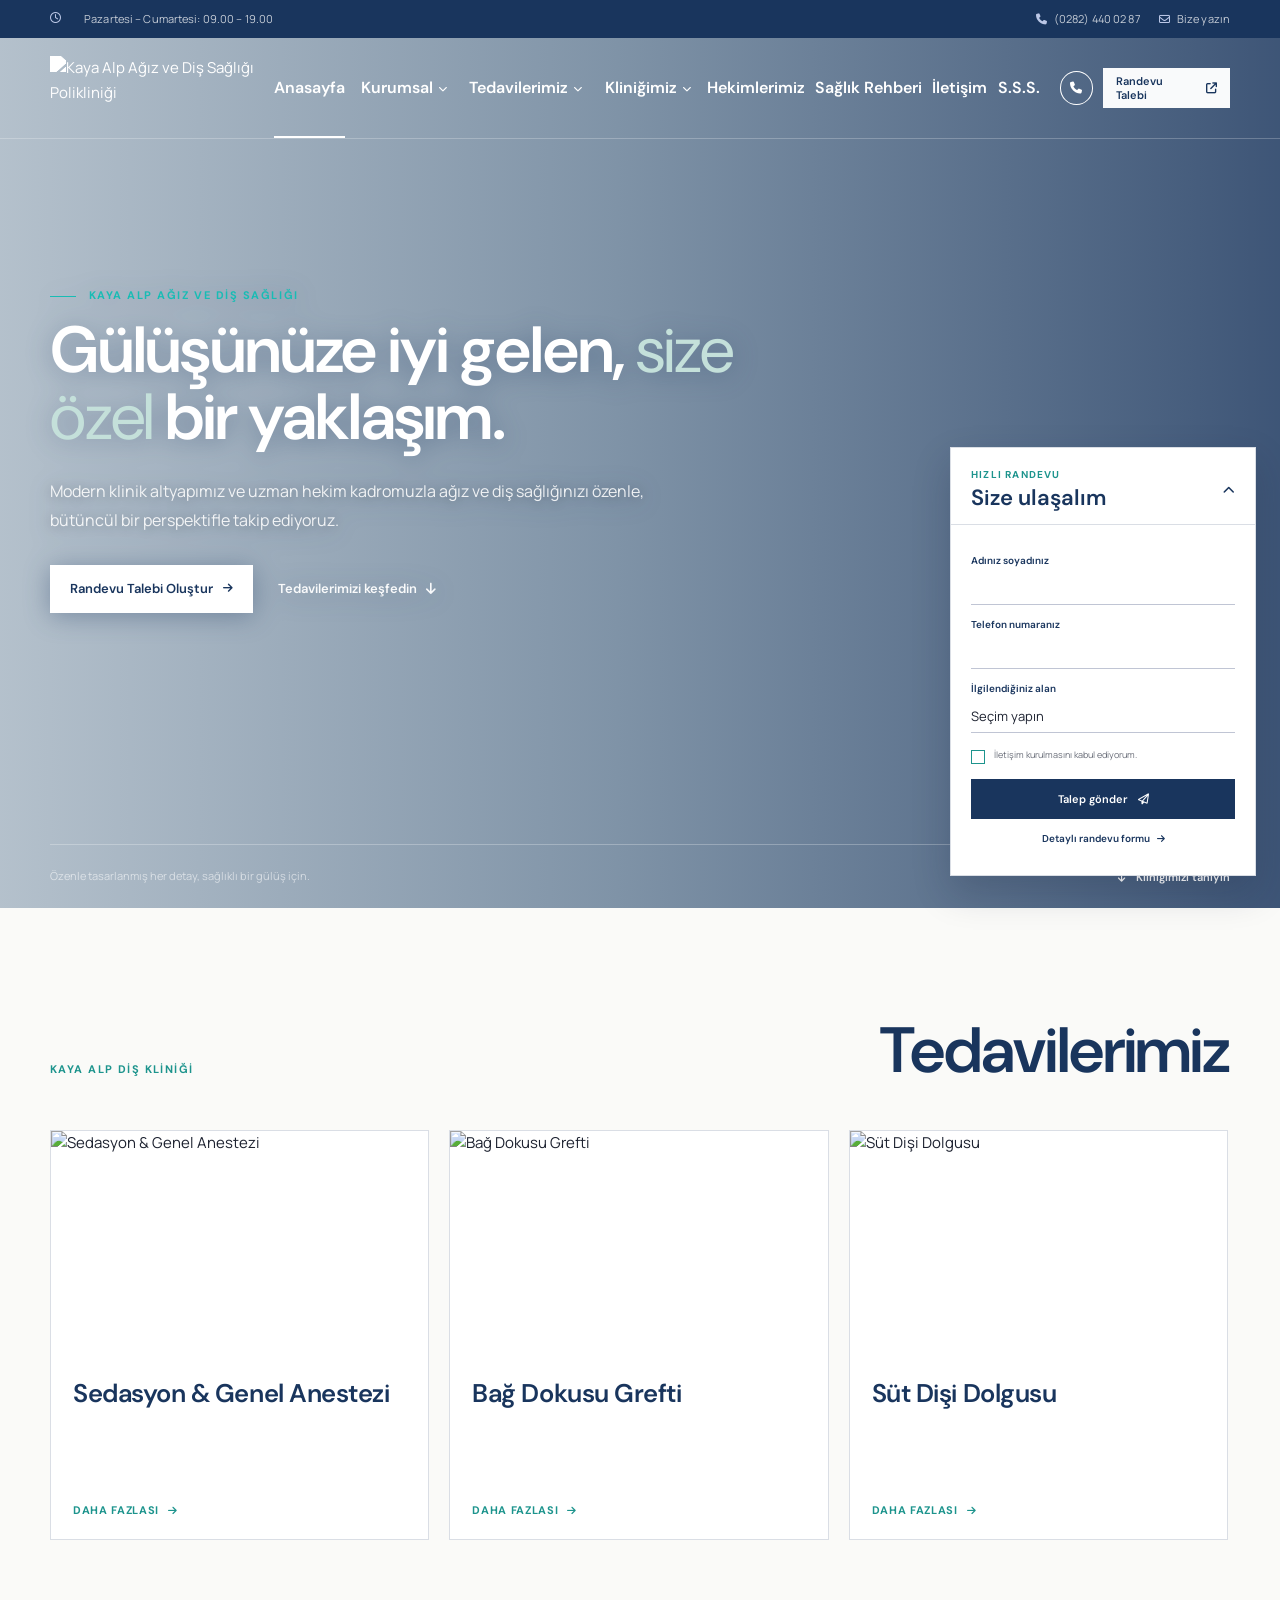
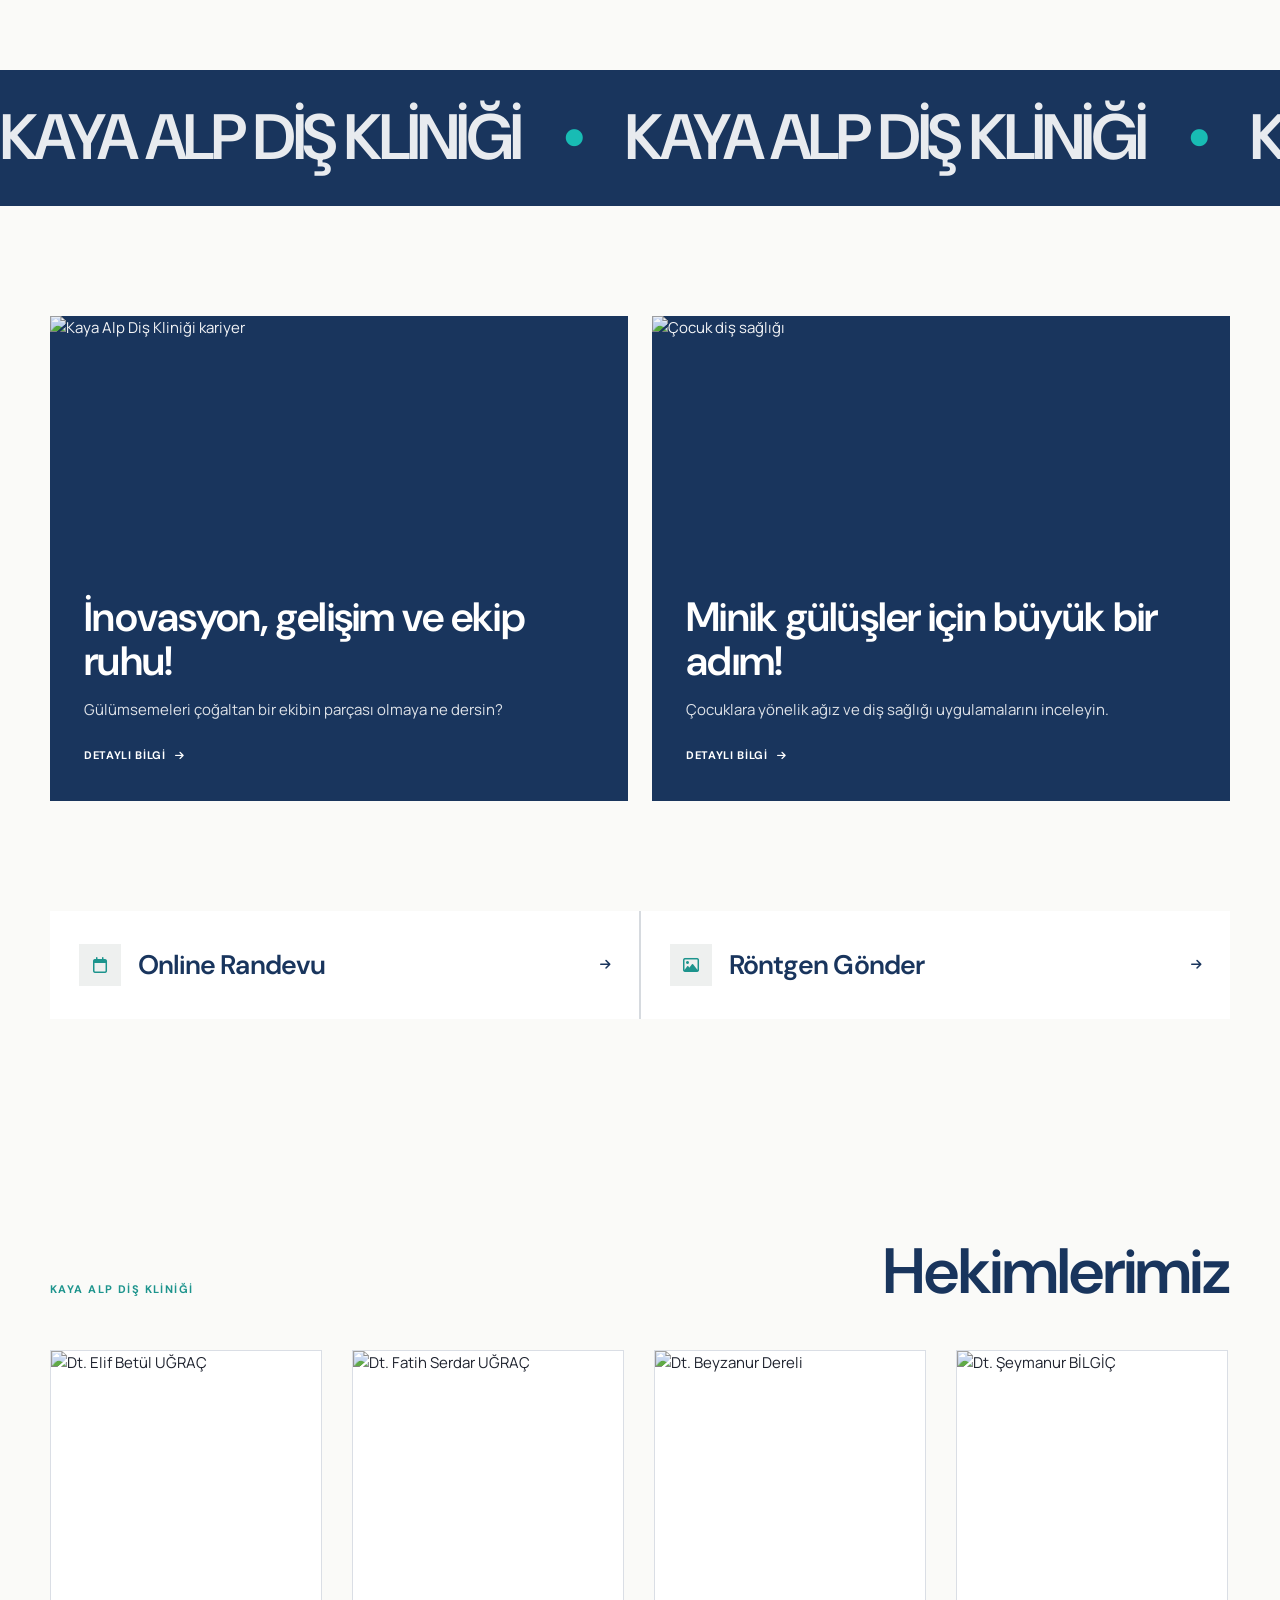
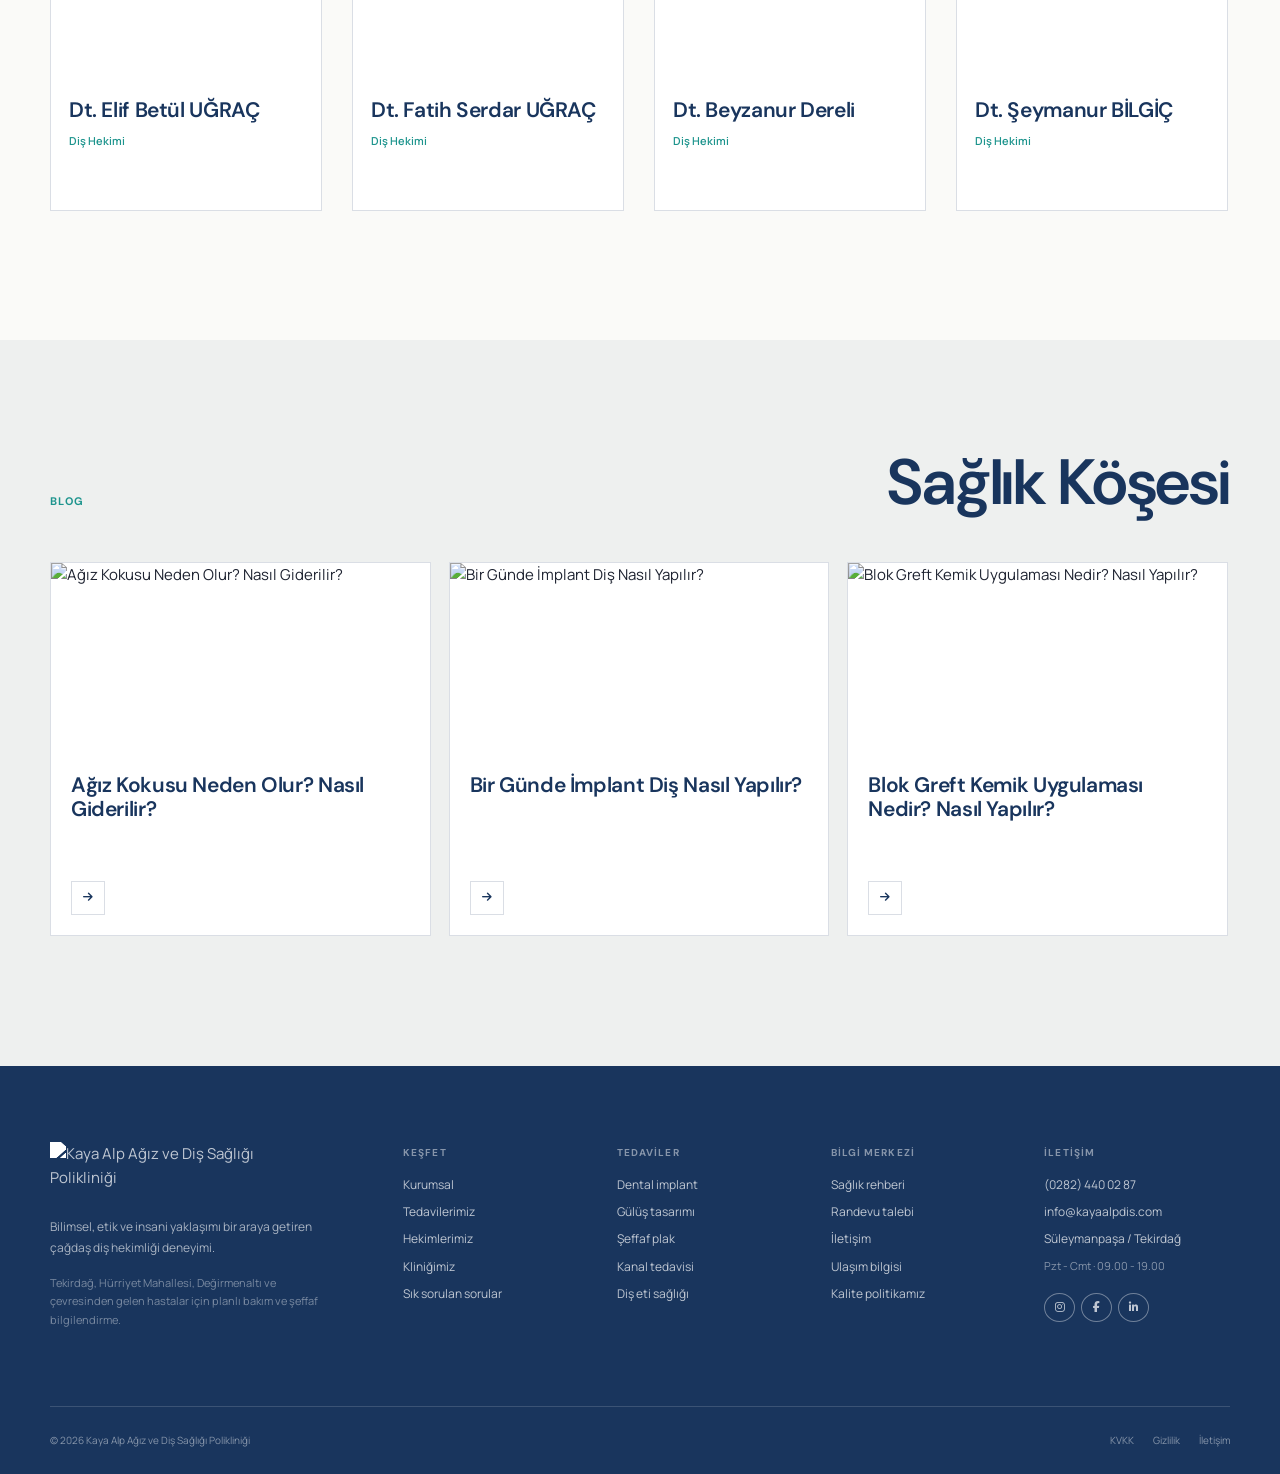
==== index.html @ 7836139f "Refresh treatment hero imagery and presentation" ====
<!doctype html>
<html lang="tr">
<head>
    <meta charset="utf-8">
    <meta name="viewport" content="width=device-width, initial-scale=1">
    <meta name="description" content="Özel Kaya Alp Ağız ve Diş Sağlığı Polikliniği — çağdaş teknoloji, etik yaklaşım ve kişiye özel diş hekimliği.">
    <meta name="theme-color" content="#2e3f71">
    <title>Kaya Alp Ağız ve Diş Sağlığı Polikliniği</title>
    <link rel="icon" href="https://media.nevasiteyonetimi.com/kayaalpdis/logo.png" type="image/png">
    <link rel="preconnect" href="https://fonts.googleapis.com">
    <link rel="preconnect" href="https://fonts.gstatic.com" crossorigin>
    <link href="https://fonts.googleapis.com/css2?family=DM+Sans:opsz,wght@9..40,400;9..40,500;9..40,600;9..40,700&family=Manrope:wght@400;500;600;700&display=swap" rel="stylesheet">
    <link rel="stylesheet" href="https://cdnjs.cloudflare.com/ajax/libs/font-awesome/6.5.2/css/all.min.css" referrerpolicy="no-referrer">
    <link rel="stylesheet" href="ssstylee.css?v=20260824-source-home-v14">
    <link rel="stylesheet" href="ssstylee.css?v=20260824-source-home-v14">
</head>
<body class="home-preview source-home">
    <a class="skip-link" href="#content">Ana içeriğe geç</a>

    <div class="utility-bar">
        <div class="shell utility-inner">
            <p><i class="fa-regular fa-clock"></i> Pazartesi – Cumartesi: 09.00 – 19.00</p>
            <div>
                <a href="tel:+902824400287"><i class="fa-solid fa-phone"></i> (0282) 440 02 87</a>
                <a href="#contact"><i class="fa-regular fa-envelope"></i> Bize yazın</a>
            </div>
        </div>
    </div>

    <header class="site-header" id="siteHeader">
        <div class="shell header-inner">
            <a class="brand" href="#home" aria-label="Kaya Alp Ana Sayfa">
                <img src="https://media.nevasiteyonetimi.com/kayaalpdis/logo.png" alt="Özel Kaya Alp Ağız ve Diş Sağlığı Polikliniği">
            </a>

            <nav class="desktop-nav" aria-label="Ana navigasyon">
                    <a class="active" href="index.html">Anasayfa</a>
                <div class="nav-dropdown">
                    <button type="button" aria-expanded="false">Kurumsal <i class="fa-solid fa-chevron-down"></i></button>
                    <div class="dropdown-panel">
                        <a href="kurumsal.html">Hakkımızda <span>↗</span></a>
                        <a href="kurumsal.html#kalite">Kalite yaklaşımımız <span>↗</span></a>
                        <a href="hekimlerimiz.html">Hekimlerimiz <span>↗</span></a>
                    </div>
                </div>
                <div class="nav-dropdown">
                    <button type="button" aria-expanded="false">Tedavilerimiz <i class="fa-solid fa-chevron-down"></i></button>
                    <div class="dropdown-panel dropdown-panel--wide">
                        <a href="tedavilerimiz.html#implant">İmplant tedavileri <span>↗</span></a>
                        <a href="tedavilerimiz.html#estetik">Estetik diş hekimliği <span>↗</span></a>
                        <a href="tedavilerimiz.html#restoratif">Restoratif diş hekimliği <span>↗</span></a>
                        <a href="tedavilerimiz.html#ortodonti">Ortodonti <span>↗</span></a>
                        <a href="tedavilerimiz.html#pedodonti">Pedodonti <span>↗</span></a>
                    </div>
                </div>
                <a href="hekimlerimiz.html">Hekimlerimiz</a>
                <a href="saglik-rehberi.html">Sağlık Rehberi</a>
                <a href="iletisim.html">İletişim</a>
            </nav>

            <div class="header-actions">
                <a class="header-phone" href="tel:+902824400287" aria-label="Bizi arayın"><i class="fa-solid fa-phone"></i></a>
                <a class="button button--header" href="randevu-talebi.html">Randevu Talebi <i class="fa-solid fa-arrow-up-right-from-square"></i></a>
                <button class="menu-button" id="menuButton" aria-label="Menüyü aç" aria-controls="mobileMenu" aria-expanded="false"><span></span><span></span></button>
            </div>
        </div>
    </header>

    <div class="mobile-menu" id="mobileMenu" aria-hidden="true">
        <div class="mobile-menu__top">
            <img src="https://media.nevasiteyonetimi.com/kayaalpdis/logo.png" alt="Kaya Alp">
            <button type="button" id="menuClose" aria-label="Menüyü kapat"><i class="fa-solid fa-xmark"></i></button>
        </div>
        <nav aria-label="Mobil navigasyon">
            <a href="index.html">Anasayfa</a>
            <a href="kurumsal.html">Kurumsal</a>
            <a href="tedavilerimiz.html">Tedavilerimiz</a>
            <a href="hekimlerimiz.html">Hekimlerimiz</a>
            <a href="saglik-rehberi.html">Sağlık Rehberi</a>
            <a href="iletisim.html">İletişim</a>
        </nav>
        <div class="mobile-menu__bottom"><a href="tel:+902824400287">(0282) 440 02 87</a><a class="button" href="randevu-talebi.html">Randevu Talebi</a></div>
    </div>

    <main id="content">
        <section class="hero" id="home">
            <div class="hero-grid" aria-hidden="true"></div>
            <div class="shell hero-inner">
                <div class="hero-copy" data-reveal>
                    <p class="eyebrow eyebrow--light"><span></span> KAYA ALP AĞIZ VE DİŞ SAĞLIĞI</p>
                    <h1>Gülüşünüze iyi gelen, <span class="accent">size özel</span> bir yaklaşım.</h1>
                    <p class="hero-lead">Modern klinik altyapımız ve uzman hekim kadromuzla ağız ve diş sağlığınızı özenle, bütüncül bir perspektifle takip ediyoruz.</p>
                    <div class="hero-buttons">
                        <a class="button button--white" href="#appointment">Randevu Talebi Oluştur <i class="fa-solid fa-arrow-right"></i></a>
                        <a class="text-action" href="#treatments">Tedavilerimizi keşfedin <i class="fa-solid fa-arrow-down"></i></a>
                    </div>
                </div>
                <div class="hero-art" aria-label="Kaya Alp klinik deneyimi" data-reveal>
                    <div class="hero-art__ring"></div>
                    <div class="hero-art__card hero-art__card--top"><i class="fa-solid fa-shield-heart"></i><span>Güvenli klinik<br>deneyimi</span></div>
                    <img class="hero-tooth" src="assets/images/hero-molar.png" alt="Sağlıklı diş görselleştirmesi">
                    <div class="hero-art__card hero-art__card--bottom"><strong>10+</strong><span>yıllık güven<br>ve deneyim</span></div>
                </div>
            </div>
            <div class="hero-footer shell"><span>Özenle tasarlanmış her detay, sağlıklı bir gülüş için.</span><a href="#about"><i class="fa-solid fa-arrow-down"></i> Kliniğimizi tanıyın</a></div>
        </section>

        <section class="trust-strip" aria-label="Klinik özellikleri">
            <div class="shell trust-grid">
                <p><i class="fa-solid fa-sparkles"></i><span><b>Dijital teknoloji</b> Hassas tanı, şeffaf planlama</span></p>
                <p><i class="fa-solid fa-user-doctor"></i><span><b>Uzman kadro</b> Multidisipliner yaklaşım</span></p>
                <p><i class="fa-solid fa-heart-pulse"></i><span><b>Hasta odaklılık</b> Konforlu tedavi deneyimi</span></p>
            </div>
        </section>

        <section class="section intro-section" id="about">
            <div class="shell split-intro">
                <div data-reveal><p class="eyebrow">KURUMSAL YAKLAŞIM</p><h2>Bilimsel doğrulukla, insani bir bağ kuruyoruz.</h2></div>
                <div class="intro-body" data-reveal><p>Her ziyaretin kendine özgü olduğunu biliyoruz. Kaya Alp’te planlama; ihtiyaçlarınızı dinleyerek, klinik verileri dikkatle değerlendirerek ve tüm süreci anlaşılır kılarak başlar.</p><a class="underlined-link" href="#why-us">Kaya Alp farkını keşfedin <i class="fa-solid fa-arrow-right"></i></a></div>
            </div>
        </section>

        <section class="section treatments" id="treatments">
            <div class="shell">
                <div class="section-heading"><div><p class="eyebrow">TEDAVİ ALANLARIMIZ</p><h2>İyi hissettiren<br><span class="accent">diş hekimliği.</span></h2></div><p>Güncel tedavi yöntemlerini, sizi merkeze alan bir iletişimle bir araya getiriyoruz.</p></div>
                <div class="treatment-grid" aria-label="Tedavi alanları">
                    <details class="treatment-row" data-reveal>
                        <summary><span class="treatment-row__number">01</span><i class="treatment-row__icon fa-solid fa-tooth" aria-hidden="true"></i><h3>İmplant Tedavileri</h3><span class="treatment-row__toggle" aria-hidden="true"><i class="fa-solid fa-plus"></i></span></summary>
                        <div class="treatment-row__panel"><div class="treatment-row__content"><p>Eksik dişlerin fonksiyon ve estetiğini uzun ömürlü çözümlerle yeniden kazandırıyoruz.</p><a href="tedavi.html?tedavi=dental-implant">Tedavi bilgileri <i class="fa-solid fa-arrow-up-right-from-square"></i></a></div></div>
                    </details>
                    <details class="treatment-row" data-reveal>
                        <summary><span class="treatment-row__number">02</span><i class="treatment-row__icon fa-regular fa-face-smile" aria-hidden="true"></i><h3>Estetik Gülüş Tasarımı</h3><span class="treatment-row__toggle" aria-hidden="true"><i class="fa-solid fa-plus"></i></span></summary>
                        <div class="treatment-row__panel"><div class="treatment-row__content"><p>Yüzünüze, karakterinize ve beklentilerinize uyumlu doğal gülüşler planlıyoruz.</p><a href="tedavi.html?tedavi=gulus-tasarimi">Tedavi bilgileri <i class="fa-solid fa-arrow-up-right-from-square"></i></a></div></div>
                    </details>
                    <details class="treatment-row" data-reveal>
                        <summary><span class="treatment-row__number">03</span><i class="treatment-row__icon fa-solid fa-align-center" aria-hidden="true"></i><h3>Ortodonti</h3><span class="treatment-row__toggle" aria-hidden="true"><i class="fa-solid fa-plus"></i></span></summary>
                        <div class="treatment-row__panel"><div class="treatment-row__content"><p>Şeffaf plak ve modern ortodontik yaklaşımlarla dengeli diş dizilimi hedefliyoruz.</p><a href="tedavi.html?tedavi=seffaf-plak">Tedavi bilgileri <i class="fa-solid fa-arrow-up-right-from-square"></i></a></div></div>
                    </details>
                    <details class="treatment-row" data-reveal>
                        <summary><span class="treatment-row__number">04</span><i class="treatment-row__icon fa-solid fa-microscope" aria-hidden="true"></i><h3>Endodonti</h3><span class="treatment-row__toggle" aria-hidden="true"><i class="fa-solid fa-plus"></i></span></summary>
                        <div class="treatment-row__panel"><div class="treatment-row__content"><p>Dişinizi korumaya odaklanan, büyütme destekli hassas kanal tedavileri sunuyoruz.</p><a href="tedavi.html?tedavi=kanal-tedavisi">Tedavi bilgileri <i class="fa-solid fa-arrow-up-right-from-square"></i></a></div></div>
                    </details>
                </div>
                <p class="treatment-note" data-reveal>“Sağlıklı bir gülüş, iyi bir yaşamın en doğal parçasıdır.” <span>Kaya Alp klinik felsefesi</span></p>
            </div>
        </section>

        <section class="section why-us" id="why-us">
            <div class="shell why-layout">
                <div class="why-visual" data-reveal><img class="why-visual__image" src="https://images.unsplash.com/photo-1606811971618-4486d14f3f99?auto=format&amp;fit=crop&amp;w=1400&amp;q=85" alt="Modern diş kliniğinde uygulama alanı" loading="lazy"><div class="why-visual__line"></div><div class="why-visual__circle"><span>ÖZEN</span><span>GÜVEN</span><span>BİLİM</span><span>KONFOR</span></div><p>Her aşamada<br><b>şeffaf iletişim.</b></p></div>
                <div class="why-content" data-reveal><p class="eyebrow">NEDEN KAYA ALP?</p><h2>Size anlatan, sizi dinleyen ve yanınızda kalan bir ekip.</h2><div class="feature-list"><article><span>01</span><div><h3>Kişiye özel planlama</h3><p>Tedavi kararlarını ihtiyaçlarınıza, klinik durumunuza ve beklentilerinize göre birlikte oluştururuz.</p></div></article><article><span>02</span><div><h3>Güncel klinik altyapı</h3><p>Dijital ölçüden tanı teknolojilerine kadar süreçleri daha öngörülebilir hale getiririz.</p></div></article><article><span>03</span><div><h3>Sakin ve özenli deneyim</h3><p>Her adımı anlaşılır biçimde paylaşır; kendinizi güvende hissetmenizi önemseriz.</p></div></article></div></div>
            </div>
        </section>

        <section class="section doctors" id="doctors">
            <div class="shell"><div class="section-heading section-heading--compact"><div><p class="eyebrow">HEKİMLERİMİZ</p><h2>Uzmanlık, güven ve<br><span class="accent">ortak bir vizyon.</span></h2></div><a class="button button--outline" href="hekimlerimiz.html">Ekibimizle tanışın <i class="fa-solid fa-arrow-right"></i></a></div>
                <div class="doctor-grid"><article class="doctor-card" data-reveal><div class="doctor-photo doctor-photo--one"><img src="https://images.unsplash.com/photo-1594824476967-48c8b964273f?auto=format&amp;fit=crop&amp;w=900&amp;q=85" alt="Temsili kadın diş hekimi portresi" loading="lazy"></div><div><p>ESTETİK DİŞ HEKİMLİĞİ</p><h3>Dr. Ecem Kaya</h3><a href="doktor.html?hekim=ecem-kaya">Profil <i class="fa-solid fa-arrow-up-right-from-square"></i></a></div></article><article class="doctor-card" data-reveal><div class="doctor-photo doctor-photo--two"><img src="https://images.unsplash.com/photo-1612349317150-e413f6a5b16d?auto=format&amp;fit=crop&amp;w=900&amp;q=85" alt="Temsili erkek diş hekimi portresi" loading="lazy"></div><div><p>İMPLANTOLOJİ &amp; CERRAHİ</p><h3>Dr. Mert Alp</h3><a href="doktor.html?hekim=mert-alp">Profil <i class="fa-solid fa-arrow-up-right-from-square"></i></a></div></article><article class="doctor-card" data-reveal><div class="doctor-photo doctor-photo--three"><img src="https://images.pexels.com/photos/5214958/pexels-photo-5214958.jpeg?auto=compress&amp;cs=tinysrgb&amp;w=900" alt="Temsili kadın diş hekimi portresi" loading="lazy"></div><div><p>ORTODONTİ &amp; PEDODONTİ</p><h3>Dr. Selin Arda</h3><a href="doktor.html?hekim=selin-arda">Profil <i class="fa-solid fa-arrow-up-right-from-square"></i></a></div></article></div>
            </div>
        </section>

        <section class="section journal" id="journal">
            <div class="shell"><div class="section-heading section-heading--compact"><div><p class="eyebrow">SAĞLIK REHBERİ</p><h2>Gülüşünüze dair<br><span class="accent">bilmeniz gerekenler.</span></h2></div><a class="underlined-link" href="saglik-rehberi.html">Tüm yazıları görüntüle <i class="fa-solid fa-arrow-right"></i></a></div><div class="journal-grid"><article data-reveal><p>01 / AĞIZ SAĞLIĞI</p><h3>Rutin diş hekimi kontrolleri neden önemlidir?</h3><a href="saglik-rehberi.html" aria-label="Yazıyı oku"><i class="fa-solid fa-arrow-right"></i></a></article><article data-reveal><p>02 / ESTETİK</p><h3>Doğal bir gülüş tasarımı nasıl planlanır?</h3><a href="saglik-rehberi.html" aria-label="Yazıyı oku"><i class="fa-solid fa-arrow-right"></i></a></article><article data-reveal><p>03 / TEDAVİLER</p><h3>Dijital ölçü ile tedavi deneyimi nasıl değişir?</h3><a href="saglik-rehberi.html" aria-label="Yazıyı oku"><i class="fa-solid fa-arrow-right"></i></a></article></div></div>
        </section>

        <section class="appointment" id="appointment">
            <div class="shell appointment-layout">
                <div class="appointment-copy" data-reveal><p class="eyebrow eyebrow--light">RANDEVU TALEBİ</p><h2>Size en uygun zaman için <span class="accent">bize yazın.</span></h2><p>Formu tamamladığınızda e-posta uygulamanız açılır ve randevu talebiniz doğrudan kliniğimize iletilir. Ekibimiz en kısa sürede sizinle iletişime geçer.</p><div class="appointment-contact"><a href="tel:+902824400287"><i class="fa-solid fa-phone"></i> (0282) 440 02 87</a><span><i class="fa-regular fa-clock"></i> Pazartesi – Cumartesi / 09.00 – 19.00</span></div></div>
                <form class="appointment-form" id="appointmentForm" action="mailto:randevu@kayaalpdis.com" method="post" enctype="text/plain" data-mail-recipient="randevu@kayaalpdis.com" data-reveal>
                    <div class="form-heading"><span>01</span><p>Randevu talebiniz</p></div>
                    <div class="form-grid"><label>Adınız soyadınız<input name="ad_soyad" autocomplete="name" required></label><label>Telefon numaranız<input name="telefon" type="tel" autocomplete="tel" required></label><label>E-posta adresiniz<input name="email" type="email" autocomplete="email" required></label><label>İlgilendiğiniz alan<select name="tedavi" required><option value="" selected disabled>Seçim yapın</option><option>İmplant tedavileri</option><option>Estetik gülüş tasarımı</option><option>Ortodonti</option><option>Genel muayene</option><option>Diğer</option></select></label><label class="form-full">Notunuz<textarea name="mesaj" rows="3" placeholder="Sizin için uygun gün ve saat aralığını yazabilirsiniz."></textarea></label></div>
                    <label class="consent"><input type="checkbox" name="kvkk" value="KVKK aydınlatma metnini okudum ve iletişim kurulmasını kabul ediyorum." required><span></span> Kişisel verilerimin randevu talebimin değerlendirilmesi amacıyla işlenmesini kabul ediyorum.</label>
                    <button class="button button--white" type="submit">E-posta ile talep gönder <i class="fa-regular fa-paper-plane"></i></button><p class="form-feedback" role="status"></p>
                </form>
            </div>
        </section>

        <section class="section contact" id="contact"><div class="shell contact-grid"><div><p class="eyebrow">İLETİŞİM</p><h2>Sizi kliniğimizde<br><span class="accent">ağırlamaktan mutluluk duyarız.</span></h2></div><div class="contact-card"><i class="fa-solid fa-location-dot"></i><h3>Kaya Alp Polikliniği</h3><p>Süleymanpaşa, Tekirdağ</p><a href="iletisim.html">İletişim bilgileri <i class="fa-solid fa-arrow-up-right-from-square"></i></a></div><div class="contact-card"><i class="fa-solid fa-phone"></i><h3>Randevu ve bilgi</h3><a href="tel:+902824400287">(0282) 440 02 87</a><a href="randevu-talebi.html">Randevu talebi oluştur <i class="fa-solid fa-arrow-right"></i></a></div></div></section>
        <div class="source-home-content" aria-label="Kaya Alp Diş Kliniği ana sayfa içerikleri">
            <section class="source-treatment-showcase" id="treatments">
                <div class="shell">
                    <div class="source-section-heading"><p>KAYA ALP DİŞ KLİNİĞİ</p><h2>Tedavilerimiz</h2></div>
                    <div class="source-treatment-grid" data-auto-carousel tabindex="0" aria-label="Tedavilerimiz kartları">
                        <article><img src="https://www.trakyadent.com.tr/wp-content/uploads/2025/09/sedasyon-ic-sayfa-890x664.jpg" alt="Sedasyon &amp; Genel Anestezi" loading="lazy"><div><h3>Sedasyon &amp; Genel Anestezi</h3><a href="tedavilerimiz.html">Daha Fazlası <i class="fa-solid fa-arrow-right"></i></a></div></article>
                        <article><img src="https://www.trakyadent.com.tr/wp-content/uploads/2026/07/bag-doku-grefti-890x664.jpg" alt="Bağ Dokusu Grefti" loading="lazy"><div><h3>Bağ Dokusu Grefti</h3><a href="tedavilerimiz.html">Daha Fazlası <i class="fa-solid fa-arrow-right"></i></a></div></article>
                        <article><img src="https://www.trakyadent.com.tr/wp-content/uploads/2026/07/sut-disi-dolgusu-890x664.jpg" alt="Süt Dişi Dolgusu" loading="lazy"><div><h3>Süt Dişi Dolgusu</h3><a href="tedavilerimiz.html">Daha Fazlası <i class="fa-solid fa-arrow-right"></i></a></div></article>
                        <article><img src="https://www.trakyadent.com.tr/wp-content/uploads/2026/07/cocuk-dis-hekimliginde-sedasyon-890x664.jpg" alt="Çocuk Diş Hekimliğinde Sedasyon" loading="lazy"><div><h3>Çocuk Diş Hekimliğinde Sedasyon</h3><a href="tedavilerimiz.html">Daha Fazlası <i class="fa-solid fa-arrow-right"></i></a></div></article>
                        <article><img src="https://www.trakyadent.com.tr/wp-content/uploads/2026/07/dijital-olcu-890x664.jpg" alt="Dijital Ölçü" loading="lazy"><div><h3>Dijital Ölçü</h3><a href="tedavilerimiz.html">Daha Fazlası <i class="fa-solid fa-arrow-right"></i></a></div></article>
                        <article><img src="https://www.trakyadent.com.tr/wp-content/uploads/2026/07/intrakuronal-beyazlatma-890x664.jpg" alt="İntrakronal Beyazlatma" loading="lazy"><div><h3>İntrakronal Beyazlatma</h3><a href="tedavilerimiz.html">Daha Fazlası <i class="fa-solid fa-arrow-right"></i></a></div></article>
                    </div>
                </div>
            </section>

            <section class="source-brand-marquee" aria-label="Kaya Alp Diş Kliniği"><div><span>KAYA ALP DİŞ KLİNİĞİ</span><span>KAYA ALP DİŞ KLİNİĞİ</span><span>KAYA ALP DİŞ KLİNİĞİ</span></div></section>

            <section class="source-spotlight-section" aria-label="Kariyer ve çocuk diş sağlığı">
                <div class="shell source-spotlight-grid">
                    <article class="source-spotlight-card">
                        <img src="https://media.nevasiteyonetimi.com/kayaalpdis/kariyer.png" alt="Kaya Alp Diş Kliniği kariyer">
                        <div><h2>İnovasyon, gelişim ve ekip ruhu!</h2><p>Gülümsemeleri çoğaltan bir ekibin parçası olmaya ne dersin?</p><a href="kurumsal-bilgi.html?konu=kariyer">Detaylı Bilgi <i class="fa-solid fa-arrow-right"></i></a></div>
                    </article>
                    <article class="source-spotlight-card">
                        <img src="https://media.nevasiteyonetimi.com/kayaalpdis/kids.png" alt="Çocuk diş sağlığı">
                        <div><h2>Minik gülüşler için büyük bir adım!</h2><p>Çocuklara yönelik ağız ve diş sağlığı uygulamalarını inceleyin.</p><a href="tedavi.html?tedavi=cocuk-muayenesi">Detaylı Bilgi <i class="fa-solid fa-arrow-right"></i></a></div>
                    </article>
                </div>
            </section>

            <section class="source-action-strip" aria-label="Hızlı işlemler">
                <div class="shell source-action-grid">
                    <a class="source-action-button" href="randevu-talebi.html"><i class="fa-regular fa-calendar"></i><span>Online Randevu</span><i class="fa-solid fa-arrow-right"></i></a>
                    <a class="source-action-button" href="rontgen-gonder.html"><i class="fa-regular fa-image"></i><span>Röntgen Gönder</span><i class="fa-solid fa-arrow-right"></i></a>
                </div>
            </section>

            <section class="source-team-section" id="doctors"><div class="shell"><div class="source-section-heading"><p>KAYA ALP DİŞ KLİNİĞİ</p><h2>Hekimlerimiz</h2></div><div class="source-team-grid" data-auto-carousel tabindex="0" aria-label="Hekimlerimiz">
                <article><img src="https://www.trakyadent.com.tr/wp-content/uploads/2025/08/dt-elif-betul-ugrac-1-570x696.jpg" alt="Dt. Elif Betül UĞRAÇ" loading="lazy"><div><h3>Dt. Elif Betül UĞRAÇ</h3><p>Diş Hekimi</p></div></article>
                <article><img src="https://www.trakyadent.com.tr/wp-content/uploads/2025/08/dt-fatih-serdar-1-570x696.jpg" alt="Dt. Fatih Serdar UĞRAÇ" loading="lazy"><div><h3>Dt. Fatih Serdar UĞRAÇ</h3><p>Diş Hekimi</p></div></article>
                <article><img src="https://www.trakyadent.com.tr/wp-content/uploads/2026/05/beyzanur-dereli-570x696.jpg" alt="Dt. Beyzanur Dereli" loading="lazy"><div><h3>Dt. Beyzanur Dereli</h3><p>Diş Hekimi</p></div></article>
                <article><img src="https://www.trakyadent.com.tr/wp-content/uploads/2025/08/dt-seymanur-bilgic-1-570x696.jpg" alt="Dt. Şeymanur BİLGİÇ" loading="lazy"><div><h3>Dt. Şeymanur BİLGİÇ</h3><p>Diş Hekimi</p></div></article>
                <article><img src="https://www.trakyadent.com.tr/wp-content/uploads/2025/08/subaykan-pandar-1-570x696.jpg" alt="Dt. Subaykan PANDAR" loading="lazy"><div><h3>Dt. Subaykan PANDAR</h3><p>Diş Hekimi<br>Kurucu Yönetim Kurulu Üyesi</p></div></article>
                <article><img src="https://www.trakyadent.com.tr/wp-content/uploads/2021/11/emre-pandar-2-570x696.jpg" alt="Dt. Emre PANDAR" loading="lazy"><div><h3>Dt. Emre PANDAR</h3><p>Çerkezköy Klinik Başhekimi<br>Diş Hekimi<br>YK. Başkanı</p></div></article>
                <article><img src="https://www.trakyadent.com.tr/wp-content/uploads/2025/10/dt-demet-pandar-0001-570x696.jpg" alt="Dt. Demet PANDAR" loading="lazy"><div><h3>Dt. Demet PANDAR</h3><p>Diş Hekimi<br>YK. Üyesi</p></div></article>
                <article><img src="https://www.trakyadent.com.tr/wp-content/uploads/2021/11/dt-hikmet-570x696.jpg" alt="Dt. Hikmet AKGÜL" loading="lazy"><div><h3>Dt. Hikmet AKGÜL</h3><p>Lüleburgaz Klinik Başhekimi<br>Lüleburgaz Co-Owner</p></div></article>
                <article><img src="https://www.trakyadent.com.tr/wp-content/uploads/2025/11/dt-ezgi-akce-maslak-570x696.jpg" alt="Dr. Dt. Ezgi AKÇE" loading="lazy"><div><h3>Dr. Dt. Ezgi AKÇE</h3><p>Maslak Klinik Başhekimi<br>İlgilendiği Alanlar: Periodontoloji<br>Maslak Co-Owner</p></div></article>
                <article><img src="https://www.trakyadent.com.tr/wp-content/uploads/2021/11/buse-2-570x696.jpg" alt="Dt. Buse KAŞIKÇI" loading="lazy"><div><h3>Dt. Buse KAŞIKÇI</h3><p>Çorlu Klinik Başhekimi<br>Çorlu Co-Owner</p></div></article>
                <article><img src="https://www.trakyadent.com.tr/wp-content/uploads/2025/08/fuad-najafi-1-570x696.jpg" alt="Dr. Dt. Fuad NAJAFI" loading="lazy"><div><h3>Dr. Dt. Fuad NAJAFI</h3><p>İlgilendiği Alanlar: Ağız, Diş ve Çene Cerrahisi<br>Maslak Co-Owner</p></div></article>
                <article><img src="https://www.trakyadent.com.tr/wp-content/uploads/2021/12/dr-dt-burak-akce-570x696.jpg" alt="Dr. Dt. Burak AKÇE" loading="lazy"><div><h3>Dr. Dt. Burak AKÇE</h3><p>İlgilendiği Alanlar: Ortodonti<br>Maslak Co-Owner</p></div></article>
                <article><img src="https://www.trakyadent.com.tr/wp-content/uploads/2026/06/dr-dt-ercument-suer-570x696.jpg" alt="Uzm. Dr. Dt. Ercüment SÜER" loading="lazy"><div><h3>Uzm. Dr. Dt. Ercüment SÜER</h3><p>Protez Uzmanı</p></div></article>
                <article><img src="https://www.trakyadent.com.tr/wp-content/uploads/2025/08/bahar-hanim-570x696.jpg" alt="Uzm. Dr. Dt. Bahar AKSAN YENİLMEZ" loading="lazy"><div><h3>Uzm. Dr. Dt. Bahar AKSAN YENİLMEZ</h3><p>Pedodonti Uzmanı</p></div></article>
                <article><img src="https://www.trakyadent.com.tr/wp-content/uploads/2021/12/aysegul-atilla-570x696.jpg" alt="Uzm. Dr. Dt. Ayşegül ATİLLA" loading="lazy"><div><h3>Uzm. Dr. Dt. Ayşegül ATİLLA</h3><p>Protez Uzmanı</p></div></article>
                <article><img src="https://www.trakyadent.com.tr/wp-content/uploads/2025/08/ufuk-karaca-1-570x696.jpg" alt="Uzm. Dr. Dt. Ufuk KARACA" loading="lazy"><div><h3>Uzm. Dr. Dt. Ufuk KARACA</h3><p>Periodontoloji Uzmanı</p></div></article>
                <article><img src="https://www.trakyadent.com.tr/wp-content/uploads/2026/05/kemal-can-calioglu-570x696.jpeg" alt="Uzm. Dr. Dt. Kemal Can ÇALIOĞLU" loading="lazy"><div><h3>Uzm. Dr. Dt. Kemal Can ÇALIOĞLU</h3><p>Endodonti Uzmanı</p></div></article>
                <article><img src="https://www.trakyadent.com.tr/wp-content/uploads/2021/12/yasemin-canpolat-570x696.jpg" alt="Dr. Dt. Yasemin CANPOLAT" loading="lazy"><div><h3>Dr. Dt. Yasemin CANPOLAT</h3><p>İlgilendiği Alanlar: Ortodonti</p></div></article>
                <article><img src="https://www.trakyadent.com.tr/wp-content/uploads/2025/08/Omer-Faruk-Yenilmez-1-570x696.jpg" alt="Dr. Dt. Ömer Faruk YENİLMEZ" loading="lazy"><div><h3>Dr. Dt. Ömer Faruk YENİLMEZ</h3><p>İlgilendiği Alanlar: Endodonti</p></div></article>
                <article><img src="https://www.trakyadent.com.tr/wp-content/uploads/2025/08/dt-nehir-deniz-1-570x696.jpg" alt="Dt. Nehir DENİZ" loading="lazy"><div><h3>Dt. Nehir DENİZ</h3><p>Diş Hekimi</p></div></article>
                <article><img src="https://www.trakyadent.com.tr/wp-content/uploads/2025/08/hilal-dishekimi-1-570x696.jpg" alt="Dt. Hilal SAYIN VAROL" loading="lazy"><div><h3>Dt. Hilal SAYIN VAROL</h3><p>Diş Hekimi</p></div></article>
                <article><img src="https://www.trakyadent.com.tr/wp-content/uploads/2021/11/Dt_Maruf_Ozturk-570x696.jpg" alt="Dt. Maruf ÖZTÜRK" loading="lazy"><div><h3>Dt. Maruf ÖZTÜRK</h3><p>Diş Hekimi</p></div></article>
                <article><img src="https://www.trakyadent.com.tr/wp-content/uploads/2021/11/dt-buse-yeni-570x696.jpg" alt="Dt. Buse BİLGİN" loading="lazy"><div><h3>Dt. Buse BİLGİN</h3><p>Diş Hekimi</p></div></article>
                <article><img src="https://www.trakyadent.com.tr/wp-content/uploads/2021/11/Merve-Gokkus-Mumcu-570x696.jpg" alt="Dt. Merve Gökkuş MUMCU" loading="lazy"><div><h3>Dt. Merve Gökkuş MUMCU</h3><p>Diş Hekimi</p></div></article>
                <article><img src="https://www.trakyadent.com.tr/wp-content/uploads/2021/11/dt-mert-tufan-bilge-570x696.jpg" alt="Dt. Mert Tufan BİLGE" loading="lazy"><div><h3>Dt. Mert Tufan BİLGE</h3><p>Diş Hekimi</p></div></article>
                <article><img src="https://www.trakyadent.com.tr/wp-content/uploads/2021/11/Sura-Bas-570x696.jpg" alt="Dt. Şura BAŞ" loading="lazy"><div><h3>Dt. Şura BAŞ</h3><p>Diş Hekimi</p></div></article>
                <article><img src="https://www.trakyadent.com.tr/wp-content/uploads/2025/08/ozan-turkmen-1-570x696.jpg" alt="Dt. Ozan TÜRKMEN" loading="lazy"><div><h3>Dt. Ozan TÜRKMEN</h3><p>Diş Hekimi</p></div></article>
            </div></div></section>

            <section class="source-health-corner" id="journal"><div class="shell"><div class="source-section-heading"><p>Blog</p><h2>Sağlık Köşesi</h2></div><div class="source-blog-grid" data-auto-carousel tabindex="0" aria-label="Sağlık Köşesi kartları">
                <article><img src="https://www.trakyadent.com.tr/wp-content/uploads/2025/09/agiz-kokusu-nedir-840x560.jpg" alt="Ağız Kokusu Neden Olur? Nasıl Giderilir?" loading="lazy"><a href="saglik-rehberi.html"><h3>Ağız Kokusu Neden Olur? Nasıl Giderilir?</h3><i class="fa-solid fa-arrow-right"></i></a></article>
                <article><img src="https://www.trakyadent.com.tr/wp-content/uploads/2025/09/bir-gunde-implant-dis-840x560.jpg" alt="Bir Günde İmplant Diş Nasıl Yapılır?" loading="lazy"><a href="saglik-rehberi.html"><h3>Bir Günde İmplant Diş Nasıl Yapılır?</h3><i class="fa-solid fa-arrow-right"></i></a></article>
                <article><img src="https://www.trakyadent.com.tr/wp-content/uploads/2025/09/blok-greft-kemik-uygulamasi-840x560.jpg" alt="Blok Greft Kemik Uygulaması Nedir? Nasıl Yapılır?" loading="lazy"><a href="saglik-rehberi.html"><h3>Blok Greft Kemik Uygulaması Nedir? Nasıl Yapılır?</h3><i class="fa-solid fa-arrow-right"></i></a></article>
                <article><img src="https://www.trakyadent.com.tr/wp-content/uploads/2025/09/ilk-dis-muayenesi-840x560.jpg" alt="Çocukların İlk Diş Muayenesi Hakkında" loading="lazy"><a href="saglik-rehberi.html"><h3>Çocukların İlk Diş Muayenesi Hakkında</h3><i class="fa-solid fa-arrow-right"></i></a></article>
            </div></div></section>
        </div>
    </main>

    <footer class="site-footer"><div class="shell footer-main"><div><a class="footer-brand" href="#home"><img src="https://media.nevasiteyonetimi.com/kayaalpdis/logo.png" alt="Kaya Alp"></a><p>Bilimsel, etik ve insani yaklaşımı bir araya getiren çağdaş diş hekimliği deneyimi.</p></div><div><p>KEŞFET</p><a href="#about">Kurumsal</a><a href="#treatments">Tedavilerimiz</a><a href="#doctors">Hekimlerimiz</a></div><div><p>İLETİŞİM</p><a href="tel:+902824400287">(0282) 440 02 87</a><a href="#appointment">Randevu Talebi</a><a href="#contact">Süleymanpaşa / Tekirdağ</a></div><div class="footer-social"><p>BİZİ TAKİP EDİN</p><a href="#contact" aria-label="Instagram"><i class="fa-brands fa-instagram"></i></a><a href="#contact" aria-label="Facebook"><i class="fa-brands fa-facebook-f"></i></a><a href="#contact" aria-label="LinkedIn"><i class="fa-brands fa-linkedin-in"></i></a></div></div><div class="shell footer-bottom"><span>© 2026 Kaya Alp Ağız ve Diş Sağlığı Polikliniği</span><div><a href="#contact">KVKK</a><a href="#contact">Çerez Politikası</a></div></div></footer>

    <script src="sscriptt.js?v=20260824-source-home-v14" defer></script>
</body>
</html>
---- ssstylee.css ----
:root{--navy:#2e3f71;--navy-deep:#1e2b51;--navy-soft:#445889;--stone:#80817f;--ink:#1d2230;--muted:#696d78;--paper:#fafaf8;--mist:#eef0ef;--line:rgba(46,63,113,.16);--white:#fff;--radius:1.25rem;--shell:min(1180px,calc(100% - 64px));--font-display:'DM Sans',sans-serif;--font-body:'Manrope',sans-serif;--ease:cubic-bezier(.2,.7,.2,1)}
*{box-sizing:border-box}html{scroll-behavior:smooth}body{margin:0;background:var(--paper);color:var(--ink);font-family:var(--font-body);font-size:15px;line-height:1.65;overflow-x:hidden}button,input,select,textarea{font:inherit}button{cursor:pointer}a{color:inherit;text-decoration:none}img{max-width:100%;display:block}.shell{width:var(--shell);margin-inline:auto}.skip-link{position:fixed;z-index:10000;top:0;left:1rem;padding:.65rem 1rem;background:var(--white);color:var(--navy);transform:translateY(-120%);transition:transform .2s}.skip-link:focus{transform:translateY(0)}

.utility-bar{height:38px;background:var(--navy-deep);color:rgba(255,255,255,.75);font-size:11px;letter-spacing:.01em}.utility-inner{height:100%;display:flex;align-items:center;justify-content:space-between}.utility-inner p,.utility-inner div{margin:0;display:flex;align-items:center;gap:18px}.utility-inner a:hover{color:var(--white)}.utility-inner i{margin-right:5px;color:#bbc7e6}
.site-header{position:absolute;z-index:100;top:38px;left:0;width:100%;border-bottom:1px solid rgba(255,255,255,.23);color:var(--white);transition:background .35s var(--ease),box-shadow .35s var(--ease),color .35s var(--ease),top .35s var(--ease)}.site-header.is-scrolled{position:fixed;top:0;background:rgba(255,255,255,.96);color:var(--navy);box-shadow:0 8px 28px rgba(20,30,57,.1);backdrop-filter:blur(14px);border-bottom-color:var(--line)}.header-inner{height:84px;display:flex;align-items:center;gap:28px}.brand{width:155px;min-width:155px}.brand img{width:100%;height:84px;object-fit:contain;object-position:left;filter:brightness(0) invert(1)}.site-header.is-scrolled .brand img{filter:none}.desktop-nav{display:flex;align-items:center;justify-content:center;gap:23px;flex:1;height:100%;font-family:var(--font-display);font-size:13px;font-weight:600}.desktop-nav>a,.nav-dropdown>button{height:100%;display:flex;align-items:center;border:0;background:transparent;color:inherit;position:relative;white-space:nowrap}.desktop-nav>a:after,.nav-dropdown>button:after{position:absolute;content:'';height:2px;left:0;right:0;bottom:0;background:currentColor;transform:scaleX(0);transform-origin:right;transition:transform .3s var(--ease)}.desktop-nav>a:hover:after,.desktop-nav>a.active:after,.nav-dropdown:hover>button:after{transform:scaleX(1);transform-origin:left}.nav-dropdown{height:100%;position:relative}.nav-dropdown>button i{font-size:9px;margin-left:6px}.dropdown-panel{position:absolute;top:calc(100% + 1px);left:-18px;width:220px;padding:10px;background:#fff;color:var(--ink);box-shadow:0 18px 38px rgba(29,34,48,.16);opacity:0;visibility:hidden;transform:translateY(10px);transition:.25s var(--ease);border-top:2px solid var(--navy)}.dropdown-panel--wide{width:245px}.nav-dropdown:hover .dropdown-panel,.nav-dropdown:focus-within .dropdown-panel{opacity:1;visibility:visible;transform:none}.dropdown-panel a{padding:9px 10px;display:flex;justify-content:space-between;align-items:center;font-size:12px}.dropdown-panel a:hover{background:var(--mist);color:var(--navy)}.dropdown-panel span{opacity:.55}.header-actions{display:flex;align-items:center;gap:12px}.header-phone{display:grid;place-items:center;width:34px;height:34px;border:1px solid currentColor;border-radius:50%;font-size:12px;transition:.25s}.header-phone:hover{background:currentColor;color:var(--white)}.button{border:1px solid transparent;min-height:48px;padding:0 19px;display:inline-flex;align-items:center;justify-content:center;gap:10px;background:var(--navy);color:var(--white);font:600 13px var(--font-display);transition:transform .25s var(--ease),background .25s,box-shadow .25s}.button:hover{transform:translateY(-3px);background:var(--navy-deep);box-shadow:0 11px 22px rgba(30,43,81,.2)}.button i{font-size:11px}.button--header{min-height:39px;padding:0 13px;font-size:11px;background:rgba(255,255,255,.97);color:var(--navy)}.site-header.is-scrolled .button--header{background:var(--navy);color:var(--white)}.button--white{background:var(--white);color:var(--navy)}.button--white:hover{background:var(--mist);color:var(--navy-deep)}.button--outline{background:transparent;color:var(--navy);border-color:var(--navy)}.button--outline:hover{color:var(--white);background:var(--navy)}.menu-button{display:none;width:42px;height:42px;border:1px solid currentColor;background:transparent;color:inherit;position:relative}.menu-button span{position:absolute;left:12px;width:17px;height:1px;background:currentColor;transition:.25s}.menu-button span:first-child{top:16px}.menu-button span:last-child{top:24px}
.mobile-menu{display:none}

.hero{min-height:760px;position:relative;overflow:hidden;background:linear-gradient(125deg,#1e2b51 0%,#2e3f71 49%,#53618d 100%);color:var(--white);isolation:isolate}.hero:before{content:'';position:absolute;inset:0;background:radial-gradient(circle at 72% 34%,rgba(255,255,255,.17),transparent 30%),linear-gradient(90deg,rgba(8,15,38,.18),transparent 55%);z-index:-1}.hero-grid{position:absolute;inset:0;z-index:-1;opacity:.2;background-image:linear-gradient(rgba(255,255,255,.24) 1px,transparent 1px),linear-gradient(90deg,rgba(255,255,255,.24) 1px,transparent 1px);background-size:96px 96px;mask-image:linear-gradient(90deg,transparent 0%,black 49%,transparent 100%)}.hero-inner{min-height:696px;padding-top:160px;display:grid;grid-template-columns:1.04fr .96fr;align-items:center;gap:35px}.hero-copy{max-width:650px}.eyebrow{margin:0 0 15px;color:var(--navy);font:700 11px var(--font-display);letter-spacing:.14em}.eyebrow span{width:26px;height:1px;background:currentColor;display:inline-block;vertical-align:middle;margin-right:8px}.eyebrow--light{color:#dde5ff}.hero h1,.section h2,.appointment h2{font:600 clamp(43px,5.1vw,76px)/1.02 var(--font-display);letter-spacing:-.055em;margin:0}.hero h1 em,.section h2 em,.appointment h2 em{font-weight:400;color:#c5d0f3;font-style:italic}.hero-lead{max-width:565px;margin:27px 0 30px;color:rgba(255,255,255,.76);font-size:16px;line-height:1.8}.hero-buttons{display:flex;align-items:center;gap:25px}.text-action{font:600 13px var(--font-display);display:flex;align-items:center;gap:9px;color:rgba(255,255,255,.94)}.text-action:after{content:'';width:0;height:1px;background:currentColor;transition:width .25s}.text-action:hover:after{width:25px}.hero-art{height:490px;position:relative;display:grid;place-items:center}.hero-art__ring{width:380px;aspect-ratio:1;border:1px solid rgba(255,255,255,.28);border-radius:50%;position:absolute;box-shadow:0 0 0 28px rgba(255,255,255,.06),0 0 0 64px rgba(255,255,255,.035)}.hero-art__ring:before,.hero-art__ring:after{content:'';position:absolute;border-radius:50%;background:var(--white)}.hero-art__ring:before{width:7px;height:7px;top:15%;right:7%}.hero-art__ring:after{width:5px;height:5px;left:1%;bottom:19%}.hero-tooth{width:min(350px,74%);position:relative;z-index:2;filter:drop-shadow(24px 38px 32px rgba(13,20,48,.3));transform:rotate(7deg);animation:toothBreathe 5s ease-in-out infinite}.hero-art__card{position:absolute;z-index:4;padding:12px 15px;background:rgba(255,255,255,.96);color:var(--navy);box-shadow:0 13px 30px rgba(17,28,65,.18);display:flex;align-items:center;gap:10px;font:600 11px/1.35 var(--font-display)}.hero-art__card i{color:#7788bc;font-size:17px}.hero-art__card--top{right:0;top:20%}.hero-art__card--bottom{left:0;bottom:14%;gap:9px}.hero-art__card--bottom strong{font:600 30px/1 var(--font-display);letter-spacing:-.07em}.hero-art__card--bottom span{font-size:10px;color:var(--muted)}.hero-footer{height:64px;display:flex;align-items:center;justify-content:space-between;border-top:1px solid rgba(255,255,255,.2);font-size:11px;color:rgba(255,255,255,.58)}.hero-footer a{display:flex;align-items:center;gap:10px;color:var(--white);font:600 11px var(--font-display)}.hero-footer a i{font-size:10px}.trust-strip{background:var(--white);border-bottom:1px solid var(--line)}.trust-grid{min-height:108px;display:grid;grid-template-columns:repeat(3,1fr)}.trust-grid p{margin:0;padding:24px 28px;display:flex;align-items:center;gap:15px;border-right:1px solid var(--line)}.trust-grid p:first-child{border-left:1px solid var(--line)}.trust-grid i{font-size:22px;color:var(--navy)}.trust-grid b,.trust-grid span{display:block}.trust-grid b{font:600 13px var(--font-display)}.trust-grid span{font-size:11px;color:var(--muted)}

.section{padding:132px 0}.split-intro{display:grid;grid-template-columns:1fr .72fr;gap:13%;align-items:end}.section h2{color:var(--navy);font-size:clamp(37px,4vw,60px)}.intro-body{padding-bottom:7px}.intro-body p{margin:0 0 26px;color:var(--muted);font-size:16px;line-height:1.85}.underlined-link{font:600 13px var(--font-display);color:var(--navy);display:inline-flex;align-items:center;gap:10px;padding-bottom:5px;border-bottom:1px solid currentColor}.underlined-link i{font-size:11px;transition:transform .25s}.underlined-link:hover i{transform:translateX(4px)}.treatments{background:var(--mist)}.section-heading{display:flex;justify-content:space-between;gap:50px;align-items:flex-end;margin-bottom:54px}.section-heading>p{max-width:305px;margin:0 0 9px;color:var(--muted);font-size:14px;line-height:1.75}.treatment-grid{display:grid;grid-template-columns:repeat(4,1fr);grid-template-rows:auto auto;gap:1px;background:rgba(46,63,113,.16)}.treatment-card{min-height:305px;background:var(--paper);padding:27px 26px;position:relative;display:flex;flex-direction:column;transition:background .3s,color .3s,transform .3s var(--ease)}.treatment-card:hover{background:var(--navy);color:var(--white);transform:translateY(-7px);z-index:1}.card-number{font:600 12px var(--font-display);color:var(--stone)}.treatment-card i{font-size:26px;color:var(--navy);margin:31px 0 auto}.treatment-card h3{margin:0 0 8px;font:600 21px/1.15 var(--font-display);letter-spacing:-.04em}.treatment-card p{font-size:12px;line-height:1.7;color:var(--muted);margin:0 0 20px}.treatment-card a{font:600 11px var(--font-display);display:flex;justify-content:space-between;align-items:center}.treatment-card a i{margin:0;font-size:11px}.treatment-card:hover .card-number,.treatment-card:hover .treatment-card i,.treatment-card:hover p{color:rgba(255,255,255,.7)}.treatment-card--featured{grid-row:span 2;min-height:611px;background:var(--navy);color:var(--white)}.treatment-card--featured i,.treatment-card--featured p,.treatment-card--featured .card-number{color:rgba(255,255,255,.72)}.treatment-card--quote{grid-column:span 2;min-height:305px;background:#dfe2df;justify-content:center}.treatment-card--quote p{font:400 clamp(24px,2.4vw,35px)/1.2 var(--font-display);letter-spacing:-.05em;color:var(--navy);max-width:460px}.treatment-card--quote span{font:700 10px var(--font-display);color:var(--stone);letter-spacing:.11em}
.why-us{overflow:hidden}.why-layout{display:grid;grid-template-columns:.9fr 1.1fr;gap:13%;align-items:center}.why-visual{min-height:570px;position:relative;background:var(--navy-deep);color:var(--white);display:grid;place-items:center;overflow:hidden}.why-visual:before{content:'';position:absolute;width:70%;aspect-ratio:1;border:1px solid rgba(255,255,255,.22);border-radius:50%}.why-visual__line{position:absolute;width:120%;height:1px;background:rgba(255,255,255,.22);transform:rotate(-32deg)}.why-visual__circle{z-index:1;width:210px;aspect-ratio:1;border:1px solid rgba(255,255,255,.6);border-radius:50%;display:grid;place-content:center;text-align:center;font:700 12px/2.3 var(--font-display);letter-spacing:.14em}.why-visual p{position:absolute;bottom:34px;left:34px;margin:0;font:400 24px/1.16 var(--font-display);letter-spacing:-.04em}.why-visual p b{font-weight:600}.why-content h2{margin-bottom:41px}.feature-list{border-top:1px solid var(--line)}.feature-list article{padding:21px 0;display:grid;grid-template-columns:50px 1fr;gap:13px;border-bottom:1px solid var(--line)}.feature-list>article>span{color:var(--stone);font:600 12px var(--font-display)}.feature-list h3{margin:0 0 3px;color:var(--navy);font:600 17px var(--font-display)}.feature-list p{margin:0;color:var(--muted);font-size:12px;line-height:1.7}.doctors{background:var(--mist)}.section-heading--compact{margin-bottom:40px}.doctor-grid{display:grid;grid-template-columns:repeat(3,1fr);gap:22px}.doctor-card{background:var(--white)}.doctor-photo{height:320px;display:grid;place-items:center;position:relative;overflow:hidden;background:linear-gradient(140deg,#c5cad8,#7180aa)}.doctor-photo:before{content:'';width:188px;aspect-ratio:1;border-radius:50%;border:1px solid rgba(255,255,255,.48);position:absolute;box-shadow:0 0 0 20px rgba(255,255,255,.09)}.doctor-photo span{position:relative;color:rgba(255,255,255,.92);font:600 70px/1 var(--font-display);letter-spacing:-.11em}.doctor-photo--two{background:linear-gradient(140deg,#aeb0ab,#707670)}.doctor-photo--three{background:linear-gradient(140deg,#dac7b5,#8c796f)}.doctor-card>div:last-child{padding:20px 23px 24px}.doctor-card p{margin:0 0 5px;font:700 10px var(--font-display);letter-spacing:.08em;color:var(--stone)}.doctor-card h3{margin:0 0 15px;color:var(--navy);font:600 23px var(--font-display);letter-spacing:-.045em}.doctor-card a{font:600 11px var(--font-display);color:var(--navy)}.doctor-card a i{font-size:10px;margin-left:5px}.journal{padding-top:128px}.journal-grid{display:grid;grid-template-columns:repeat(3,1fr);border-top:1px solid var(--line)}.journal-grid article{min-height:270px;padding:28px 30px 23px;border-right:1px solid var(--line);display:flex;flex-direction:column;transition:background .25s}.journal-grid article:first-child{border-left:1px solid var(--line)}.journal-grid article:hover{background:var(--navy);color:var(--white)}.journal-grid p{margin:0 0 37px;font:700 10px var(--font-display);letter-spacing:.1em;color:var(--stone)}.journal-grid h3{max-width:285px;margin:0;font:500 25px/1.16 var(--font-display);letter-spacing:-.05em}.journal-grid a{margin-top:auto;width:34px;height:34px;display:grid;place-items:center;border:1px solid currentColor;border-radius:50%;font-size:11px}.journal-grid article:hover p{color:rgba(255,255,255,.58)}
.appointment{padding:125px 0;background:var(--navy-deep);color:var(--white);position:relative;overflow:hidden}.appointment:before{content:'';position:absolute;width:540px;aspect-ratio:1;right:-210px;top:-195px;border:1px solid rgba(255,255,255,.16);border-radius:50%;box-shadow:0 0 0 50px rgba(255,255,255,.035),0 0 0 110px rgba(255,255,255,.025)}.appointment-layout{position:relative;display:grid;grid-template-columns:.86fr 1.14fr;gap:9%;align-items:center}.appointment-copy h2{color:var(--white);font-size:clamp(39px,4vw,59px)}.appointment-copy h2 em{color:#bbc7e6}.appointment-copy>p:not(.eyebrow){max-width:420px;margin:25px 0 28px;color:rgba(255,255,255,.67);font-size:14px}.appointment-contact{display:flex;flex-direction:column;gap:9px;font-size:12px;color:rgba(255,255,255,.72)}.appointment-contact a{color:var(--white);font:600 15px var(--font-display)}.appointment-contact i{color:#b9c6ea;width:19px}.appointment-form{background:rgba(255,255,255,.96);color:var(--ink);padding:31px}.form-heading{display:flex;align-items:center;gap:11px;border-bottom:1px solid var(--line);padding-bottom:16px;margin-bottom:21px}.form-heading span{color:var(--stone);font:600 12px var(--font-display)}.form-heading p{margin:0;color:var(--navy);font:600 17px var(--font-display)}.form-grid{display:grid;grid-template-columns:1fr 1fr;gap:15px}.appointment-form label{font:600 11px var(--font-display);color:var(--navy)}.appointment-form input:not([type=checkbox]),.appointment-form select,.appointment-form textarea{display:block;width:100%;margin-top:6px;border:0;border-bottom:1px solid rgba(46,63,113,.3);background:transparent;padding:8px 0;color:var(--ink);outline:0;font:400 13px var(--font-body);transition:border-color .2s}.appointment-form select{color:var(--muted);appearance:none;background-image:linear-gradient(45deg,transparent 50%,var(--navy) 50%),linear-gradient(135deg,var(--navy) 50%,transparent 50%);background-position:calc(100% - 13px) 52%,calc(100% - 9px) 52%;background-size:4px 4px,4px 4px;background-repeat:no-repeat}.appointment-form input:focus,.appointment-form select:focus,.appointment-form textarea:focus{border-color:var(--navy)}.form-full{grid-column:span 2}.appointment-form textarea{resize:vertical}.consent{display:flex;align-items:flex-start;gap:9px;margin:21px 0;color:var(--muted)!important;font:400 10px/1.6 var(--font-body)!important}.consent input{position:absolute;opacity:0}.consent span{width:14px;height:14px;min-width:14px;margin-top:2px;border:1px solid var(--stone);position:relative}.consent input:checked+span{border-color:var(--navy);background:var(--navy)}.consent input:checked+span:after{content:'✓';position:absolute;color:var(--white);font-size:10px;top:-3px;left:2px}.form-feedback{margin:12px 0 0;font-size:11px;color:var(--navy)}
.contact{padding-bottom:110px}.contact-grid{display:grid;grid-template-columns:1.2fr .7fr .7fr;gap:1px;background:var(--line)}.contact-grid>div{background:var(--paper);padding:34px}.contact-grid h2{font-size:clamp(34px,3.5vw,52px)}.contact-card i{color:var(--navy);font-size:20px}.contact-card h3{margin:47px 0 3px;color:var(--navy);font:600 18px var(--font-display)}.contact-card p{margin:0 0 16px;color:var(--muted);font-size:12px}.contact-card a{display:block;margin-top:10px;color:var(--navy);font:600 12px var(--font-display)}.contact-card a i{font-size:10px;margin-left:5px}.site-footer{background:var(--navy-deep);color:rgba(255,255,255,.72)}.footer-main{padding:68px 0 57px;display:grid;grid-template-columns:2.1fr 1fr 1fr .8fr;gap:36px}.footer-brand{display:block;width:166px;margin-bottom:15px}.footer-brand img{filter:brightness(0) invert(1);height:43px;object-fit:contain;object-position:left}.footer-main p{margin:0 0 14px;font:700 10px var(--font-display);letter-spacing:.11em;color:rgba(255,255,255,.5)}.footer-main>div:first-child p{max-width:285px;font:400 12px/1.75 var(--font-body);letter-spacing:0;color:rgba(255,255,255,.62)}.footer-main a:not(.footer-brand){display:block;margin-bottom:7px;font-size:12px;transition:color .2s}.footer-main a:hover{color:var(--white)}.footer-social a{display:inline-grid!important;place-items:center;width:29px;height:29px;margin:0 5px 0 0!important;border:1px solid rgba(255,255,255,.38);border-radius:50%;font-size:11px!important}.footer-bottom{min-height:68px;border-top:1px solid rgba(255,255,255,.15);display:flex;align-items:center;justify-content:space-between;font-size:10px;color:rgba(255,255,255,.48)}.footer-bottom div{display:flex;gap:19px}.footer-bottom a:hover{color:var(--white)}
[data-reveal]{opacity:0;transform:translateY(22px);transition:opacity .8s var(--ease),transform .8s var(--ease)}[data-reveal].is-visible{opacity:1;transform:none}@keyframes toothBreathe{50%{transform:translateY(-12px) rotate(3deg)}}
@media(max-width:1100px){:root{--shell:min(100% - 48px,1180px)}.desktop-nav{gap:15px}.header-actions .header-phone{display:none}.desktop-nav{font-size:12px}.hero-inner{grid-template-columns:1fr .85fr}.hero-art__card--top{right:-10px}.section{padding:105px 0}.treatment-grid{grid-template-columns:repeat(3,1fr)}.treatment-card--quote{grid-column:span 1}.treatment-card--featured{grid-row:span 1;min-height:305px}.treatment-card--featured i{margin:31px 0 auto}.why-layout{gap:7%}.appointment-layout{gap:6%}}
@media(max-width:900px){.utility-bar{display:none}.site-header{top:0}.header-inner{height:72px}.brand{width:142px;min-width:142px}.desktop-nav{display:none}.header-actions{margin-left:auto}.header-phone{display:grid!important}.button--header{display:none}.menu-button{display:block}.mobile-menu{position:fixed;z-index:200;display:flex;flex-direction:column;top:0;right:0;width:min(100%,390px);height:100dvh;padding:27px;background:var(--navy-deep);color:var(--white);transform:translateX(103%);transition:transform .42s var(--ease);box-shadow:-20px 0 40px rgba(0,0,0,.2)}.mobile-menu.is-open{transform:none}.mobile-menu__top{display:flex;align-items:center;justify-content:space-between;border-bottom:1px solid rgba(255,255,255,.2);padding-bottom:22px}.mobile-menu__top img{width:155px;filter:brightness(0) invert(1)}.mobile-menu__top button{border:0;background:transparent;color:var(--white);font-size:24px}.mobile-menu nav{padding:28px 0;display:grid;gap:6px}.mobile-menu nav a{padding:10px 0;border-bottom:1px solid rgba(255,255,255,.14);font:600 23px var(--font-display);letter-spacing:-.04em}.mobile-menu__bottom{margin-top:auto;display:grid;gap:17px}.mobile-menu__bottom>a:first-child{font:600 16px var(--font-display)}.mobile-menu .button{background:var(--white);color:var(--navy)}body.menu-open{overflow:hidden}.hero{min-height:auto}.hero-inner{min-height:auto;padding:150px 0 96px;grid-template-columns:1fr}.hero-copy{max-width:680px}.hero-art{height:390px;max-width:520px;justify-self:center;width:100%;margin-top:-15px}.hero-art__ring{width:310px}.hero-tooth{width:270px}.hero-footer{display:none}.trust-grid{grid-template-columns:1fr}.trust-grid p,.trust-grid p:first-child{border:0;border-bottom:1px solid var(--line);padding:17px 0}.split-intro,.why-layout,.appointment-layout{grid-template-columns:1fr;gap:38px}.intro-body{max-width:650px}.why-visual{max-width:560px;width:100%}.why-content{max-width:690px}.appointment-copy{max-width:620px}.appointment-form{max-width:670px;width:100%}.footer-main{grid-template-columns:2fr 1fr 1fr}.footer-social{grid-column:span 3}.contact-grid{grid-template-columns:1fr 1fr}.contact-grid>div:first-child{grid-column:span 2}}
@media(max-width:620px){:root{--shell:calc(100% - 36px)}body{font-size:14px}.header-inner{height:64px}.brand{width:128px;min-width:128px}.brand img{height:36px}.header-phone{width:32px;height:32px}.menu-button{width:39px;height:39px}.hero-inner{padding:125px 0 65px}.hero h1{font-size:clamp(42px,12vw,57px)}.hero-lead{font-size:14px;margin:21px 0 26px}.hero-buttons{align-items:flex-start;flex-direction:column;gap:18px}.hero-art{height:320px;margin-top:18px}.hero-art__ring{width:225px;box-shadow:0 0 0 18px rgba(255,255,255,.06),0 0 0 42px rgba(255,255,255,.035)}.hero-tooth{width:205px}.hero-art__card{padding:8px 10px;font-size:9px}.hero-art__card--top{right:0;top:17%}.hero-art__card--bottom{left:0;bottom:8%}.hero-art__card--bottom strong{font-size:22px}.section{padding:78px 0}.section h2{font-size:clamp(35px,10vw,47px)}.section-heading{display:block;margin-bottom:34px}.section-heading>p{margin-top:17px}.treatment-grid{grid-template-columns:1fr}.treatment-card,.treatment-card--featured{min-height:275px}.treatment-card--quote{min-height:220px}.why-visual{min-height:380px}.why-visual__circle{width:165px;font-size:10px}.why-visual p{left:23px;bottom:24px;font-size:20px}.doctor-grid,.journal-grid{grid-template-columns:1fr}.doctor-card{display:grid;grid-template-columns:1fr 1fr}.doctor-photo{height:220px}.doctor-photo:before{width:120px}.doctor-photo span{font-size:50px}.doctor-card>div:last-child{display:flex;justify-content:center;flex-direction:column;padding:16px}.doctor-card h3{font-size:20px}.journal-grid article,.journal-grid article:first-child{border-left:1px solid var(--line);min-height:200px}.appointment{padding:80px 0}.appointment-layout{gap:31px}.appointment-form{padding:22px 18px}.form-grid{grid-template-columns:1fr}.form-full{grid-column:auto}.appointment-form .button{width:100%;font-size:12px}.contact{padding-bottom:76px}.contact-grid{grid-template-columns:1fr}.contact-grid>div:first-child{grid-column:auto}.contact-grid>div{padding:25px}.contact-card h3{margin-top:25px}.footer-main{grid-template-columns:1fr 1fr;padding:48px 0 38px;gap:28px}.footer-main>div:first-child{grid-column:span 2}.footer-social{grid-column:span 2}.footer-bottom{padding:17px 0;display:block;line-height:2}.footer-bottom div{gap:12px}.mobile-menu{width:100%;padding:24px}.mobile-menu nav a{font-size:22px}}
@media(prefers-reduced-motion:reduce){html{scroll-behavior:auto}*,*:before,*:after{animation-duration:.001ms!important;transition-duration:.001ms!important}}

.nav-dropdown.is-open .dropdown-panel{opacity:1;visibility:visible;transform:none}

em{font-style:normal}.accent{font-weight:400;color:#c5d0f3;font-style:normal}

.inner-hero{padding:190px 0 86px;background:linear-gradient(125deg,var(--navy-deep),var(--navy));color:var(--white);position:relative;overflow:hidden}.inner-hero:after{content:'';position:absolute;width:420px;aspect-ratio:1;border:1px solid rgba(255,255,255,.19);border-radius:50%;right:8%;top:-165px;box-shadow:0 0 0 38px rgba(255,255,255,.04),0 0 0 84px rgba(255,255,255,.025)}.inner-hero .shell{position:relative;z-index:1}.breadcrumbs{display:flex;gap:9px;align-items:center;margin-bottom:24px;color:rgba(255,255,255,.58);font:600 10px var(--font-display);letter-spacing:.08em}.breadcrumbs i{font-size:8px}.inner-hero h1{max-width:800px;margin:0;font:600 clamp(42px,5.2vw,70px)/1.03 var(--font-display);letter-spacing:-.06em}.inner-hero p:not(.eyebrow):not(.breadcrumbs){max-width:620px;margin:23px 0 0;color:rgba(255,255,255,.72);font-size:15px}.content-section{padding:106px 0}.content-section--mist{background:var(--mist)}.page-intro{max-width:760px}.page-intro h2,.content-section h2{margin:0;color:var(--navy);font:600 clamp(34px,3.9vw,56px)/1.08 var(--font-display);letter-spacing:-.055em}.page-intro p,.content-section .lead{margin:22px 0 0;color:var(--muted);font-size:15px;line-height:1.9}.corporate-grid{margin-top:55px;display:grid;grid-template-columns:1.05fr .95fr;gap:40px}.corporate-visual{min-height:420px;background:linear-gradient(140deg,#d8dbe1,#8c98ba);position:relative;overflow:hidden;display:grid;place-items:center}.corporate-visual:before{content:'KA';color:rgba(255,255,255,.84);font:600 142px/1 var(--font-display);letter-spacing:-.13em}.corporate-visual:after{content:'';position:absolute;width:75%;aspect-ratio:1;border:1px solid rgba(255,255,255,.5);border-radius:50%;box-shadow:0 0 0 35px rgba(255,255,255,.1)}.corporate-copy{padding:17px 0}.corporate-copy h3{margin:0 0 18px;color:var(--navy);font:600 31px/1.15 var(--font-display);letter-spacing:-.045em}.corporate-copy p{margin:0 0 16px;color:var(--muted);font-size:13px;line-height:1.8}.values-grid{margin-top:43px;display:grid;grid-template-columns:repeat(3,1fr);gap:1px;background:var(--line)}.value-card{min-height:235px;padding:24px;background:var(--paper)}.value-card span{display:block;margin-bottom:40px;color:var(--stone);font:600 11px var(--font-display)}.value-card h3{margin:0 0 9px;color:var(--navy);font:600 21px var(--font-display);letter-spacing:-.04em}.value-card p{margin:0;color:var(--muted);font-size:12px;line-height:1.7}.quality-list{margin-top:42px;border-top:1px solid var(--line)}.quality-list article{display:grid;grid-template-columns:72px 1fr;gap:22px;padding:23px 0;border-bottom:1px solid var(--line)}.quality-list span{color:var(--stone);font:600 12px var(--font-display)}.quality-list h3{margin:0 0 5px;color:var(--navy);font:600 19px var(--font-display)}.quality-list p{margin:0;color:var(--muted);font-size:13px}.treatments-page-grid{margin-top:48px;display:grid;grid-template-columns:repeat(2,1fr);gap:20px}.treatment-detail{min-height:300px;padding:30px;background:var(--white);border:1px solid var(--line);display:flex;flex-direction:column}.treatment-detail>i{font-size:25px;color:var(--navy);margin-bottom:auto}.treatment-detail p{margin:0 0 10px;color:var(--stone);font:700 10px var(--font-display);letter-spacing:.11em}.treatment-detail h2{font-size:28px}.treatment-detail>div>p:last-child{margin-top:12px;color:var(--muted);font:400 12px/1.8 var(--font-body);letter-spacing:0}.treatment-detail a{margin-top:20px;color:var(--navy);font:600 11px var(--font-display)}.doctors-page-grid{margin-top:48px;display:grid;grid-template-columns:repeat(3,1fr);gap:22px}.doctor-page-card{background:var(--white);border:1px solid var(--line)}.doctor-page-card .doctor-photo{height:355px}.doctor-page-card>div:last-child{padding:23px}.doctor-page-card p{margin:0 0 5px;color:var(--stone);font:700 10px var(--font-display);letter-spacing:.09em}.doctor-page-card h2{font-size:26px}.doctor-page-card ul{margin:16px 0 0;padding:0;list-style:none;color:var(--muted);font-size:12px}.doctor-page-card li{padding:6px 0;border-top:1px solid var(--line)}.guide-grid{margin-top:45px;display:grid;grid-template-columns:repeat(3,1fr);gap:1px;background:var(--line)}.guide-card{background:var(--paper);min-height:285px;padding:26px;display:flex;flex-direction:column}.guide-card span{margin-bottom:38px;color:var(--stone);font:700 10px var(--font-display);letter-spacing:.1em}.guide-card h2{font-size:25px}.guide-card p{margin:13px 0;color:var(--muted);font-size:12px;line-height:1.8}.guide-card a{margin-top:auto;color:var(--navy);font:600 11px var(--font-display)}.contact-page-layout{display:grid;grid-template-columns:.86fr 1.14fr;gap:62px;align-items:start}.contact-details{display:grid;gap:20px}.contact-detail{padding-bottom:20px;border-bottom:1px solid var(--line)}.contact-detail i{margin-bottom:10px;color:var(--navy);font-size:19px}.contact-detail h3{margin:0 0 4px;color:var(--navy);font:600 18px var(--font-display)}.contact-detail p,.contact-detail a{margin:0;color:var(--muted);font-size:12px}.contact-detail a{color:var(--navy);font-weight:600}.contact-map{min-height:460px;background:linear-gradient(135deg,#d7dad7,#abb0af);display:grid;place-items:center;position:relative;overflow:hidden}.contact-map:before,.contact-map:after{content:'';position:absolute;background:rgba(46,63,113,.14)}.contact-map:before{width:130%;height:2px;transform:rotate(-27deg)}.contact-map:after{height:130%;width:2px;transform:rotate(34deg)}.contact-map span{z-index:1;padding:12px 15px;background:var(--white);color:var(--navy);box-shadow:0 10px 22px rgba(29,34,48,.11);font:600 12px var(--font-display)}.appointment-page{padding:165px 0 105px;background:var(--mist)}.appointment-page .appointment-layout{color:var(--ink)}.appointment-page .appointment-copy h2{color:var(--navy)}.appointment-page .appointment-copy h2 .accent{color:var(--navy-soft)}.appointment-page .appointment-copy>p:not(.eyebrow),.appointment-page .appointment-contact{color:var(--muted)}.appointment-page .appointment-contact a{color:var(--navy)}.appointment-page .appointment-form{border:1px solid var(--line);box-shadow:0 20px 45px rgba(30,43,81,.1)}
@media(max-width:900px){.inner-hero{padding-top:145px}.corporate-grid,.contact-page-layout{grid-template-columns:1fr}.doctors-page-grid{grid-template-columns:1fr 1fr}.contact-map{min-height:340px}.appointment-page{padding-top:126px}}@media(max-width:620px){.inner-hero{padding:120px 0 67px}.inner-hero h1{font-size:clamp(40px,12vw,55px)}.content-section{padding:74px 0}.corporate-grid,.treatments-page-grid,.doctors-page-grid,.guide-grid,.values-grid{grid-template-columns:1fr;gap:16px;background:transparent}.corporate-visual{min-height:300px}.value-card,.guide-card{border:1px solid var(--line)}.treatments-page-grid{gap:14px}.treatment-detail{min-height:270px}.quality-list article{grid-template-columns:45px 1fr;gap:10px}.contact-page-layout{gap:36px}.appointment-page{padding:105px 0 72px}}

.desktop-nav{gap:clamp(10px,1.25vw,20px);font-size:clamp(10px,.86vw,12px)}.desktop-nav>.nav-dropdown.active>button:after{transform:scaleX(1);transform-origin:left}.dropdown-panel--corporate{width:470px;left:-110px}.dropdown-panel--clinic{width:250px;left:-68px}.dropdown-panel--mega{width:min(880px,calc(100vw - 80px));left:-300px;padding:18px;display:grid;grid-template-columns:repeat(3,minmax(0,1fr));gap:0 20px;max-height:calc(100vh - 112px);overflow:auto}.mega-group{padding:12px 10px 15px;border-bottom:1px solid var(--line)}.mega-group__title{padding:0 0 8px!important;color:var(--navy);font:700 11px/1.35 var(--font-display);letter-spacing:.01em}.mega-group__title i{margin-left:auto;font-size:9px}.mega-group__links{display:grid;gap:1px}.mega-group__links a{min-height:29px;padding:5px 0!important;justify-content:flex-start!important;color:var(--muted);font-size:11px!important;line-height:1.4}.mega-group__links a:hover{padding-left:7px!important;background:transparent!important}.mega-group--compact{grid-column:span 2;border:0;padding:8px}.dropdown-panel--corporate{display:grid;grid-template-columns:1fr 1fr;gap:0 12px;padding:15px}.dropdown-panel--corporate .mega-group__links{grid-template-columns:1fr 1fr;column-gap:22px}.nav-dropdown.is-open .dropdown-panel{opacity:1;visibility:visible;transform:none}.treatment-detail-layout{display:grid;grid-template-columns:1.1fr .72fr;gap:10%;align-items:start}.treatment-detail-copy{max-width:670px}.treatment-detail-copy h2{margin:0;color:var(--navy);font:600 clamp(34px,4vw,56px)/1.08 var(--font-display);letter-spacing:-.055em}.treatment-detail-copy p:not(.eyebrow){color:var(--muted);font-size:15px;line-height:1.9}.treatment-detail-copy .button{margin-top:18px}.treatment-detail-aside{padding:32px;background:var(--mist);border-left:2px solid var(--navy)}.treatment-detail-aside>span{color:var(--stone);font:600 11px var(--font-display)}.treatment-detail-aside h2{margin:23px 0;color:var(--navy);font:600 30px/1.12 var(--font-display);letter-spacing:-.05em}.treatment-detail-aside ul{margin:0;padding:0;list-style:none;border-top:1px solid var(--line)}.treatment-detail-aside li{padding:12px 0;border-bottom:1px solid var(--line);color:var(--muted);font-size:12px}.information-layout{display:grid;grid-template-columns:1.1fr .75fr;gap:10%;align-items:center}.information-layout h2{margin:0;color:var(--navy);font:600 clamp(34px,4vw,56px)/1.08 var(--font-display);letter-spacing:-.055em}.information-layout .button{margin-top:22px}.information-layout aside{min-height:300px;display:grid;place-content:center;background:var(--navy);color:var(--white);padding:35px;text-align:center}.information-layout aside span{font:600 90px/1 var(--font-display);letter-spacing:-.14em;color:#c5d0f3}.information-layout aside p{max-width:180px;margin:20px auto 0;font:600 18px/1.35 var(--font-display)}
@media(max-width:1080px) and (min-width:901px){.desktop-nav{gap:10px;font-size:10px}.dropdown-panel--mega{left:-350px;width:820px}.header-inner{gap:16px}.brand{width:136px;min-width:136px}.button--header{padding:0 10px;font-size:10px}}
@media(max-width:900px){.mobile-menu{overflow-y:auto}.mobile-menu nav{gap:0}.mobile-menu nav>a,.mobile-nav-group>summary{display:flex;align-items:center;justify-content:space-between;width:100%;padding:13px 0;border-bottom:1px solid rgba(255,255,255,.14);font:600 20px/1.3 var(--font-display);letter-spacing:-.035em;list-style:none}.mobile-nav-group>summary::-webkit-details-marker{display:none}.mobile-nav-group>summary i{font-size:12px;transition:transform .2s}.mobile-nav-group[open]>summary i{transform:rotate(45deg)}.mobile-subnav{padding:5px 0 12px 13px;border-bottom:1px solid rgba(255,255,255,.14)}.mobile-subnav a{display:block!important;padding:7px 0!important;border:0!important;font:500 13px/1.45 var(--font-body)!important;letter-spacing:0!important;color:rgba(255,255,255,.72)}.mobile-subnav--groups{padding-left:0}.mobile-subnav--groups .mobile-nav-group>summary{padding:9px 0;font:600 14px/1.45 var(--font-display);color:#fff}.mobile-subnav--groups .mobile-subnav{border:0;padding:0 0 6px 12px}.mobile-menu__bottom{padding-top:24px}.treatment-detail-layout,.information-layout{grid-template-columns:1fr;gap:32px}}
@media(max-width:620px){.mobile-menu nav>a,.mobile-nav-group>summary{font-size:18px}.mobile-subnav a{font-size:12px!important}.dropdown-panel--mega{display:block}.treatment-detail-aside,.information-layout aside{min-height:240px}.treatment-detail-aside h2{font-size:26px}}

@media(min-width:901px){.dropdown-panel--mega{left:50%;width:280px;padding:8px;display:block;transform:translate(-50%,10px);overflow:visible}.nav-dropdown:hover .dropdown-panel--mega,.nav-dropdown:focus-within .dropdown-panel--mega,.nav-dropdown.is-open .dropdown-panel--mega{transform:translate(-50%,0)}.dropdown-panel--mega .mega-group{position:relative;padding:0;border:0}.dropdown-panel--mega .mega-group__title{min-height:38px;padding:10px 11px!important;display:flex;color:var(--ink);font-size:11px}.dropdown-panel--mega .mega-group__title:hover{background:var(--mist);color:var(--navy)}.dropdown-panel--mega .mega-group__links{position:absolute;z-index:2;top:-1px;left:calc(100% + 8px);width:280px;padding:8px;background:var(--white);border-top:2px solid var(--navy);box-shadow:0 18px 38px rgba(29,34,48,.16);opacity:0;visibility:hidden;transform:translateX(-8px);transition:.2s var(--ease)}.dropdown-panel--mega .mega-group:hover>.mega-group__links,.dropdown-panel--mega .mega-group:focus-within>.mega-group__links{opacity:1;visibility:visible;transform:none}.dropdown-panel--mega .mega-group__links a{padding:8px!important;min-height:34px}.dropdown-panel--mega .mega-group__links a:hover{padding-left:13px!important;background:var(--mist)!important}.dropdown-panel--mega .mega-group:nth-last-child(-n+3) .mega-group__links{top:auto;bottom:-1px}}
.treatment-article__layout{display:grid;grid-template-columns:minmax(0,1fr) 290px;gap:8%;align-items:start}.treatment-article__layout>article{max-width:760px}.treatment-article h2{margin:0;color:var(--navy);font:600 clamp(34px,4vw,56px)/1.08 var(--font-display);letter-spacing:-.055em}.treatment-article .lead{margin:22px 0 34px;color:var(--muted);font-size:15px;line-height:1.9}.article-toc{margin:0 0 47px;padding:20px 23px;background:var(--mist);border-left:2px solid var(--navy)}.article-toc p{margin:0 0 9px;color:var(--navy);font:700 10px var(--font-display);letter-spacing:.12em}.article-toc a{display:flex;align-items:center;justify-content:space-between;gap:18px;padding:8px 0;border-top:1px solid var(--line);color:var(--muted);font-size:12px;transition:color .2s}.article-toc a:hover{color:var(--navy)}.article-toc i{font-size:9px}.treatment-article__section{display:grid;grid-template-columns:52px 1fr;gap:18px;padding:33px 0;border-top:1px solid var(--line)}.treatment-article__section>span{padding-top:5px;color:var(--stone);font:700 11px var(--font-display)}.treatment-article__section h2{font-size:27px}.treatment-article__section p{margin:13px 0 0;color:var(--muted);font-size:14px;line-height:1.9}.treatment-detail-aside .button{width:100%;margin-top:24px;padding:0 12px;font-size:11px}.treatment-disclaimer{margin:30px 0 0;padding:17px 19px;background:var(--mist);color:var(--muted);font-size:11px;line-height:1.7}.treatment-faq{margin-top:100px;padding-top:48px;border-top:1px solid var(--line);display:grid;grid-template-columns:.72fr 1.28fr;gap:10%}.treatment-faq h2{font-size:clamp(34px,4vw,52px)}.faq-item{border-top:1px solid var(--line)}.faq-item:last-child{border-bottom:1px solid var(--line)}.faq-item summary{display:flex;align-items:center;justify-content:space-between;gap:20px;padding:19px 0;color:var(--navy);font:600 15px/1.45 var(--font-display);cursor:pointer;list-style:none}.faq-item summary::-webkit-details-marker{display:none}.faq-item summary i{font-size:11px;transition:transform .2s}.faq-item[open] summary i{transform:rotate(45deg)}.faq-item p{max-width:680px;margin:0;padding:0 0 20px;color:var(--muted);font-size:13px;line-height:1.8}
@media(max-width:900px){.treatment-article__layout,.treatment-faq{grid-template-columns:1fr;gap:36px}.treatment-faq{margin-top:70px}.treatment-detail-aside{max-width:500px}.dropdown-panel--mega .mega-group__links{position:static;opacity:1;visibility:visible;transform:none;box-shadow:none;background:transparent;border:0;padding:0}.dropdown-panel--mega .mega-group__title{padding:8px 0!important}.dropdown-panel--mega .mega-group{border-bottom:1px solid var(--line)}}
@media(max-width:620px){.treatment-article__section{grid-template-columns:36px 1fr;gap:10px;padding:25px 0}.treatment-article__section h2{font-size:24px}.treatment-faq{margin-top:55px;padding-top:35px}.faq-item summary{font-size:14px}.article-toc{padding:17px}.treatment-article .lead,.treatment-article__section p{font-size:13px}}

:root{--header-offset:106px}.treatment-detail-hero{isolation:isolate;background:linear-gradient(90deg,rgba(20,30,62,.89) 0%,rgba(35,51,94,.76) 45%,rgba(35,51,94,.26) 100%),var(--treatment-hero),linear-gradient(125deg,var(--navy-deep),var(--navy));background-size:cover;background-position:var(--treatment-hero-position,center)}.treatment-detail-hero:before{background:linear-gradient(90deg,rgba(6,13,38,.3),transparent 58%);z-index:-1}.treatment-detail-hero:after{background:linear-gradient(120deg,transparent 0%,rgba(255,255,255,.06) 100%);box-shadow:none}.treatment-detail-hero .shell{max-width:min(1180px,calc(100% - 64px))}.treatment-detail-hero h1,.treatment-detail-hero p:not(.eyebrow):not(.breadcrumbs){max-width:670px;text-shadow:0 2px 20px rgba(8,15,35,.28)}.treatment-article__section,.treatment-faq{scroll-margin-top:var(--header-offset)}
@media(max-width:900px){:root{--header-offset:94px}.treatment-detail-hero{background-position:var(--treatment-hero-position,62% center)}.treatment-detail-hero .shell{max-width:var(--shell)}}
@media(max-width:620px){:root{--header-offset:86px}.treatment-detail-hero{background-position:66% center}.treatment-detail-hero h1{max-width:90%}}

.page-hero-visual{isolation:isolate;background:linear-gradient(90deg,rgba(20,30,62,.9) 0%,rgba(35,51,94,.74) 48%,rgba(35,51,94,.25) 100%),var(--page-hero),linear-gradient(125deg,var(--navy-deep),var(--navy));background-size:cover;background-position:center}.page-hero-visual:after{background:linear-gradient(120deg,transparent 0%,rgba(255,255,255,.06) 100%);box-shadow:none}.page-hero-visual h1,.page-hero-visual p:not(.eyebrow):not(.breadcrumbs){max-width:700px;text-shadow:0 2px 20px rgba(8,15,35,.28)}.appointment-page--visual{background:linear-gradient(90deg,rgba(238,240,239,.95),rgba(238,240,239,.84)),var(--page-hero),var(--mist);background-size:cover;background-position:center}.appointment-page--visual:before{background:linear-gradient(90deg,rgba(255,255,255,.16),transparent 58%)}
@media(max-width:900px){.page-hero-visual{background-position:63% center}}

@media(min-width:1101px){.header-inner{height:102px;gap:20px}.brand{width:310px;min-width:310px}.brand img{height:74px}.desktop-nav{gap:clamp(8px,.95vw,16px);font-size:clamp(9px,.76vw,12px)}.header-actions{gap:10px}.button--header{min-height:40px;padding:0 12px}}
@media(max-width:1100px) and (min-width:901px){.header-inner{height:92px;gap:13px}.brand{width:225px;min-width:225px}.brand img{height:62px}.desktop-nav{gap:8px;font-size:9px}.button--header{padding:0 9px;font-size:9px}}
@media(max-width:900px){.site-header{background:rgba(30,43,81,.42);backdrop-filter:blur(14px);border-bottom-color:rgba(255,255,255,.18)}.site-header.is-scrolled{background:rgba(255,255,255,.94)}.header-inner{height:78px;gap:12px}.brand{width:190px;min-width:0}.brand img{height:52px}.header-actions{gap:9px}.header-phone{width:38px;height:38px;border-radius:13px;background:rgba(255,255,255,.09);border-color:rgba(255,255,255,.42)}.site-header.is-scrolled .header-phone{background:var(--mist);border-color:var(--line)}.menu-button{display:grid;place-items:center;width:48px;height:48px;border:0!important;border-radius:15px;background:linear-gradient(145deg,rgba(255,255,255,.21),rgba(255,255,255,.07));box-shadow:inset 0 0 0 1px rgba(255,255,255,.42),0 10px 24px rgba(10,18,48,.18);overflow:hidden}.site-header.is-scrolled .menu-button{background:var(--navy);color:var(--white);box-shadow:0 8px 18px rgba(46,63,113,.18)}.menu-button:before,.menu-button span{position:absolute;left:13px;width:22px;height:2px;border-radius:4px;background:currentColor;transform-origin:center;transition:transform .28s var(--ease),opacity .2s var(--ease),top .28s var(--ease)}.menu-button:before{content:'';top:15px}.menu-button span:first-child{top:23px}.menu-button span:last-child{top:31px}.menu-button[aria-expanded="true"]:before{top:23px;transform:rotate(45deg)}.menu-button[aria-expanded="true"] span:first-child{transform:rotate(-45deg)}.menu-button[aria-expanded="true"] span:last-child{top:23px;opacity:0;transform:scaleX(.45)}.mobile-menu{padding:25px 28px;background:linear-gradient(150deg,#1e2b51 0%,#2e3f71 100%);box-shadow:-26px 0 60px rgba(10,17,42,.34)}.mobile-menu__top{padding-bottom:20px}.mobile-menu__top img{width:190px;max-height:55px;object-fit:contain;object-position:left}.mobile-menu__top button{width:43px;height:43px;display:grid;place-items:center;border:1px solid rgba(255,255,255,.34);border-radius:14px!important;background:rgba(255,255,255,.08)!important;font-size:19px!important}.mobile-menu nav{padding:23px 0}.mobile-menu nav>a,.mobile-nav-group>summary{padding:15px 0;font-size:21px}.mobile-menu__bottom{padding:23px 0 3px}}
@media(max-width:620px){.header-inner{height:72px;gap:8px}.brand{width:166px}.brand img{height:46px}.header-phone{display:none!important}.menu-button{width:46px;height:46px;border-radius:14px}.menu-button:before,.menu-button span{left:12px;width:22px}.mobile-menu{padding:23px}.mobile-menu__top img{width:170px}.mobile-menu nav>a,.mobile-nav-group>summary{font-size:19px}}

.footer-main--expanded{grid-template-columns:minmax(250px,1.75fr) repeat(4,minmax(125px,1fr));gap:28px;padding:76px 0 62px}.footer-main--expanded .footer-intro{padding-right:18px}.footer-main--expanded .footer-brand{width:208px;margin-bottom:20px}.footer-main--expanded .footer-brand img{height:54px}.footer-main--expanded .footer-intro p{max-width:330px;font:400 13px/1.8 var(--font-body);letter-spacing:0;color:rgba(255,255,255,.68)}.footer-main--expanded .footer-intro .footer-location{margin-top:16px;color:rgba(255,255,255,.42);font-size:11px;line-height:1.7}.footer-main--expanded>div:not(.footer-intro)>p{margin:4px 0 17px;font-size:10px;color:rgba(255,255,255,.48)}.footer-main--expanded a:not(.footer-brand){margin-bottom:10px;font-size:12px;line-height:1.45}.footer-contact>span{display:block;margin:-1px 0 18px;font-size:11px;color:rgba(255,255,255,.48)}.footer-main--expanded .footer-social{display:flex;gap:6px;align-items:center}.footer-main--expanded .footer-social a{margin:0!important;flex:0 0 31px}.footer-bottom{gap:20px}.footer-bottom a{transition:color .2s}
@media(max-width:1100px){.footer-main--expanded{grid-template-columns:1.6fr 1fr 1fr;gap:34px}.footer-main--expanded .footer-contact{grid-column:span 2}.footer-main--expanded .footer-intro{padding-right:0}}
@media(max-width:620px){.footer-main--expanded{grid-template-columns:1fr 1fr;padding:50px 0 39px;gap:30px 24px}.footer-main--expanded .footer-intro,.footer-main--expanded .footer-contact{grid-column:span 2}.footer-main--expanded .footer-brand{width:188px}.footer-main--expanded .footer-brand img{height:48px}.footer-main--expanded .footer-intro p{font-size:12px}.footer-main--expanded>div:not(.footer-intro)>p{margin-bottom:13px}.footer-main--expanded a:not(.footer-brand){margin-bottom:8px}.footer-main--expanded .footer-contact{padding-top:4px}}

/* Ortak başlık ritmi: büyük başlıklarda önceki aşırı sıkı harf aralığını rahatlatır. */
:where(h1,h2,h3,h4,h5,h6){letter-spacing:-.018em!important}

/* Tedavi detaylarının tamamında masaüstü hero alanı aynı yükseklikte kalır. */
@media(min-width:901px){.treatment-detail-hero{height:500px;min-height:500px;padding:0;display:flex;align-items:center}}

/* Ana sayfa: klinik binası görseli için, masaüstü ve mobilde ayrı kadrajlar. */
body.home-preview .hero{min-height:720px;background-color:#173139;background-image:linear-gradient(90deg,rgba(10,27,33,.8) 0%,rgba(10,27,33,.6) 47%,rgba(10,27,33,.14) 100%),url('https://media.nevasiteyonetimi.com/kayaalpdis/kayaalpbinadiscekim.jpg');background-size:cover;background-position:center 50%}
body.home-preview .hero:before{content:none}body.home-preview .hero-grid,body.home-preview .hero-art{display:none}body.home-preview .hero-inner{min-height:656px;padding:145px 0 74px;display:flex;align-items:center}body.home-preview .hero-copy{max-width:690px}body.home-preview .hero h1{max-width:690px;color:var(--white)}body.home-preview .hero h1 .accent{color:#c4e0da}body.home-preview .hero-lead{max-width:610px;color:rgba(255,255,255,.87);text-shadow:0 1px 12px rgba(0,0,0,.3)}body.home-preview .hero-footer{border-top-color:rgba(255,255,255,.26)}
@media(max-width:900px){body.home-preview .hero{min-height:720px;background-image:linear-gradient(180deg,rgba(10,27,33,.88) 0%,rgba(10,27,33,.7) 48%,rgba(10,27,33,.27) 100%),url('https://media.nevasiteyonetimi.com/kayaalpdis/kayaalpbinadiscekim.jpg');background-position:54% center}body.home-preview .hero-inner{min-height:720px;padding:124px 0 76px;display:flex;align-items:flex-start}}
@media(max-width:620px){body.home-preview .hero{min-height:680px;background-position:54% 52%}body.home-preview .hero-inner{min-height:680px;padding:116px 0 64px}body.home-preview .hero-lead{font-size:15px;line-height:1.72}}

/* Büyütülmüş marka alanı, hero içeriği ve ortak hızlı randevu formu. */
@media(min-width:1101px){.header-inner{height:100px}.brand{width:180px;min-width:180px}.brand img{width:180px;height:100px}.inner-hero:not(.treatment-detail-hero){padding-top:250px}.treatment-detail-hero{height:600px;min-height:600px;padding:0 0 54px;align-items:flex-end}body.home-preview .hero{min-height:870px}body.home-preview .hero-inner{min-height:806px;padding:250px 0 74px;align-items:flex-start}}
@media(max-width:1100px) and (min-width:901px){.header-inner{height:82px}.brand{width:150px;min-width:150px}.brand img{width:150px;height:82px}.inner-hero:not(.treatment-detail-hero){padding-top:220px}.treatment-detail-hero{height:600px;min-height:600px;padding:0 0 46px;align-items:flex-end}body.home-preview .hero{min-height:870px}body.home-preview .hero-inner{min-height:806px;padding:220px 0 74px;align-items:flex-start}}
@media(max-width:900px){.header-inner{height:71px}.brand{width:129px;min-width:0}.brand img{width:129px;height:71px}body.home-preview .hero{min-height:760px;background-image:linear-gradient(180deg,rgba(10,27,33,.78) 0%,rgba(10,27,33,.58) 48%,rgba(10,27,33,.2) 100%),url('https://media.nevasiteyonetimi.com/kayaalpdis/kayaalpbinadiscekim.jpg')}body.home-preview .hero-inner{min-height:760px;padding:180px 0 76px}}
@media(max-width:620px){.header-inner{height:64px}.brand{width:119px}.brand img{width:119px;height:64px}body.home-preview .hero{min-height:720px}body.home-preview .hero-inner{min-height:720px;padding:164px 0 64px}}

.sticky-appointment{position:fixed;z-index:220;right:24px;bottom:24px;width:306px;background:var(--white);border:1px solid var(--line);box-shadow:0 16px 36px rgba(20,30,57,.2)}.sticky-appointment__form{padding:20px}.sticky-appointment__heading{margin-bottom:16px;padding-bottom:13px;border-bottom:1px solid var(--line)}.sticky-appointment__heading p{margin:0 0 5px;color:var(--stone);font:700 10px var(--font-display);letter-spacing:.12em}.sticky-appointment__heading h2{margin:0;color:var(--navy);font:600 22px/1.12 var(--font-display)}.sticky-appointment label:not(.consent){display:block;margin:13px 0 0;color:var(--navy);font:600 10px var(--font-display)}.sticky-appointment input:not([type=checkbox]){display:block;width:100%;margin-top:5px;padding:7px 0;border:0;border-bottom:1px solid rgba(46,63,113,.3);background:transparent;color:var(--ink);font:400 13px var(--font-body);outline:0}.sticky-appointment input:focus{border-color:var(--navy)}.sticky-appointment .consent{margin:15px 0!important;font-size:9px!important}.sticky-appointment .button{width:100%;min-height:40px;font-size:11px}.sticky-appointment__form>a{display:flex;justify-content:center;align-items:center;gap:7px;margin-top:13px;color:var(--navy);font:600 10px var(--font-display)}.sticky-appointment__form>a i{font-size:9px}.sticky-appointment .form-feedback{margin:10px 0 0;color:var(--navy);font-size:10px;line-height:1.45}
@media(max-width:900px){.sticky-appointment{position:static;width:min(100% - 40px,560px);margin:36px auto;background:var(--paper);box-shadow:none}.sticky-appointment__form{padding:22px}.sticky-appointment__heading h2{font-size:24px}body.menu-open .sticky-appointment{display:none}}

/* Ana sayfadaki tedaviler: kart yerine aşağı doğru açılan sade satırlar. */
.treatment-grid{display:block;background:transparent;border-top:1px solid var(--line)}
.treatment-row{margin:0;background:var(--paper);border-bottom:1px solid var(--line)}
.treatment-row summary{display:grid;grid-template-columns:54px 34px minmax(0,1fr) 38px;gap:18px;align-items:center;min-height:108px;padding:20px 27px;cursor:pointer;list-style:none;transition:background .22s var(--ease)}
.treatment-row summary::-webkit-details-marker{display:none}.treatment-row summary::marker{content:''}
.treatment-row summary:hover,.treatment-row[open] summary{background:var(--white)}.treatment-row summary:focus-visible{outline:2px solid var(--navy);outline-offset:-2px}
.treatment-row__number{color:var(--stone);font:600 12px var(--font-display)}
.treatment-row__icon{color:var(--navy);font-size:21px;text-align:center}
.treatment-row h3{margin:0;color:var(--navy);font:600 clamp(21px,2vw,29px)/1.15 var(--font-display);letter-spacing:-.035em}
.treatment-row__toggle{width:38px;height:38px;display:grid;place-items:center;border:1px solid var(--line);color:var(--navy);transition:background .22s var(--ease),color .22s var(--ease),transform .25s var(--ease)}
.treatment-row__toggle i{font-size:12px;transition:transform .25s var(--ease)}.treatment-row[open] .treatment-row__toggle{background:var(--navy);border-color:var(--navy);color:var(--white)}.treatment-row[open] .treatment-row__toggle i{transform:rotate(45deg)}
.treatment-row__panel{display:grid;grid-template-rows:0fr;transition:grid-template-rows .3s var(--ease)}.treatment-row[open] .treatment-row__panel{grid-template-rows:1fr}
.treatment-row__content{min-height:0;overflow:hidden;display:flex;flex-direction:column;align-items:flex-start;gap:13px;padding:0 83px 0 133px}
.treatment-row[open] .treatment-row__content{padding-bottom:28px}
.treatment-row__content p{margin:0;color:var(--muted);font-size:13px;line-height:1.8}
.treatment-row__content a{display:inline-flex;align-items:center;gap:9px;white-space:nowrap;color:var(--navy);font:600 11px var(--font-display)}.treatment-row__content a i{font-size:10px}
.treatment-note{margin:27px 0 0;color:var(--navy);font:400 clamp(18px,2vw,25px)/1.35 var(--font-display);letter-spacing:-.02em}.treatment-note span{display:block;margin-top:8px;color:var(--stone);font:700 10px var(--font-display);letter-spacing:.1em;text-transform:uppercase}
@media(max-width:620px){.treatment-row summary{grid-template-columns:30px 25px minmax(0,1fr) 32px;gap:12px;min-height:84px;padding:16px 0}.treatment-row__icon{font-size:17px}.treatment-row h3{font-size:19px}.treatment-row__toggle{width:32px;height:32px}.treatment-row__content{grid-template-columns:1fr;gap:16px;padding:0 44px 0 67px}.treatment-row[open] .treatment-row__content{padding-bottom:22px}.treatment-row__content p{font-size:12px}.treatment-note{margin-top:22px}}

/* Ana sayfadaki görseller, mevcut sembol ve içerik katmanlarını koruyarak güncellendi. */
.why-visual{isolation:isolate;background:var(--navy-deep)}.why-visual__image{position:absolute;inset:0;z-index:0;width:100%;height:100%;object-fit:cover;filter:saturate(.7) contrast(.9)}.why-visual:after{content:'';position:absolute;z-index:1;inset:0;background:linear-gradient(135deg,rgba(18,30,64,.78),rgba(18,30,64,.48))}.why-visual:before{z-index:2}.why-visual__line,.why-visual__circle,.why-visual p{z-index:3}
.doctor-photo{background:var(--navy-soft)}.doctor-photo:before{display:none}.doctor-photo>img{width:100%;height:100%;object-fit:cover;object-position:center top;filter:saturate(.78) contrast(.96)}.doctor-photo:after{content:'';position:absolute;inset:0;background:linear-gradient(180deg,transparent 48%,rgba(20,30,57,.18))}.doctor-photo--two>img{object-position:center 22%}.doctor-photo--three>img{object-position:center 28%}

/* Sabit randevu kartı, görünümünü korurken başlığından açılıp kapanabilir. */
.sticky-appointment__heading{display:flex;align-items:center;justify-content:space-between;gap:16px;width:100%;margin:0;padding:20px 20px 13px;border:0;border-bottom:1px solid var(--line);background:transparent;color:inherit;cursor:pointer;text-align:left}.sticky-appointment__heading:focus-visible{outline:2px solid var(--navy);outline-offset:-2px}.sticky-appointment__heading-copy{display:grid}.sticky-appointment__eyebrow{margin:0 0 5px;color:var(--stone);font:700 10px var(--font-display);letter-spacing:.12em}.sticky-appointment__title{color:var(--navy);font:600 22px/1.12 var(--font-display)}.sticky-appointment__toggle{color:var(--navy);font-size:12px;transition:transform .22s var(--ease)}.sticky-appointment.is-open .sticky-appointment__toggle{transform:rotate(180deg)}.sticky-appointment__panel{display:grid;grid-template-rows:0fr;overflow:hidden;opacity:0;transition:grid-template-rows .22s var(--ease),opacity .16s ease}.sticky-appointment.is-open .sticky-appointment__panel{grid-template-rows:1fr;opacity:1}.sticky-appointment__panel>.sticky-appointment__form{box-sizing:border-box;min-height:0;overflow:hidden;transform:translateY(-6px);transition:transform .22s var(--ease),padding .22s var(--ease)}.sticky-appointment:not(.is-open) .sticky-appointment__form{padding-top:0;padding-bottom:0}.sticky-appointment.is-open .sticky-appointment__panel>.sticky-appointment__form{transform:none}.sticky-appointment__form{padding:16px 20px 20px}.sticky-appointment select{display:block;width:100%;margin-top:5px;padding:7px 20px 7px 0;border:0;border-bottom:1px solid rgba(46,63,113,.3);border-radius:0;background:transparent;color:var(--ink);font:400 13px var(--font-body);outline:0}.sticky-appointment select:focus{border-color:var(--navy)}
@media(max-width:900px){.sticky-appointment__heading{padding:22px 22px 13px}.sticky-appointment__form{padding:16px 22px 22px}}

/* Hekim profil sayfası. */
.doctor-profile-hero{position:relative;overflow:hidden;padding:180px 0 82px;background:linear-gradient(125deg,var(--navy-deep),var(--navy));color:var(--white)}.doctor-profile-hero:before{content:'';position:absolute;inset:0;background:radial-gradient(circle at 78% 28%,rgba(255,255,255,.13),transparent 24%)}.doctor-profile-hero__layout{position:relative;display:grid;grid-template-columns:1fr .75fr;gap:9%;align-items:end}.doctor-profile-hero__layout>div{padding-bottom:24px}.doctor-profile-hero h1{max-width:670px;margin:0;font:600 clamp(45px,5.2vw,70px)/1.04 var(--font-display);letter-spacing:-.052em}.doctor-profile-hero__layout>div>p:not(.eyebrow){max-width:590px;margin:23px 0 29px;color:rgba(255,255,255,.74);font-size:15px;line-height:1.85}.doctor-profile-hero figure{position:relative;z-index:1;min-height:420px;margin:0;overflow:hidden;background:var(--navy-soft)}.doctor-profile-hero figure:after{content:'';position:absolute;inset:0;background:linear-gradient(180deg,transparent 52%,rgba(14,25,56,.5))}.doctor-profile-hero figure img{width:100%;height:100%;object-fit:cover;object-position:center top;filter:saturate(.76)}.doctor-profile-hero figcaption{position:absolute;z-index:1;bottom:22px;left:23px;color:var(--white);font:700 10px var(--font-display);letter-spacing:.12em}.doctor-profile-content__grid{display:grid;grid-template-columns:1.1fr .67fr;gap:12%;align-items:start}.doctor-profile-content h2{max-width:640px;margin:0;color:var(--navy);font:600 clamp(35px,4.2vw,57px)/1.08 var(--font-display);letter-spacing:-.048em}.doctor-profile-content .lead{max-width:720px;margin:25px 0 0;color:var(--muted);font-size:15px;line-height:1.9}.doctor-profile-focus{margin-top:44px;padding-top:20px;border-top:1px solid var(--line)}.doctor-profile-focus>p{margin:0 0 14px;color:var(--stone);font:700 10px var(--font-display);letter-spacing:.11em}.doctor-profile-focus ul{display:flex;flex-wrap:wrap;gap:9px;margin:0;padding:0;list-style:none}.doctor-profile-focus li{padding:9px 11px;border:1px solid var(--line);color:var(--navy);font:600 11px var(--font-display)}.doctor-profile-content aside{padding:31px;background:var(--mist);border-left:2px solid var(--navy)}.doctor-profile-content aside>i{color:var(--navy);font-size:19px}.doctor-profile-content aside>p{margin:35px 0 9px;color:var(--stone);font:700 10px var(--font-display);letter-spacing:.11em}.doctor-profile-content aside h2{margin:0;font-size:29px}.doctor-profile-content aside>span{display:block;margin-top:17px;color:var(--muted);font-size:13px;line-height:1.8}.doctor-profile-content aside a{display:inline-flex;align-items:center;gap:9px;margin-top:24px;color:var(--navy);font:600 11px var(--font-display)}.doctor-profile-content aside a i{font-size:10px}.doctor-profile-related__grid{display:grid;grid-template-columns:repeat(2,1fr);gap:20px}.doctor-profile-related__card{position:relative;min-height:260px;padding:25px;display:flex;flex-direction:column;justify-content:flex-end;overflow:hidden;background:var(--navy-deep);color:var(--white)}.doctor-profile-related__card:after{content:'';position:absolute;inset:0;background:linear-gradient(180deg,rgba(17,29,60,.02),rgba(17,29,60,.76))}.doctor-profile-related__card img{position:absolute;inset:0;width:100%;height:100%;object-fit:cover;object-position:center top;filter:saturate(.76)}.doctor-profile-related__card span,.doctor-profile-related__card strong,.doctor-profile-related__card i{position:relative;z-index:1}.doctor-profile-related__card span{margin-bottom:6px;color:rgba(255,255,255,.7);font:700 10px var(--font-display);letter-spacing:.1em}.doctor-profile-related__card strong{font:600 27px/1.1 var(--font-display);letter-spacing:-.04em}.doctor-profile-related__card i{position:absolute;right:25px;bottom:29px;font-size:12px;transition:transform .2s var(--ease)}.doctor-profile-related__card:hover i{transform:translateX(5px)}
@media(max-width:900px){.doctor-profile-hero{padding-top:145px}.doctor-profile-hero__layout,.doctor-profile-content__grid{grid-template-columns:1fr;gap:42px}.doctor-profile-hero__layout>div{padding-bottom:0}.doctor-profile-hero figure{width:min(100%,580px);min-height:390px}.doctor-profile-content aside{max-width:620px}.doctor-profile-related__grid{max-width:700px}}@media(max-width:620px){.doctor-profile-hero{padding:118px 0 65px}.doctor-profile-hero h1{font-size:clamp(42px,12vw,55px)}.doctor-profile-hero figure{min-height:345px}.doctor-profile-content__grid{gap:32px}.doctor-profile-focus{margin-top:33px}.doctor-profile-related__grid{grid-template-columns:1fr;gap:14px}.doctor-profile-related__card{min-height:235px}}

/* 2026 renk sistemi: ana lacivert, sakin turkuaz ara tonları. */
:root{--navy:#19355D;--navy-deep:#19355D;--navy-soft:#1D948D;--accent:#18BCB4;--stone:#1D948D;--line:rgba(25,53,93,.16)}
.hero{background:linear-gradient(125deg,var(--navy) 0%,var(--navy-soft) 58%,var(--accent) 100%)}
.eyebrow{color:var(--navy-soft)}.eyebrow--light{color:var(--accent)}.accent,.hero h1 em,.section h2 em,.appointment h2 em,.appointment-copy h2 em,.information-layout aside span{color:var(--accent)}
.button:hover{background:var(--navy-soft);box-shadow:0 11px 22px rgba(29,148,141,.22)}
.header-phone:hover,.site-header.is-scrolled .header-phone:hover{background:var(--navy);border-color:var(--navy);color:var(--white)}
body.home-preview .hero{background-color:var(--navy);background-image:linear-gradient(90deg,rgba(25,53,93,.84) 0%,rgba(25,53,93,.60) 47%,rgba(25,53,93,.16) 100%),url('https://media.nevasiteyonetimi.com/kayaalpdis/kayaalpbinadiscekim.jpg')}
@media(min-width:1200px){.desktop-nav{gap:8px;font-size:24px!important}.nav-dropdown>button i{margin-left:7px;font-size:12px}}
@media(max-width:1199px) and (min-width:901px){.desktop-nav{gap:8px;font-size:clamp(14px,1.65vw,19px)!important}.nav-dropdown>button i{font-size:10px}}
@media(max-width:900px){.site-header{background:rgba(25,53,93,.54)}.mobile-menu{background:linear-gradient(150deg,var(--navy) 0%,var(--navy-soft) 100%)}body.home-preview .hero{background-image:linear-gradient(180deg,rgba(25,53,93,.80) 0%,rgba(25,53,93,.48) 51%,rgba(25,53,93,.24) 100%),url('https://media.nevasiteyonetimi.com/kayaalpdis/kayaalpbinadiscekim.jpg')}}

/* Header ve hekim profilleri için ortak görsel ölçü sistemi. */
.brand picture{display:block;width:100%;height:100%}
@media(min-width:901px){.desktop-nav{gap:clamp(8px,.8vw,14px);font-size:16px!important}.nav-dropdown>button i{margin-left:5px;font-size:9px}.brand{width:204px;min-width:204px}.brand img{width:204px;height:64px;object-fit:contain;object-position:left center}}
@media(max-width:1100px) and (min-width:901px){.brand{width:174px;min-width:174px}.brand img{width:174px;height:56px}}
.doctors-page-grid .doctor-photo>span{display:none}.doctors-page-grid .doctor-photo>img{width:100%;height:100%;object-fit:cover;object-position:center top}
.doctor-profile-hero{background:radial-gradient(circle at 76% 18%,rgba(24,188,180,.30),transparent 26%),linear-gradient(132deg,#19355D 0%,#19355D 58%,#1D948D 145%)}.doctor-profile-hero:before{background:radial-gradient(circle at 75% 25%,rgba(255,255,255,.14),transparent 22%)}.doctor-profile-hero figure{height:500px;min-height:0;border:1px solid rgba(255,255,255,.28);box-shadow:22px 25px 0 rgba(24,188,180,.20)}.doctor-profile-hero figure img{object-position:center 18%}.doctor-profile-hero figcaption{padding:9px 11px;background:rgba(25,53,93,.72);backdrop-filter:blur(8px)}
.doctor-profile-related__grid{grid-template-columns:repeat(2,minmax(0,1fr));gap:24px}.doctor-profile-related__card{display:grid;grid-template-columns:minmax(185px,.72fr) 1fr;min-height:310px;padding:0;border:1px solid var(--line);background:var(--white);color:var(--navy);box-shadow:none;transition:transform .22s var(--ease),box-shadow .22s var(--ease),border-color .22s var(--ease)}.doctor-profile-related__card:after{display:none}.doctor-profile-related__card:hover{transform:translateY(-5px);border-color:rgba(29,148,141,.5);box-shadow:0 18px 34px rgba(25,53,93,.12)}.doctor-profile-related__media{position:relative;display:block;min-height:310px;margin:0!important;overflow:hidden;background:var(--navy-soft);font:inherit!important;letter-spacing:0!important}.doctor-profile-related__media:after{content:'';position:absolute;inset:0;background:linear-gradient(180deg,transparent 45%,rgba(25,53,93,.22))}.doctor-profile-related__media img{position:static;width:100%;height:100%;object-fit:cover;object-position:center top;filter:saturate(.8);transition:transform .35s var(--ease)}.doctor-profile-related__card:hover .doctor-profile-related__media img{transform:scale(1.04)}.doctor-profile-related__content{display:flex;flex-direction:column;align-items:flex-start;justify-content:center;margin:0!important;padding:29px 26px;color:var(--navy);font:inherit!important;letter-spacing:0!important}.doctor-profile-related__area{margin:0 0 11px;color:var(--navy-soft)!important;font:700 10px/1.45 var(--font-display)!important;letter-spacing:.11em!important}.doctor-profile-related__content strong{color:var(--navy);font:600 clamp(25px,2.1vw,32px)/1.1 var(--font-display);letter-spacing:-.04em}.doctor-profile-related__link{display:flex;align-items:center;gap:9px;margin-top:24px;color:var(--navy);font:600 11px var(--font-display);letter-spacing:.03em}.doctor-profile-related__link i{position:static;margin:0;font-size:10px;transition:transform .2s var(--ease)}.doctor-profile-related__card:hover .doctor-profile-related__link i{transform:translateX(4px)}
@media(max-width:900px){.doctor-profile-hero figure{height:430px}.doctor-profile-related__card{min-height:290px}.doctor-profile-related__media{min-height:290px}.doctor-profile-related__content{padding:25px 22px}}
@media(max-width:620px){.doctor-profile-hero figure{height:350px;box-shadow:12px 14px 0 rgba(24,188,180,.18)}.doctor-profile-related__card{grid-template-columns:1fr;min-height:0}.doctor-profile-related__media{min-height:265px}.doctor-profile-related__content{min-height:170px;padding:23px}.doctor-profile-related__content strong{font-size:28px}}

/* Kaynak içerik akışı: mevcut hero korunur; devamındaki içerik Kaya Alp temasında sunulur. */
.source-home main>section:not(.hero){display:none}.source-home-content{background:var(--paper)}.source-home-content section{position:relative}.source-treatment-showcase,.source-health-corner{padding:110px 0}.source-section-heading{display:flex;align-items:end;justify-content:space-between;gap:26px;margin-bottom:42px}.source-section-heading p{margin:0 0 9px;color:var(--navy-soft);font:700 11px var(--font-display);letter-spacing:.13em;text-transform:uppercase}.source-section-heading h2{margin:0;color:var(--navy);font:600 clamp(38px,5vw,66px)/1.04 var(--font-display);letter-spacing:-.046em}.source-treatment-grid{display:grid;grid-template-columns:repeat(3,minmax(0,1fr));gap:20px}.source-treatment-grid article{display:flex;flex-direction:column;min-height:410px;overflow:hidden;background:var(--white);border:1px solid var(--line);transition:transform .22s var(--ease),box-shadow .22s var(--ease)}.source-treatment-grid article:hover{transform:translateY(-5px);box-shadow:0 18px 38px rgba(25,53,93,.13)}.source-treatment-grid img{width:100%;height:226px;object-fit:cover}.source-treatment-grid article>div{display:flex;flex:1;flex-direction:column;align-items:flex-start;padding:22px}.source-treatment-grid h3{margin:0;color:var(--navy);font:600 clamp(21px,2vw,27px)/1.16 var(--font-display);letter-spacing:-.035em}.source-treatment-grid a{display:flex;align-items:center;gap:9px;margin-top:auto;padding-top:19px;color:var(--navy-soft);font:700 11px var(--font-display);letter-spacing:.06em;text-transform:uppercase}.source-treatment-grid a i{font-size:10px;transition:transform .2s var(--ease)}.source-treatment-grid article:hover a i{transform:translateX(4px)}.source-brand-marquee{overflow:hidden;padding:36px 0;background:var(--navy);color:var(--white);white-space:nowrap}.source-brand-marquee>div{display:flex;width:max-content;gap:42px;animation:source-marquee 26s linear infinite}.source-brand-marquee span{color:rgba(255,255,255,.9);font:600 clamp(34px,5vw,78px)/1 var(--font-display);letter-spacing:-.055em}.source-brand-marquee span:after{content:'•';margin-left:42px;color:var(--accent)}@keyframes source-marquee{to{transform:translateX(-33.333%)}}.source-about-band{padding:94px 0;background:linear-gradient(133deg,var(--navy),var(--navy-soft));color:var(--white)}.source-about-band .shell{display:grid;grid-template-columns:minmax(0,1fr) auto;gap:42px;align-items:center}.source-about-band h2{max-width:850px;margin:0;font:600 clamp(38px,4.5vw,65px)/1.06 var(--font-display);letter-spacing:-.05em}.source-about-band .button{background:var(--white);color:var(--navy)}.source-about-band .button:hover{background:var(--accent);color:var(--navy)}.source-health-corner{background:var(--mist)}.source-blog-grid{display:grid;grid-template-columns:repeat(4,minmax(0,1fr));gap:18px}.source-blog-grid article{overflow:hidden;background:var(--white);border:1px solid var(--line)}.source-blog-grid img{display:block;width:100%;height:190px;object-fit:cover;transition:transform .35s var(--ease)}.source-blog-grid a{display:flex;min-height:182px;flex-direction:column;padding:20px;color:var(--navy)}.source-blog-grid h3{margin:0;font:600 21px/1.17 var(--font-display);letter-spacing:-.035em}.source-blog-grid i{width:34px;height:34px;display:grid;place-items:center;margin-top:auto;border:1px solid var(--line);font-size:11px;transition:background .22s var(--ease),color .22s var(--ease)}.source-blog-grid article:hover img{transform:scale(1.04)}.source-blog-grid article:hover i{background:var(--navy);color:var(--white)}
@media(max-width:900px){.source-treatment-showcase,.source-health-corner{padding:84px 0}.source-treatment-grid{grid-template-columns:repeat(2,minmax(0,1fr))}.source-blog-grid{grid-template-columns:repeat(2,minmax(0,1fr))}.source-about-band{padding:75px 0}}@media(max-width:620px){.source-treatment-showcase,.source-health-corner{padding:68px 0}.source-section-heading{display:block;margin-bottom:28px}.source-section-heading h2{font-size:42px}.source-treatment-grid,.source-blog-grid{grid-template-columns:1fr;gap:14px}.source-treatment-grid article{min-height:370px}.source-treatment-grid img{height:210px}.source-about-band{padding:67px 0}.source-about-band .shell{grid-template-columns:1fr;gap:26px}.source-about-band h2{font-size:40px}.source-about-band .button{justify-self:start}.source-brand-marquee{padding:28px 0}.source-brand-marquee span{font-size:45px}.source-blog-grid img{height:224px}.source-blog-grid a{min-height:145px}}

/* Kaynak hekim kaydırıcısının Kaya Alp temasıyla uyumlu karşılığı. */
.source-team-section{padding:110px 0;background:var(--paper)}.source-team-grid{display:grid;grid-auto-flow:column;grid-auto-columns:calc((100% - 90px)/4);gap:30px;overflow-x:auto;padding:3px 1px 19px;scroll-snap-type:x mandatory;scrollbar-color:var(--navy-soft) transparent}.source-team-grid article{min-height:445px;overflow:hidden;background:var(--white);border:1px solid var(--line);scroll-snap-align:start}.source-team-grid img{display:block;width:100%;height:330px;object-fit:cover;object-position:center top;filter:saturate(.86)}.source-team-grid article>div{padding:18px 18px 21px}.source-team-grid h3{margin:0;color:var(--navy);font:600 21px/1.12 var(--font-display);letter-spacing:-.036em}.source-team-grid p{min-height:34px;margin:9px 0 0;color:var(--navy-soft);font:600 11px/1.55 var(--font-body)}
@media(max-width:900px){.source-team-section{padding:84px 0}.source-team-grid{grid-auto-columns:calc((100% - 22px)/2);gap:22px}.source-team-grid article{min-height:415px}.source-team-grid img{height:300px}}@media(max-width:620px){.source-team-section{padding:68px 0}.source-team-grid{grid-auto-columns:100%;gap:16px}.source-team-grid article{min-height:0}.source-team-grid img{height:390px}.source-team-grid article>div{padding:19px}.source-team-grid h3{font-size:24px}}

/* Ana sayfa: açık hero katmanı ve otomatik kayan içerik alanları. */
body.home-preview .hero{background-image:linear-gradient(90deg,rgba(246,252,251,.70) 0%,rgba(239,250,248,.48) 48%,rgba(255,255,255,.16) 100%),url('https://media.nevasiteyonetimi.com/kayaalpdis/kayaalpbinadiscekim.jpg')}
body.home-preview .hero-copy{filter:drop-shadow(0 3px 13px rgba(25,53,93,.36))}
[data-auto-carousel]{scroll-behavior:smooth;scroll-snap-type:x mandatory;overscroll-behavior-x:contain;scrollbar-color:var(--navy-soft) transparent}
[data-auto-carousel]:focus-visible{outline:2px solid var(--accent);outline-offset:6px}
.source-treatment-grid[data-auto-carousel]{grid-template-columns:none;grid-auto-flow:column;grid-auto-columns:calc((100% - 40px)/3);overflow-x:auto;padding:3px 1px 20px}
.source-blog-grid[data-auto-carousel]{grid-template-columns:none;grid-auto-flow:column;grid-auto-columns:calc((100% - 36px)/3);overflow-x:auto;padding:3px 1px 20px}
.source-treatment-grid[data-auto-carousel] article,.source-blog-grid[data-auto-carousel] article{scroll-snap-align:start}
.source-spotlight-section{padding:110px 0;background:var(--paper)}
.source-spotlight-grid{display:grid;grid-template-columns:repeat(2,minmax(0,1fr));gap:24px}
.source-spotlight-card{position:relative;display:flex;align-items:flex-end;min-height:485px;overflow:hidden;background:var(--navy);color:var(--white);isolation:isolate}
.source-spotlight-card:after{content:'';position:absolute;z-index:-1;inset:0;background:linear-gradient(180deg,rgba(25,53,93,.05) 24%,rgba(25,53,93,.90) 100%)}
.source-spotlight-card>img{position:absolute;z-index:-2;inset:0;width:100%;height:100%;object-fit:cover;transition:transform .45s var(--ease)}
.source-spotlight-card:hover>img{transform:scale(1.035)}
.source-spotlight-card>div{padding:34px}
.source-spotlight-card h2{max-width:480px;margin:0;color:var(--white);font:600 clamp(31px,3.2vw,47px)/1.06 var(--font-display);letter-spacing:-.048em}
.source-spotlight-card p{max-width:470px;margin:15px 0 0;color:rgba(255,255,255,.86);font-size:15px;line-height:1.65}
.source-spotlight-card a{display:inline-flex;align-items:center;gap:9px;margin-top:25px;color:var(--white);font:700 11px var(--font-display);letter-spacing:.06em;text-transform:uppercase}
.source-spotlight-card a i{font-size:10px;transition:transform .2s var(--ease)}
.source-spotlight-card a:hover i{transform:translateX(5px)}
.source-action-strip{padding:0 0 110px;background:var(--paper)}
.source-action-grid{display:grid;grid-template-columns:repeat(2,minmax(0,1fr));gap:2px;background:var(--line)}
.source-action-button{display:grid;grid-template-columns:44px 1fr 24px;align-items:center;gap:15px;min-height:108px;padding:24px 29px;background:var(--white);color:var(--navy);font:600 clamp(20px,2.1vw,28px)/1.1 var(--font-display);letter-spacing:-.035em;transition:background .22s var(--ease),color .22s var(--ease)}
.source-action-button>i:first-child{width:42px;height:42px;display:grid;place-items:center;background:var(--mist);color:var(--navy-soft);font-size:16px;transition:background .22s var(--ease),color .22s var(--ease)}
.source-action-button>i:last-child{font-size:12px;justify-self:end;transition:transform .22s var(--ease)}
.source-action-button:hover{background:var(--navy);color:var(--white)}
.source-action-button:hover>i:first-child{background:rgba(255,255,255,.14);color:var(--accent)}
.source-action-button:hover>i:last-child{transform:translateX(5px)}

/* Röntgen gönderme sayfası: kaynak form alanları Kaya Alp temasında. */
.xray-page{padding:165px 0 105px;background:linear-gradient(135deg,var(--mist) 0%,var(--paper) 64%,rgba(24,188,180,.09) 100%)}
.xray-page__layout{display:grid;grid-template-columns:minmax(0,.88fr) minmax(440px,1.05fr);gap:8%;align-items:start}
.xray-page__intro{padding-top:28px}
.xray-page__intro h1{max-width:530px;margin:0;color:var(--navy);font:600 clamp(48px,5.5vw,76px)/1.02 var(--font-display);letter-spacing:-.055em}
.xray-page__intro>p:not(.eyebrow){max-width:535px;margin:26px 0 0;color:var(--muted);font-size:16px;line-height:1.85}
.xray-page__contact{display:grid;gap:12px;margin-top:35px;padding-top:25px;border-top:1px solid var(--line)}
.xray-page__contact a,.xray-page__contact span{display:flex;align-items:center;gap:10px;color:var(--navy);font:600 13px/1.5 var(--font-body)}
.xray-page__contact i{width:20px;color:var(--navy-soft);text-align:center}
.xray-form{padding:34px;background:var(--white);border:1px solid var(--line);box-shadow:20px 23px 0 rgba(24,188,180,.12)}
.xray-form__heading{display:flex;align-items:center;gap:13px;margin-bottom:26px;padding-bottom:19px;border-bottom:1px solid var(--line)}
.xray-form__heading span{display:grid;place-items:center;width:30px;height:30px;background:var(--navy);color:var(--white);font:700 11px var(--font-display)}
.xray-form__heading p{margin:0;color:var(--navy);font:600 21px/1.2 var(--font-display);letter-spacing:-.025em}
.xray-form__fields{display:grid;gap:18px}
.xray-form label{display:grid;gap:8px;color:var(--navy);font:700 10px var(--font-display);letter-spacing:.09em;text-transform:uppercase}
.xray-form input:not([type='checkbox']),.xray-form select,.xray-form textarea{width:100%;box-sizing:border-box;border:0;border-bottom:1px solid rgba(25,53,93,.26);border-radius:0;background:transparent;color:var(--ink);font:400 15px var(--font-body);outline:0;transition:border-color .2s var(--ease)}
.xray-form input:not([type='checkbox']),.xray-form select{height:47px;padding:7px 0}
.xray-form textarea{min-height:112px;padding:10px 0;resize:vertical}
.xray-form input:focus,.xray-form select:focus,.xray-form textarea:focus{border-color:var(--navy-soft)}
.xray-form .consent{display:flex;align-items:flex-start;gap:10px;margin-top:23px;color:var(--muted);font:400 12px/1.6 var(--font-body);letter-spacing:0;text-transform:none}
.xray-form .consent a{color:var(--navy);text-decoration:underline;text-underline-offset:3px}
.xray-form .consent input{width:16px;height:16px;margin:1px 0 0;accent-color:var(--navy-soft)}
.xray-form .button{margin-top:23px}
.xray-form .form-feedback{min-height:18px;margin:15px 0 0;color:var(--navy-soft);font-size:12px;line-height:1.55}
@media(max-width:900px){body.home-preview .hero{background-image:linear-gradient(180deg,rgba(246,252,251,.72) 0%,rgba(239,250,248,.43) 51%,rgba(255,255,255,.19) 100%),url('https://media.nevasiteyonetimi.com/kayaalpdis/kayaalpbinadiscekim.jpg')}.source-treatment-grid[data-auto-carousel]{grid-auto-columns:calc((100% - 20px)/2)}.source-blog-grid[data-auto-carousel]{grid-auto-columns:calc((100% - 18px)/2)}.source-spotlight-section{padding:84px 0}.source-spotlight-card{min-height:430px}.source-action-strip{padding-bottom:84px}.xray-page{padding:138px 0 86px}.xray-page__layout{grid-template-columns:1fr;gap:45px}.xray-page__intro{padding-top:0}.xray-page__intro h1{max-width:650px}.xray-page__intro>p:not(.eyebrow){max-width:650px}}
@media(max-width:620px){.source-treatment-grid[data-auto-carousel],.source-blog-grid[data-auto-carousel],.source-team-grid[data-auto-carousel]{grid-auto-columns:88%;gap:16px;padding-bottom:17px}.source-spotlight-section{padding:68px 0}.source-spotlight-grid,.source-action-grid{grid-template-columns:1fr;gap:14px}.source-spotlight-card{min-height:395px}.source-spotlight-card>div{padding:25px}.source-spotlight-card h2{font-size:35px}.source-spotlight-card p{font-size:14px}.source-action-strip{padding-bottom:68px}.source-action-button{min-height:88px;padding:21px 22px;font-size:24px}.xray-page{padding:116px 0 67px}.xray-page__intro h1{font-size:54px}.xray-page__intro>p:not(.eyebrow){font-size:14px}.xray-form{padding:23px 20px;box-shadow:11px 13px 0 rgba(24,188,180,.12)}}

/* Tedavi hero görselleri için daha ferah alan ve daha açık metin katmanı. */
.treatment-detail-hero{box-sizing:border-box;background:linear-gradient(90deg,rgba(16,42,81,.66) 0%,rgba(25,53,93,.43) 48%,rgba(25,53,93,.12) 100%),var(--treatment-hero),linear-gradient(125deg,var(--navy-deep),var(--navy))}
.treatment-detail-hero:before{background:linear-gradient(90deg,rgba(8,21,49,.12),transparent 60%)}
.treatment-detail-hero h1,.treatment-detail-hero p:not(.eyebrow):not(.breadcrumbs){text-shadow:0 2px 18px rgba(8,20,48,.42)}
@media(min-width:1101px){.treatment-detail-hero{height:780px;min-height:780px;padding:0 0 70px}}
@media(max-width:1100px) and (min-width:901px){.treatment-detail-hero{height:720px;min-height:720px;padding:0 0 60px}}
@media(max-width:900px){.treatment-detail-hero{height:660px;min-height:660px;padding:0 0 58px;display:flex;align-items:flex-end}.treatment-detail-hero .shell{width:100%}}
@media(max-width:620px){.treatment-detail-hero{height:600px;min-height:600px;padding-bottom:46px}.treatment-detail-hero h1{font-size:clamp(40px,11vw,54px)}}
---- ssstylee.css ----
:root{--navy:#2e3f71;--navy-deep:#1e2b51;--navy-soft:#445889;--stone:#80817f;--ink:#1d2230;--muted:#696d78;--paper:#fafaf8;--mist:#eef0ef;--line:rgba(46,63,113,.16);--white:#fff;--radius:1.25rem;--shell:min(1180px,calc(100% - 64px));--font-display:'DM Sans',sans-serif;--font-body:'Manrope',sans-serif;--ease:cubic-bezier(.2,.7,.2,1)}
*{box-sizing:border-box}html{scroll-behavior:smooth}body{margin:0;background:var(--paper);color:var(--ink);font-family:var(--font-body);font-size:15px;line-height:1.65;overflow-x:hidden}button,input,select,textarea{font:inherit}button{cursor:pointer}a{color:inherit;text-decoration:none}img{max-width:100%;display:block}.shell{width:var(--shell);margin-inline:auto}.skip-link{position:fixed;z-index:10000;top:0;left:1rem;padding:.65rem 1rem;background:var(--white);color:var(--navy);transform:translateY(-120%);transition:transform .2s}.skip-link:focus{transform:translateY(0)}

.utility-bar{height:38px;background:var(--navy-deep);color:rgba(255,255,255,.75);font-size:11px;letter-spacing:.01em}.utility-inner{height:100%;display:flex;align-items:center;justify-content:space-between}.utility-inner p,.utility-inner div{margin:0;display:flex;align-items:center;gap:18px}.utility-inner a:hover{color:var(--white)}.utility-inner i{margin-right:5px;color:#bbc7e6}
.site-header{position:absolute;z-index:100;top:38px;left:0;width:100%;border-bottom:1px solid rgba(255,255,255,.23);color:var(--white);transition:background .35s var(--ease),box-shadow .35s var(--ease),color .35s var(--ease),top .35s var(--ease)}.site-header.is-scrolled{position:fixed;top:0;background:rgba(255,255,255,.96);color:var(--navy);box-shadow:0 8px 28px rgba(20,30,57,.1);backdrop-filter:blur(14px);border-bottom-color:var(--line)}.header-inner{height:84px;display:flex;align-items:center;gap:28px}.brand{width:155px;min-width:155px}.brand img{width:100%;height:84px;object-fit:contain;object-position:left;filter:brightness(0) invert(1)}.site-header.is-scrolled .brand img{filter:none}.desktop-nav{display:flex;align-items:center;justify-content:center;gap:23px;flex:1;height:100%;font-family:var(--font-display);font-size:13px;font-weight:600}.desktop-nav>a,.nav-dropdown>button{height:100%;display:flex;align-items:center;border:0;background:transparent;color:inherit;position:relative;white-space:nowrap}.desktop-nav>a:after,.nav-dropdown>button:after{position:absolute;content:'';height:2px;left:0;right:0;bottom:0;background:currentColor;transform:scaleX(0);transform-origin:right;transition:transform .3s var(--ease)}.desktop-nav>a:hover:after,.desktop-nav>a.active:after,.nav-dropdown:hover>button:after{transform:scaleX(1);transform-origin:left}.nav-dropdown{height:100%;position:relative}.nav-dropdown>button i{font-size:9px;margin-left:6px}.dropdown-panel{position:absolute;top:calc(100% + 1px);left:-18px;width:220px;padding:10px;background:#fff;color:var(--ink);box-shadow:0 18px 38px rgba(29,34,48,.16);opacity:0;visibility:hidden;transform:translateY(10px);transition:.25s var(--ease);border-top:2px solid var(--navy)}.dropdown-panel--wide{width:245px}.nav-dropdown:hover .dropdown-panel,.nav-dropdown:focus-within .dropdown-panel{opacity:1;visibility:visible;transform:none}.dropdown-panel a{padding:9px 10px;display:flex;justify-content:space-between;align-items:center;font-size:12px}.dropdown-panel a:hover{background:var(--mist);color:var(--navy)}.dropdown-panel span{opacity:.55}.header-actions{display:flex;align-items:center;gap:12px}.header-phone{display:grid;place-items:center;width:34px;height:34px;border:1px solid currentColor;border-radius:50%;font-size:12px;transition:.25s}.header-phone:hover{background:currentColor;color:var(--white)}.button{border:1px solid transparent;min-height:48px;padding:0 19px;display:inline-flex;align-items:center;justify-content:center;gap:10px;background:var(--navy);color:var(--white);font:600 13px var(--font-display);transition:transform .25s var(--ease),background .25s,box-shadow .25s}.button:hover{transform:translateY(-3px);background:var(--navy-deep);box-shadow:0 11px 22px rgba(30,43,81,.2)}.button i{font-size:11px}.button--header{min-height:39px;padding:0 13px;font-size:11px;background:rgba(255,255,255,.97);color:var(--navy)}.site-header.is-scrolled .button--header{background:var(--navy);color:var(--white)}.button--white{background:var(--white);color:var(--navy)}.button--white:hover{background:var(--mist);color:var(--navy-deep)}.button--outline{background:transparent;color:var(--navy);border-color:var(--navy)}.button--outline:hover{color:var(--white);background:var(--navy)}.menu-button{display:none;width:42px;height:42px;border:1px solid currentColor;background:transparent;color:inherit;position:relative}.menu-button span{position:absolute;left:12px;width:17px;height:1px;background:currentColor;transition:.25s}.menu-button span:first-child{top:16px}.menu-button span:last-child{top:24px}
.mobile-menu{display:none}

.hero{min-height:760px;position:relative;overflow:hidden;background:linear-gradient(125deg,#1e2b51 0%,#2e3f71 49%,#53618d 100%);color:var(--white);isolation:isolate}.hero:before{content:'';position:absolute;inset:0;background:radial-gradient(circle at 72% 34%,rgba(255,255,255,.17),transparent 30%),linear-gradient(90deg,rgba(8,15,38,.18),transparent 55%);z-index:-1}.hero-grid{position:absolute;inset:0;z-index:-1;opacity:.2;background-image:linear-gradient(rgba(255,255,255,.24) 1px,transparent 1px),linear-gradient(90deg,rgba(255,255,255,.24) 1px,transparent 1px);background-size:96px 96px;mask-image:linear-gradient(90deg,transparent 0%,black 49%,transparent 100%)}.hero-inner{min-height:696px;padding-top:160px;display:grid;grid-template-columns:1.04fr .96fr;align-items:center;gap:35px}.hero-copy{max-width:650px}.eyebrow{margin:0 0 15px;color:var(--navy);font:700 11px var(--font-display);letter-spacing:.14em}.eyebrow span{width:26px;height:1px;background:currentColor;display:inline-block;vertical-align:middle;margin-right:8px}.eyebrow--light{color:#dde5ff}.hero h1,.section h2,.appointment h2{font:600 clamp(43px,5.1vw,76px)/1.02 var(--font-display);letter-spacing:-.055em;margin:0}.hero h1 em,.section h2 em,.appointment h2 em{font-weight:400;color:#c5d0f3;font-style:italic}.hero-lead{max-width:565px;margin:27px 0 30px;color:rgba(255,255,255,.76);font-size:16px;line-height:1.8}.hero-buttons{display:flex;align-items:center;gap:25px}.text-action{font:600 13px var(--font-display);display:flex;align-items:center;gap:9px;color:rgba(255,255,255,.94)}.text-action:after{content:'';width:0;height:1px;background:currentColor;transition:width .25s}.text-action:hover:after{width:25px}.hero-art{height:490px;position:relative;display:grid;place-items:center}.hero-art__ring{width:380px;aspect-ratio:1;border:1px solid rgba(255,255,255,.28);border-radius:50%;position:absolute;box-shadow:0 0 0 28px rgba(255,255,255,.06),0 0 0 64px rgba(255,255,255,.035)}.hero-art__ring:before,.hero-art__ring:after{content:'';position:absolute;border-radius:50%;background:var(--white)}.hero-art__ring:before{width:7px;height:7px;top:15%;right:7%}.hero-art__ring:after{width:5px;height:5px;left:1%;bottom:19%}.hero-tooth{width:min(350px,74%);position:relative;z-index:2;filter:drop-shadow(24px 38px 32px rgba(13,20,48,.3));transform:rotate(7deg);animation:toothBreathe 5s ease-in-out infinite}.hero-art__card{position:absolute;z-index:4;padding:12px 15px;background:rgba(255,255,255,.96);color:var(--navy);box-shadow:0 13px 30px rgba(17,28,65,.18);display:flex;align-items:center;gap:10px;font:600 11px/1.35 var(--font-display)}.hero-art__card i{color:#7788bc;font-size:17px}.hero-art__card--top{right:0;top:20%}.hero-art__card--bottom{left:0;bottom:14%;gap:9px}.hero-art__card--bottom strong{font:600 30px/1 var(--font-display);letter-spacing:-.07em}.hero-art__card--bottom span{font-size:10px;color:var(--muted)}.hero-footer{height:64px;display:flex;align-items:center;justify-content:space-between;border-top:1px solid rgba(255,255,255,.2);font-size:11px;color:rgba(255,255,255,.58)}.hero-footer a{display:flex;align-items:center;gap:10px;color:var(--white);font:600 11px var(--font-display)}.hero-footer a i{font-size:10px}.trust-strip{background:var(--white);border-bottom:1px solid var(--line)}.trust-grid{min-height:108px;display:grid;grid-template-columns:repeat(3,1fr)}.trust-grid p{margin:0;padding:24px 28px;display:flex;align-items:center;gap:15px;border-right:1px solid var(--line)}.trust-grid p:first-child{border-left:1px solid var(--line)}.trust-grid i{font-size:22px;color:var(--navy)}.trust-grid b,.trust-grid span{display:block}.trust-grid b{font:600 13px var(--font-display)}.trust-grid span{font-size:11px;color:var(--muted)}

.section{padding:132px 0}.split-intro{display:grid;grid-template-columns:1fr .72fr;gap:13%;align-items:end}.section h2{color:var(--navy);font-size:clamp(37px,4vw,60px)}.intro-body{padding-bottom:7px}.intro-body p{margin:0 0 26px;color:var(--muted);font-size:16px;line-height:1.85}.underlined-link{font:600 13px var(--font-display);color:var(--navy);display:inline-flex;align-items:center;gap:10px;padding-bottom:5px;border-bottom:1px solid currentColor}.underlined-link i{font-size:11px;transition:transform .25s}.underlined-link:hover i{transform:translateX(4px)}.treatments{background:var(--mist)}.section-heading{display:flex;justify-content:space-between;gap:50px;align-items:flex-end;margin-bottom:54px}.section-heading>p{max-width:305px;margin:0 0 9px;color:var(--muted);font-size:14px;line-height:1.75}.treatment-grid{display:grid;grid-template-columns:repeat(4,1fr);grid-template-rows:auto auto;gap:1px;background:rgba(46,63,113,.16)}.treatment-card{min-height:305px;background:var(--paper);padding:27px 26px;position:relative;display:flex;flex-direction:column;transition:background .3s,color .3s,transform .3s var(--ease)}.treatment-card:hover{background:var(--navy);color:var(--white);transform:translateY(-7px);z-index:1}.card-number{font:600 12px var(--font-display);color:var(--stone)}.treatment-card i{font-size:26px;color:var(--navy);margin:31px 0 auto}.treatment-card h3{margin:0 0 8px;font:600 21px/1.15 var(--font-display);letter-spacing:-.04em}.treatment-card p{font-size:12px;line-height:1.7;color:var(--muted);margin:0 0 20px}.treatment-card a{font:600 11px var(--font-display);display:flex;justify-content:space-between;align-items:center}.treatment-card a i{margin:0;font-size:11px}.treatment-card:hover .card-number,.treatment-card:hover .treatment-card i,.treatment-card:hover p{color:rgba(255,255,255,.7)}.treatment-card--featured{grid-row:span 2;min-height:611px;background:var(--navy);color:var(--white)}.treatment-card--featured i,.treatment-card--featured p,.treatment-card--featured .card-number{color:rgba(255,255,255,.72)}.treatment-card--quote{grid-column:span 2;min-height:305px;background:#dfe2df;justify-content:center}.treatment-card--quote p{font:400 clamp(24px,2.4vw,35px)/1.2 var(--font-display);letter-spacing:-.05em;color:var(--navy);max-width:460px}.treatment-card--quote span{font:700 10px var(--font-display);color:var(--stone);letter-spacing:.11em}
.why-us{overflow:hidden}.why-layout{display:grid;grid-template-columns:.9fr 1.1fr;gap:13%;align-items:center}.why-visual{min-height:570px;position:relative;background:var(--navy-deep);color:var(--white);display:grid;place-items:center;overflow:hidden}.why-visual:before{content:'';position:absolute;width:70%;aspect-ratio:1;border:1px solid rgba(255,255,255,.22);border-radius:50%}.why-visual__line{position:absolute;width:120%;height:1px;background:rgba(255,255,255,.22);transform:rotate(-32deg)}.why-visual__circle{z-index:1;width:210px;aspect-ratio:1;border:1px solid rgba(255,255,255,.6);border-radius:50%;display:grid;place-content:center;text-align:center;font:700 12px/2.3 var(--font-display);letter-spacing:.14em}.why-visual p{position:absolute;bottom:34px;left:34px;margin:0;font:400 24px/1.16 var(--font-display);letter-spacing:-.04em}.why-visual p b{font-weight:600}.why-content h2{margin-bottom:41px}.feature-list{border-top:1px solid var(--line)}.feature-list article{padding:21px 0;display:grid;grid-template-columns:50px 1fr;gap:13px;border-bottom:1px solid var(--line)}.feature-list>article>span{color:var(--stone);font:600 12px var(--font-display)}.feature-list h3{margin:0 0 3px;color:var(--navy);font:600 17px var(--font-display)}.feature-list p{margin:0;color:var(--muted);font-size:12px;line-height:1.7}.doctors{background:var(--mist)}.section-heading--compact{margin-bottom:40px}.doctor-grid{display:grid;grid-template-columns:repeat(3,1fr);gap:22px}.doctor-card{background:var(--white)}.doctor-photo{height:320px;display:grid;place-items:center;position:relative;overflow:hidden;background:linear-gradient(140deg,#c5cad8,#7180aa)}.doctor-photo:before{content:'';width:188px;aspect-ratio:1;border-radius:50%;border:1px solid rgba(255,255,255,.48);position:absolute;box-shadow:0 0 0 20px rgba(255,255,255,.09)}.doctor-photo span{position:relative;color:rgba(255,255,255,.92);font:600 70px/1 var(--font-display);letter-spacing:-.11em}.doctor-photo--two{background:linear-gradient(140deg,#aeb0ab,#707670)}.doctor-photo--three{background:linear-gradient(140deg,#dac7b5,#8c796f)}.doctor-card>div:last-child{padding:20px 23px 24px}.doctor-card p{margin:0 0 5px;font:700 10px var(--font-display);letter-spacing:.08em;color:var(--stone)}.doctor-card h3{margin:0 0 15px;color:var(--navy);font:600 23px var(--font-display);letter-spacing:-.045em}.doctor-card a{font:600 11px var(--font-display);color:var(--navy)}.doctor-card a i{font-size:10px;margin-left:5px}.journal{padding-top:128px}.journal-grid{display:grid;grid-template-columns:repeat(3,1fr);border-top:1px solid var(--line)}.journal-grid article{min-height:270px;padding:28px 30px 23px;border-right:1px solid var(--line);display:flex;flex-direction:column;transition:background .25s}.journal-grid article:first-child{border-left:1px solid var(--line)}.journal-grid article:hover{background:var(--navy);color:var(--white)}.journal-grid p{margin:0 0 37px;font:700 10px var(--font-display);letter-spacing:.1em;color:var(--stone)}.journal-grid h3{max-width:285px;margin:0;font:500 25px/1.16 var(--font-display);letter-spacing:-.05em}.journal-grid a{margin-top:auto;width:34px;height:34px;display:grid;place-items:center;border:1px solid currentColor;border-radius:50%;font-size:11px}.journal-grid article:hover p{color:rgba(255,255,255,.58)}
.appointment{padding:125px 0;background:var(--navy-deep);color:var(--white);position:relative;overflow:hidden}.appointment:before{content:'';position:absolute;width:540px;aspect-ratio:1;right:-210px;top:-195px;border:1px solid rgba(255,255,255,.16);border-radius:50%;box-shadow:0 0 0 50px rgba(255,255,255,.035),0 0 0 110px rgba(255,255,255,.025)}.appointment-layout{position:relative;display:grid;grid-template-columns:.86fr 1.14fr;gap:9%;align-items:center}.appointment-copy h2{color:var(--white);font-size:clamp(39px,4vw,59px)}.appointment-copy h2 em{color:#bbc7e6}.appointment-copy>p:not(.eyebrow){max-width:420px;margin:25px 0 28px;color:rgba(255,255,255,.67);font-size:14px}.appointment-contact{display:flex;flex-direction:column;gap:9px;font-size:12px;color:rgba(255,255,255,.72)}.appointment-contact a{color:var(--white);font:600 15px var(--font-display)}.appointment-contact i{color:#b9c6ea;width:19px}.appointment-form{background:rgba(255,255,255,.96);color:var(--ink);padding:31px}.form-heading{display:flex;align-items:center;gap:11px;border-bottom:1px solid var(--line);padding-bottom:16px;margin-bottom:21px}.form-heading span{color:var(--stone);font:600 12px var(--font-display)}.form-heading p{margin:0;color:var(--navy);font:600 17px var(--font-display)}.form-grid{display:grid;grid-template-columns:1fr 1fr;gap:15px}.appointment-form label{font:600 11px var(--font-display);color:var(--navy)}.appointment-form input:not([type=checkbox]),.appointment-form select,.appointment-form textarea{display:block;width:100%;margin-top:6px;border:0;border-bottom:1px solid rgba(46,63,113,.3);background:transparent;padding:8px 0;color:var(--ink);outline:0;font:400 13px var(--font-body);transition:border-color .2s}.appointment-form select{color:var(--muted);appearance:none;background-image:linear-gradient(45deg,transparent 50%,var(--navy) 50%),linear-gradient(135deg,var(--navy) 50%,transparent 50%);background-position:calc(100% - 13px) 52%,calc(100% - 9px) 52%;background-size:4px 4px,4px 4px;background-repeat:no-repeat}.appointment-form input:focus,.appointment-form select:focus,.appointment-form textarea:focus{border-color:var(--navy)}.form-full{grid-column:span 2}.appointment-form textarea{resize:vertical}.consent{display:flex;align-items:flex-start;gap:9px;margin:21px 0;color:var(--muted)!important;font:400 10px/1.6 var(--font-body)!important}.consent input{position:absolute;opacity:0}.consent span{width:14px;height:14px;min-width:14px;margin-top:2px;border:1px solid var(--stone);position:relative}.consent input:checked+span{border-color:var(--navy);background:var(--navy)}.consent input:checked+span:after{content:'✓';position:absolute;color:var(--white);font-size:10px;top:-3px;left:2px}.form-feedback{margin:12px 0 0;font-size:11px;color:var(--navy)}
.contact{padding-bottom:110px}.contact-grid{display:grid;grid-template-columns:1.2fr .7fr .7fr;gap:1px;background:var(--line)}.contact-grid>div{background:var(--paper);padding:34px}.contact-grid h2{font-size:clamp(34px,3.5vw,52px)}.contact-card i{color:var(--navy);font-size:20px}.contact-card h3{margin:47px 0 3px;color:var(--navy);font:600 18px var(--font-display)}.contact-card p{margin:0 0 16px;color:var(--muted);font-size:12px}.contact-card a{display:block;margin-top:10px;color:var(--navy);font:600 12px var(--font-display)}.contact-card a i{font-size:10px;margin-left:5px}.site-footer{background:var(--navy-deep);color:rgba(255,255,255,.72)}.footer-main{padding:68px 0 57px;display:grid;grid-template-columns:2.1fr 1fr 1fr .8fr;gap:36px}.footer-brand{display:block;width:166px;margin-bottom:15px}.footer-brand img{filter:brightness(0) invert(1);height:43px;object-fit:contain;object-position:left}.footer-main p{margin:0 0 14px;font:700 10px var(--font-display);letter-spacing:.11em;color:rgba(255,255,255,.5)}.footer-main>div:first-child p{max-width:285px;font:400 12px/1.75 var(--font-body);letter-spacing:0;color:rgba(255,255,255,.62)}.footer-main a:not(.footer-brand){display:block;margin-bottom:7px;font-size:12px;transition:color .2s}.footer-main a:hover{color:var(--white)}.footer-social a{display:inline-grid!important;place-items:center;width:29px;height:29px;margin:0 5px 0 0!important;border:1px solid rgba(255,255,255,.38);border-radius:50%;font-size:11px!important}.footer-bottom{min-height:68px;border-top:1px solid rgba(255,255,255,.15);display:flex;align-items:center;justify-content:space-between;font-size:10px;color:rgba(255,255,255,.48)}.footer-bottom div{display:flex;gap:19px}.footer-bottom a:hover{color:var(--white)}
[data-reveal]{opacity:0;transform:translateY(22px);transition:opacity .8s var(--ease),transform .8s var(--ease)}[data-reveal].is-visible{opacity:1;transform:none}@keyframes toothBreathe{50%{transform:translateY(-12px) rotate(3deg)}}
@media(max-width:1100px){:root{--shell:min(100% - 48px,1180px)}.desktop-nav{gap:15px}.header-actions .header-phone{display:none}.desktop-nav{font-size:12px}.hero-inner{grid-template-columns:1fr .85fr}.hero-art__card--top{right:-10px}.section{padding:105px 0}.treatment-grid{grid-template-columns:repeat(3,1fr)}.treatment-card--quote{grid-column:span 1}.treatment-card--featured{grid-row:span 1;min-height:305px}.treatment-card--featured i{margin:31px 0 auto}.why-layout{gap:7%}.appointment-layout{gap:6%}}
@media(max-width:900px){.utility-bar{display:none}.site-header{top:0}.header-inner{height:72px}.brand{width:142px;min-width:142px}.desktop-nav{display:none}.header-actions{margin-left:auto}.header-phone{display:grid!important}.button--header{display:none}.menu-button{display:block}.mobile-menu{position:fixed;z-index:200;display:flex;flex-direction:column;top:0;right:0;width:min(100%,390px);height:100dvh;padding:27px;background:var(--navy-deep);color:var(--white);transform:translateX(103%);transition:transform .42s var(--ease);box-shadow:-20px 0 40px rgba(0,0,0,.2)}.mobile-menu.is-open{transform:none}.mobile-menu__top{display:flex;align-items:center;justify-content:space-between;border-bottom:1px solid rgba(255,255,255,.2);padding-bottom:22px}.mobile-menu__top img{width:155px;filter:brightness(0) invert(1)}.mobile-menu__top button{border:0;background:transparent;color:var(--white);font-size:24px}.mobile-menu nav{padding:28px 0;display:grid;gap:6px}.mobile-menu nav a{padding:10px 0;border-bottom:1px solid rgba(255,255,255,.14);font:600 23px var(--font-display);letter-spacing:-.04em}.mobile-menu__bottom{margin-top:auto;display:grid;gap:17px}.mobile-menu__bottom>a:first-child{font:600 16px var(--font-display)}.mobile-menu .button{background:var(--white);color:var(--navy)}body.menu-open{overflow:hidden}.hero{min-height:auto}.hero-inner{min-height:auto;padding:150px 0 96px;grid-template-columns:1fr}.hero-copy{max-width:680px}.hero-art{height:390px;max-width:520px;justify-self:center;width:100%;margin-top:-15px}.hero-art__ring{width:310px}.hero-tooth{width:270px}.hero-footer{display:none}.trust-grid{grid-template-columns:1fr}.trust-grid p,.trust-grid p:first-child{border:0;border-bottom:1px solid var(--line);padding:17px 0}.split-intro,.why-layout,.appointment-layout{grid-template-columns:1fr;gap:38px}.intro-body{max-width:650px}.why-visual{max-width:560px;width:100%}.why-content{max-width:690px}.appointment-copy{max-width:620px}.appointment-form{max-width:670px;width:100%}.footer-main{grid-template-columns:2fr 1fr 1fr}.footer-social{grid-column:span 3}.contact-grid{grid-template-columns:1fr 1fr}.contact-grid>div:first-child{grid-column:span 2}}
@media(max-width:620px){:root{--shell:calc(100% - 36px)}body{font-size:14px}.header-inner{height:64px}.brand{width:128px;min-width:128px}.brand img{height:36px}.header-phone{width:32px;height:32px}.menu-button{width:39px;height:39px}.hero-inner{padding:125px 0 65px}.hero h1{font-size:clamp(42px,12vw,57px)}.hero-lead{font-size:14px;margin:21px 0 26px}.hero-buttons{align-items:flex-start;flex-direction:column;gap:18px}.hero-art{height:320px;margin-top:18px}.hero-art__ring{width:225px;box-shadow:0 0 0 18px rgba(255,255,255,.06),0 0 0 42px rgba(255,255,255,.035)}.hero-tooth{width:205px}.hero-art__card{padding:8px 10px;font-size:9px}.hero-art__card--top{right:0;top:17%}.hero-art__card--bottom{left:0;bottom:8%}.hero-art__card--bottom strong{font-size:22px}.section{padding:78px 0}.section h2{font-size:clamp(35px,10vw,47px)}.section-heading{display:block;margin-bottom:34px}.section-heading>p{margin-top:17px}.treatment-grid{grid-template-columns:1fr}.treatment-card,.treatment-card--featured{min-height:275px}.treatment-card--quote{min-height:220px}.why-visual{min-height:380px}.why-visual__circle{width:165px;font-size:10px}.why-visual p{left:23px;bottom:24px;font-size:20px}.doctor-grid,.journal-grid{grid-template-columns:1fr}.doctor-card{display:grid;grid-template-columns:1fr 1fr}.doctor-photo{height:220px}.doctor-photo:before{width:120px}.doctor-photo span{font-size:50px}.doctor-card>div:last-child{display:flex;justify-content:center;flex-direction:column;padding:16px}.doctor-card h3{font-size:20px}.journal-grid article,.journal-grid article:first-child{border-left:1px solid var(--line);min-height:200px}.appointment{padding:80px 0}.appointment-layout{gap:31px}.appointment-form{padding:22px 18px}.form-grid{grid-template-columns:1fr}.form-full{grid-column:auto}.appointment-form .button{width:100%;font-size:12px}.contact{padding-bottom:76px}.contact-grid{grid-template-columns:1fr}.contact-grid>div:first-child{grid-column:auto}.contact-grid>div{padding:25px}.contact-card h3{margin-top:25px}.footer-main{grid-template-columns:1fr 1fr;padding:48px 0 38px;gap:28px}.footer-main>div:first-child{grid-column:span 2}.footer-social{grid-column:span 2}.footer-bottom{padding:17px 0;display:block;line-height:2}.footer-bottom div{gap:12px}.mobile-menu{width:100%;padding:24px}.mobile-menu nav a{font-size:22px}}
@media(prefers-reduced-motion:reduce){html{scroll-behavior:auto}*,*:before,*:after{animation-duration:.001ms!important;transition-duration:.001ms!important}}

.nav-dropdown.is-open .dropdown-panel{opacity:1;visibility:visible;transform:none}

em{font-style:normal}.accent{font-weight:400;color:#c5d0f3;font-style:normal}

.inner-hero{padding:190px 0 86px;background:linear-gradient(125deg,var(--navy-deep),var(--navy));color:var(--white);position:relative;overflow:hidden}.inner-hero:after{content:'';position:absolute;width:420px;aspect-ratio:1;border:1px solid rgba(255,255,255,.19);border-radius:50%;right:8%;top:-165px;box-shadow:0 0 0 38px rgba(255,255,255,.04),0 0 0 84px rgba(255,255,255,.025)}.inner-hero .shell{position:relative;z-index:1}.breadcrumbs{display:flex;gap:9px;align-items:center;margin-bottom:24px;color:rgba(255,255,255,.58);font:600 10px var(--font-display);letter-spacing:.08em}.breadcrumbs i{font-size:8px}.inner-hero h1{max-width:800px;margin:0;font:600 clamp(42px,5.2vw,70px)/1.03 var(--font-display);letter-spacing:-.06em}.inner-hero p:not(.eyebrow):not(.breadcrumbs){max-width:620px;margin:23px 0 0;color:rgba(255,255,255,.72);font-size:15px}.content-section{padding:106px 0}.content-section--mist{background:var(--mist)}.page-intro{max-width:760px}.page-intro h2,.content-section h2{margin:0;color:var(--navy);font:600 clamp(34px,3.9vw,56px)/1.08 var(--font-display);letter-spacing:-.055em}.page-intro p,.content-section .lead{margin:22px 0 0;color:var(--muted);font-size:15px;line-height:1.9}.corporate-grid{margin-top:55px;display:grid;grid-template-columns:1.05fr .95fr;gap:40px}.corporate-visual{min-height:420px;background:linear-gradient(140deg,#d8dbe1,#8c98ba);position:relative;overflow:hidden;display:grid;place-items:center}.corporate-visual:before{content:'KA';color:rgba(255,255,255,.84);font:600 142px/1 var(--font-display);letter-spacing:-.13em}.corporate-visual:after{content:'';position:absolute;width:75%;aspect-ratio:1;border:1px solid rgba(255,255,255,.5);border-radius:50%;box-shadow:0 0 0 35px rgba(255,255,255,.1)}.corporate-copy{padding:17px 0}.corporate-copy h3{margin:0 0 18px;color:var(--navy);font:600 31px/1.15 var(--font-display);letter-spacing:-.045em}.corporate-copy p{margin:0 0 16px;color:var(--muted);font-size:13px;line-height:1.8}.values-grid{margin-top:43px;display:grid;grid-template-columns:repeat(3,1fr);gap:1px;background:var(--line)}.value-card{min-height:235px;padding:24px;background:var(--paper)}.value-card span{display:block;margin-bottom:40px;color:var(--stone);font:600 11px var(--font-display)}.value-card h3{margin:0 0 9px;color:var(--navy);font:600 21px var(--font-display);letter-spacing:-.04em}.value-card p{margin:0;color:var(--muted);font-size:12px;line-height:1.7}.quality-list{margin-top:42px;border-top:1px solid var(--line)}.quality-list article{display:grid;grid-template-columns:72px 1fr;gap:22px;padding:23px 0;border-bottom:1px solid var(--line)}.quality-list span{color:var(--stone);font:600 12px var(--font-display)}.quality-list h3{margin:0 0 5px;color:var(--navy);font:600 19px var(--font-display)}.quality-list p{margin:0;color:var(--muted);font-size:13px}.treatments-page-grid{margin-top:48px;display:grid;grid-template-columns:repeat(2,1fr);gap:20px}.treatment-detail{min-height:300px;padding:30px;background:var(--white);border:1px solid var(--line);display:flex;flex-direction:column}.treatment-detail>i{font-size:25px;color:var(--navy);margin-bottom:auto}.treatment-detail p{margin:0 0 10px;color:var(--stone);font:700 10px var(--font-display);letter-spacing:.11em}.treatment-detail h2{font-size:28px}.treatment-detail>div>p:last-child{margin-top:12px;color:var(--muted);font:400 12px/1.8 var(--font-body);letter-spacing:0}.treatment-detail a{margin-top:20px;color:var(--navy);font:600 11px var(--font-display)}.doctors-page-grid{margin-top:48px;display:grid;grid-template-columns:repeat(3,1fr);gap:22px}.doctor-page-card{background:var(--white);border:1px solid var(--line)}.doctor-page-card .doctor-photo{height:355px}.doctor-page-card>div:last-child{padding:23px}.doctor-page-card p{margin:0 0 5px;color:var(--stone);font:700 10px var(--font-display);letter-spacing:.09em}.doctor-page-card h2{font-size:26px}.doctor-page-card ul{margin:16px 0 0;padding:0;list-style:none;color:var(--muted);font-size:12px}.doctor-page-card li{padding:6px 0;border-top:1px solid var(--line)}.guide-grid{margin-top:45px;display:grid;grid-template-columns:repeat(3,1fr);gap:1px;background:var(--line)}.guide-card{background:var(--paper);min-height:285px;padding:26px;display:flex;flex-direction:column}.guide-card span{margin-bottom:38px;color:var(--stone);font:700 10px var(--font-display);letter-spacing:.1em}.guide-card h2{font-size:25px}.guide-card p{margin:13px 0;color:var(--muted);font-size:12px;line-height:1.8}.guide-card a{margin-top:auto;color:var(--navy);font:600 11px var(--font-display)}.contact-page-layout{display:grid;grid-template-columns:.86fr 1.14fr;gap:62px;align-items:start}.contact-details{display:grid;gap:20px}.contact-detail{padding-bottom:20px;border-bottom:1px solid var(--line)}.contact-detail i{margin-bottom:10px;color:var(--navy);font-size:19px}.contact-detail h3{margin:0 0 4px;color:var(--navy);font:600 18px var(--font-display)}.contact-detail p,.contact-detail a{margin:0;color:var(--muted);font-size:12px}.contact-detail a{color:var(--navy);font-weight:600}.contact-map{min-height:460px;background:linear-gradient(135deg,#d7dad7,#abb0af);display:grid;place-items:center;position:relative;overflow:hidden}.contact-map:before,.contact-map:after{content:'';position:absolute;background:rgba(46,63,113,.14)}.contact-map:before{width:130%;height:2px;transform:rotate(-27deg)}.contact-map:after{height:130%;width:2px;transform:rotate(34deg)}.contact-map span{z-index:1;padding:12px 15px;background:var(--white);color:var(--navy);box-shadow:0 10px 22px rgba(29,34,48,.11);font:600 12px var(--font-display)}.appointment-page{padding:165px 0 105px;background:var(--mist)}.appointment-page .appointment-layout{color:var(--ink)}.appointment-page .appointment-copy h2{color:var(--navy)}.appointment-page .appointment-copy h2 .accent{color:var(--navy-soft)}.appointment-page .appointment-copy>p:not(.eyebrow),.appointment-page .appointment-contact{color:var(--muted)}.appointment-page .appointment-contact a{color:var(--navy)}.appointment-page .appointment-form{border:1px solid var(--line);box-shadow:0 20px 45px rgba(30,43,81,.1)}
@media(max-width:900px){.inner-hero{padding-top:145px}.corporate-grid,.contact-page-layout{grid-template-columns:1fr}.doctors-page-grid{grid-template-columns:1fr 1fr}.contact-map{min-height:340px}.appointment-page{padding-top:126px}}@media(max-width:620px){.inner-hero{padding:120px 0 67px}.inner-hero h1{font-size:clamp(40px,12vw,55px)}.content-section{padding:74px 0}.corporate-grid,.treatments-page-grid,.doctors-page-grid,.guide-grid,.values-grid{grid-template-columns:1fr;gap:16px;background:transparent}.corporate-visual{min-height:300px}.value-card,.guide-card{border:1px solid var(--line)}.treatments-page-grid{gap:14px}.treatment-detail{min-height:270px}.quality-list article{grid-template-columns:45px 1fr;gap:10px}.contact-page-layout{gap:36px}.appointment-page{padding:105px 0 72px}}

.desktop-nav{gap:clamp(10px,1.25vw,20px);font-size:clamp(10px,.86vw,12px)}.desktop-nav>.nav-dropdown.active>button:after{transform:scaleX(1);transform-origin:left}.dropdown-panel--corporate{width:470px;left:-110px}.dropdown-panel--clinic{width:250px;left:-68px}.dropdown-panel--mega{width:min(880px,calc(100vw - 80px));left:-300px;padding:18px;display:grid;grid-template-columns:repeat(3,minmax(0,1fr));gap:0 20px;max-height:calc(100vh - 112px);overflow:auto}.mega-group{padding:12px 10px 15px;border-bottom:1px solid var(--line)}.mega-group__title{padding:0 0 8px!important;color:var(--navy);font:700 11px/1.35 var(--font-display);letter-spacing:.01em}.mega-group__title i{margin-left:auto;font-size:9px}.mega-group__links{display:grid;gap:1px}.mega-group__links a{min-height:29px;padding:5px 0!important;justify-content:flex-start!important;color:var(--muted);font-size:11px!important;line-height:1.4}.mega-group__links a:hover{padding-left:7px!important;background:transparent!important}.mega-group--compact{grid-column:span 2;border:0;padding:8px}.dropdown-panel--corporate{display:grid;grid-template-columns:1fr 1fr;gap:0 12px;padding:15px}.dropdown-panel--corporate .mega-group__links{grid-template-columns:1fr 1fr;column-gap:22px}.nav-dropdown.is-open .dropdown-panel{opacity:1;visibility:visible;transform:none}.treatment-detail-layout{display:grid;grid-template-columns:1.1fr .72fr;gap:10%;align-items:start}.treatment-detail-copy{max-width:670px}.treatment-detail-copy h2{margin:0;color:var(--navy);font:600 clamp(34px,4vw,56px)/1.08 var(--font-display);letter-spacing:-.055em}.treatment-detail-copy p:not(.eyebrow){color:var(--muted);font-size:15px;line-height:1.9}.treatment-detail-copy .button{margin-top:18px}.treatment-detail-aside{padding:32px;background:var(--mist);border-left:2px solid var(--navy)}.treatment-detail-aside>span{color:var(--stone);font:600 11px var(--font-display)}.treatment-detail-aside h2{margin:23px 0;color:var(--navy);font:600 30px/1.12 var(--font-display);letter-spacing:-.05em}.treatment-detail-aside ul{margin:0;padding:0;list-style:none;border-top:1px solid var(--line)}.treatment-detail-aside li{padding:12px 0;border-bottom:1px solid var(--line);color:var(--muted);font-size:12px}.information-layout{display:grid;grid-template-columns:1.1fr .75fr;gap:10%;align-items:center}.information-layout h2{margin:0;color:var(--navy);font:600 clamp(34px,4vw,56px)/1.08 var(--font-display);letter-spacing:-.055em}.information-layout .button{margin-top:22px}.information-layout aside{min-height:300px;display:grid;place-content:center;background:var(--navy);color:var(--white);padding:35px;text-align:center}.information-layout aside span{font:600 90px/1 var(--font-display);letter-spacing:-.14em;color:#c5d0f3}.information-layout aside p{max-width:180px;margin:20px auto 0;font:600 18px/1.35 var(--font-display)}
@media(max-width:1080px) and (min-width:901px){.desktop-nav{gap:10px;font-size:10px}.dropdown-panel--mega{left:-350px;width:820px}.header-inner{gap:16px}.brand{width:136px;min-width:136px}.button--header{padding:0 10px;font-size:10px}}
@media(max-width:900px){.mobile-menu{overflow-y:auto}.mobile-menu nav{gap:0}.mobile-menu nav>a,.mobile-nav-group>summary{display:flex;align-items:center;justify-content:space-between;width:100%;padding:13px 0;border-bottom:1px solid rgba(255,255,255,.14);font:600 20px/1.3 var(--font-display);letter-spacing:-.035em;list-style:none}.mobile-nav-group>summary::-webkit-details-marker{display:none}.mobile-nav-group>summary i{font-size:12px;transition:transform .2s}.mobile-nav-group[open]>summary i{transform:rotate(45deg)}.mobile-subnav{padding:5px 0 12px 13px;border-bottom:1px solid rgba(255,255,255,.14)}.mobile-subnav a{display:block!important;padding:7px 0!important;border:0!important;font:500 13px/1.45 var(--font-body)!important;letter-spacing:0!important;color:rgba(255,255,255,.72)}.mobile-subnav--groups{padding-left:0}.mobile-subnav--groups .mobile-nav-group>summary{padding:9px 0;font:600 14px/1.45 var(--font-display);color:#fff}.mobile-subnav--groups .mobile-subnav{border:0;padding:0 0 6px 12px}.mobile-menu__bottom{padding-top:24px}.treatment-detail-layout,.information-layout{grid-template-columns:1fr;gap:32px}}
@media(max-width:620px){.mobile-menu nav>a,.mobile-nav-group>summary{font-size:18px}.mobile-subnav a{font-size:12px!important}.dropdown-panel--mega{display:block}.treatment-detail-aside,.information-layout aside{min-height:240px}.treatment-detail-aside h2{font-size:26px}}

@media(min-width:901px){.dropdown-panel--mega{left:50%;width:280px;padding:8px;display:block;transform:translate(-50%,10px);overflow:visible}.nav-dropdown:hover .dropdown-panel--mega,.nav-dropdown:focus-within .dropdown-panel--mega,.nav-dropdown.is-open .dropdown-panel--mega{transform:translate(-50%,0)}.dropdown-panel--mega .mega-group{position:relative;padding:0;border:0}.dropdown-panel--mega .mega-group__title{min-height:38px;padding:10px 11px!important;display:flex;color:var(--ink);font-size:11px}.dropdown-panel--mega .mega-group__title:hover{background:var(--mist);color:var(--navy)}.dropdown-panel--mega .mega-group__links{position:absolute;z-index:2;top:-1px;left:calc(100% + 8px);width:280px;padding:8px;background:var(--white);border-top:2px solid var(--navy);box-shadow:0 18px 38px rgba(29,34,48,.16);opacity:0;visibility:hidden;transform:translateX(-8px);transition:.2s var(--ease)}.dropdown-panel--mega .mega-group:hover>.mega-group__links,.dropdown-panel--mega .mega-group:focus-within>.mega-group__links{opacity:1;visibility:visible;transform:none}.dropdown-panel--mega .mega-group__links a{padding:8px!important;min-height:34px}.dropdown-panel--mega .mega-group__links a:hover{padding-left:13px!important;background:var(--mist)!important}.dropdown-panel--mega .mega-group:nth-last-child(-n+3) .mega-group__links{top:auto;bottom:-1px}}
.treatment-article__layout{display:grid;grid-template-columns:minmax(0,1fr) 290px;gap:8%;align-items:start}.treatment-article__layout>article{max-width:760px}.treatment-article h2{margin:0;color:var(--navy);font:600 clamp(34px,4vw,56px)/1.08 var(--font-display);letter-spacing:-.055em}.treatment-article .lead{margin:22px 0 34px;color:var(--muted);font-size:15px;line-height:1.9}.article-toc{margin:0 0 47px;padding:20px 23px;background:var(--mist);border-left:2px solid var(--navy)}.article-toc p{margin:0 0 9px;color:var(--navy);font:700 10px var(--font-display);letter-spacing:.12em}.article-toc a{display:flex;align-items:center;justify-content:space-between;gap:18px;padding:8px 0;border-top:1px solid var(--line);color:var(--muted);font-size:12px;transition:color .2s}.article-toc a:hover{color:var(--navy)}.article-toc i{font-size:9px}.treatment-article__section{display:grid;grid-template-columns:52px 1fr;gap:18px;padding:33px 0;border-top:1px solid var(--line)}.treatment-article__section>span{padding-top:5px;color:var(--stone);font:700 11px var(--font-display)}.treatment-article__section h2{font-size:27px}.treatment-article__section p{margin:13px 0 0;color:var(--muted);font-size:14px;line-height:1.9}.treatment-detail-aside .button{width:100%;margin-top:24px;padding:0 12px;font-size:11px}.treatment-disclaimer{margin:30px 0 0;padding:17px 19px;background:var(--mist);color:var(--muted);font-size:11px;line-height:1.7}.treatment-faq{margin-top:100px;padding-top:48px;border-top:1px solid var(--line);display:grid;grid-template-columns:.72fr 1.28fr;gap:10%}.treatment-faq h2{font-size:clamp(34px,4vw,52px)}.faq-item{border-top:1px solid var(--line)}.faq-item:last-child{border-bottom:1px solid var(--line)}.faq-item summary{display:flex;align-items:center;justify-content:space-between;gap:20px;padding:19px 0;color:var(--navy);font:600 15px/1.45 var(--font-display);cursor:pointer;list-style:none}.faq-item summary::-webkit-details-marker{display:none}.faq-item summary i{font-size:11px;transition:transform .2s}.faq-item[open] summary i{transform:rotate(45deg)}.faq-item p{max-width:680px;margin:0;padding:0 0 20px;color:var(--muted);font-size:13px;line-height:1.8}
@media(max-width:900px){.treatment-article__layout,.treatment-faq{grid-template-columns:1fr;gap:36px}.treatment-faq{margin-top:70px}.treatment-detail-aside{max-width:500px}.dropdown-panel--mega .mega-group__links{position:static;opacity:1;visibility:visible;transform:none;box-shadow:none;background:transparent;border:0;padding:0}.dropdown-panel--mega .mega-group__title{padding:8px 0!important}.dropdown-panel--mega .mega-group{border-bottom:1px solid var(--line)}}
@media(max-width:620px){.treatment-article__section{grid-template-columns:36px 1fr;gap:10px;padding:25px 0}.treatment-article__section h2{font-size:24px}.treatment-faq{margin-top:55px;padding-top:35px}.faq-item summary{font-size:14px}.article-toc{padding:17px}.treatment-article .lead,.treatment-article__section p{font-size:13px}}

:root{--header-offset:106px}.treatment-detail-hero{isolation:isolate;background:linear-gradient(90deg,rgba(20,30,62,.89) 0%,rgba(35,51,94,.76) 45%,rgba(35,51,94,.26) 100%),var(--treatment-hero),linear-gradient(125deg,var(--navy-deep),var(--navy));background-size:cover;background-position:var(--treatment-hero-position,center)}.treatment-detail-hero:before{background:linear-gradient(90deg,rgba(6,13,38,.3),transparent 58%);z-index:-1}.treatment-detail-hero:after{background:linear-gradient(120deg,transparent 0%,rgba(255,255,255,.06) 100%);box-shadow:none}.treatment-detail-hero .shell{max-width:min(1180px,calc(100% - 64px))}.treatment-detail-hero h1,.treatment-detail-hero p:not(.eyebrow):not(.breadcrumbs){max-width:670px;text-shadow:0 2px 20px rgba(8,15,35,.28)}.treatment-article__section,.treatment-faq{scroll-margin-top:var(--header-offset)}
@media(max-width:900px){:root{--header-offset:94px}.treatment-detail-hero{background-position:var(--treatment-hero-position,62% center)}.treatment-detail-hero .shell{max-width:var(--shell)}}
@media(max-width:620px){:root{--header-offset:86px}.treatment-detail-hero{background-position:66% center}.treatment-detail-hero h1{max-width:90%}}

.page-hero-visual{isolation:isolate;background:linear-gradient(90deg,rgba(20,30,62,.9) 0%,rgba(35,51,94,.74) 48%,rgba(35,51,94,.25) 100%),var(--page-hero),linear-gradient(125deg,var(--navy-deep),var(--navy));background-size:cover;background-position:center}.page-hero-visual:after{background:linear-gradient(120deg,transparent 0%,rgba(255,255,255,.06) 100%);box-shadow:none}.page-hero-visual h1,.page-hero-visual p:not(.eyebrow):not(.breadcrumbs){max-width:700px;text-shadow:0 2px 20px rgba(8,15,35,.28)}.appointment-page--visual{background:linear-gradient(90deg,rgba(238,240,239,.95),rgba(238,240,239,.84)),var(--page-hero),var(--mist);background-size:cover;background-position:center}.appointment-page--visual:before{background:linear-gradient(90deg,rgba(255,255,255,.16),transparent 58%)}
@media(max-width:900px){.page-hero-visual{background-position:63% center}}

@media(min-width:1101px){.header-inner{height:102px;gap:20px}.brand{width:310px;min-width:310px}.brand img{height:74px}.desktop-nav{gap:clamp(8px,.95vw,16px);font-size:clamp(9px,.76vw,12px)}.header-actions{gap:10px}.button--header{min-height:40px;padding:0 12px}}
@media(max-width:1100px) and (min-width:901px){.header-inner{height:92px;gap:13px}.brand{width:225px;min-width:225px}.brand img{height:62px}.desktop-nav{gap:8px;font-size:9px}.button--header{padding:0 9px;font-size:9px}}
@media(max-width:900px){.site-header{background:rgba(30,43,81,.42);backdrop-filter:blur(14px);border-bottom-color:rgba(255,255,255,.18)}.site-header.is-scrolled{background:rgba(255,255,255,.94)}.header-inner{height:78px;gap:12px}.brand{width:190px;min-width:0}.brand img{height:52px}.header-actions{gap:9px}.header-phone{width:38px;height:38px;border-radius:13px;background:rgba(255,255,255,.09);border-color:rgba(255,255,255,.42)}.site-header.is-scrolled .header-phone{background:var(--mist);border-color:var(--line)}.menu-button{display:grid;place-items:center;width:48px;height:48px;border:0!important;border-radius:15px;background:linear-gradient(145deg,rgba(255,255,255,.21),rgba(255,255,255,.07));box-shadow:inset 0 0 0 1px rgba(255,255,255,.42),0 10px 24px rgba(10,18,48,.18);overflow:hidden}.site-header.is-scrolled .menu-button{background:var(--navy);color:var(--white);box-shadow:0 8px 18px rgba(46,63,113,.18)}.menu-button:before,.menu-button span{position:absolute;left:13px;width:22px;height:2px;border-radius:4px;background:currentColor;transform-origin:center;transition:transform .28s var(--ease),opacity .2s var(--ease),top .28s var(--ease)}.menu-button:before{content:'';top:15px}.menu-button span:first-child{top:23px}.menu-button span:last-child{top:31px}.menu-button[aria-expanded="true"]:before{top:23px;transform:rotate(45deg)}.menu-button[aria-expanded="true"] span:first-child{transform:rotate(-45deg)}.menu-button[aria-expanded="true"] span:last-child{top:23px;opacity:0;transform:scaleX(.45)}.mobile-menu{padding:25px 28px;background:linear-gradient(150deg,#1e2b51 0%,#2e3f71 100%);box-shadow:-26px 0 60px rgba(10,17,42,.34)}.mobile-menu__top{padding-bottom:20px}.mobile-menu__top img{width:190px;max-height:55px;object-fit:contain;object-position:left}.mobile-menu__top button{width:43px;height:43px;display:grid;place-items:center;border:1px solid rgba(255,255,255,.34);border-radius:14px!important;background:rgba(255,255,255,.08)!important;font-size:19px!important}.mobile-menu nav{padding:23px 0}.mobile-menu nav>a,.mobile-nav-group>summary{padding:15px 0;font-size:21px}.mobile-menu__bottom{padding:23px 0 3px}}
@media(max-width:620px){.header-inner{height:72px;gap:8px}.brand{width:166px}.brand img{height:46px}.header-phone{display:none!important}.menu-button{width:46px;height:46px;border-radius:14px}.menu-button:before,.menu-button span{left:12px;width:22px}.mobile-menu{padding:23px}.mobile-menu__top img{width:170px}.mobile-menu nav>a,.mobile-nav-group>summary{font-size:19px}}

.footer-main--expanded{grid-template-columns:minmax(250px,1.75fr) repeat(4,minmax(125px,1fr));gap:28px;padding:76px 0 62px}.footer-main--expanded .footer-intro{padding-right:18px}.footer-main--expanded .footer-brand{width:208px;margin-bottom:20px}.footer-main--expanded .footer-brand img{height:54px}.footer-main--expanded .footer-intro p{max-width:330px;font:400 13px/1.8 var(--font-body);letter-spacing:0;color:rgba(255,255,255,.68)}.footer-main--expanded .footer-intro .footer-location{margin-top:16px;color:rgba(255,255,255,.42);font-size:11px;line-height:1.7}.footer-main--expanded>div:not(.footer-intro)>p{margin:4px 0 17px;font-size:10px;color:rgba(255,255,255,.48)}.footer-main--expanded a:not(.footer-brand){margin-bottom:10px;font-size:12px;line-height:1.45}.footer-contact>span{display:block;margin:-1px 0 18px;font-size:11px;color:rgba(255,255,255,.48)}.footer-main--expanded .footer-social{display:flex;gap:6px;align-items:center}.footer-main--expanded .footer-social a{margin:0!important;flex:0 0 31px}.footer-bottom{gap:20px}.footer-bottom a{transition:color .2s}
@media(max-width:1100px){.footer-main--expanded{grid-template-columns:1.6fr 1fr 1fr;gap:34px}.footer-main--expanded .footer-contact{grid-column:span 2}.footer-main--expanded .footer-intro{padding-right:0}}
@media(max-width:620px){.footer-main--expanded{grid-template-columns:1fr 1fr;padding:50px 0 39px;gap:30px 24px}.footer-main--expanded .footer-intro,.footer-main--expanded .footer-contact{grid-column:span 2}.footer-main--expanded .footer-brand{width:188px}.footer-main--expanded .footer-brand img{height:48px}.footer-main--expanded .footer-intro p{font-size:12px}.footer-main--expanded>div:not(.footer-intro)>p{margin-bottom:13px}.footer-main--expanded a:not(.footer-brand){margin-bottom:8px}.footer-main--expanded .footer-contact{padding-top:4px}}

/* Ortak başlık ritmi: büyük başlıklarda önceki aşırı sıkı harf aralığını rahatlatır. */
:where(h1,h2,h3,h4,h5,h6){letter-spacing:-.018em!important}

/* Tedavi detaylarının tamamında masaüstü hero alanı aynı yükseklikte kalır. */
@media(min-width:901px){.treatment-detail-hero{height:500px;min-height:500px;padding:0;display:flex;align-items:center}}

/* Ana sayfa: klinik binası görseli için, masaüstü ve mobilde ayrı kadrajlar. */
body.home-preview .hero{min-height:720px;background-color:#173139;background-image:linear-gradient(90deg,rgba(10,27,33,.8) 0%,rgba(10,27,33,.6) 47%,rgba(10,27,33,.14) 100%),url('https://media.nevasiteyonetimi.com/kayaalpdis/kayaalpbinadiscekim.jpg');background-size:cover;background-position:center 50%}
body.home-preview .hero:before{content:none}body.home-preview .hero-grid,body.home-preview .hero-art{display:none}body.home-preview .hero-inner{min-height:656px;padding:145px 0 74px;display:flex;align-items:center}body.home-preview .hero-copy{max-width:690px}body.home-preview .hero h1{max-width:690px;color:var(--white)}body.home-preview .hero h1 .accent{color:#c4e0da}body.home-preview .hero-lead{max-width:610px;color:rgba(255,255,255,.87);text-shadow:0 1px 12px rgba(0,0,0,.3)}body.home-preview .hero-footer{border-top-color:rgba(255,255,255,.26)}
@media(max-width:900px){body.home-preview .hero{min-height:720px;background-image:linear-gradient(180deg,rgba(10,27,33,.88) 0%,rgba(10,27,33,.7) 48%,rgba(10,27,33,.27) 100%),url('https://media.nevasiteyonetimi.com/kayaalpdis/kayaalpbinadiscekim.jpg');background-position:54% center}body.home-preview .hero-inner{min-height:720px;padding:124px 0 76px;display:flex;align-items:flex-start}}
@media(max-width:620px){body.home-preview .hero{min-height:680px;background-position:54% 52%}body.home-preview .hero-inner{min-height:680px;padding:116px 0 64px}body.home-preview .hero-lead{font-size:15px;line-height:1.72}}

/* Büyütülmüş marka alanı, hero içeriği ve ortak hızlı randevu formu. */
@media(min-width:1101px){.header-inner{height:100px}.brand{width:180px;min-width:180px}.brand img{width:180px;height:100px}.inner-hero:not(.treatment-detail-hero){padding-top:250px}.treatment-detail-hero{height:600px;min-height:600px;padding:0 0 54px;align-items:flex-end}body.home-preview .hero{min-height:870px}body.home-preview .hero-inner{min-height:806px;padding:250px 0 74px;align-items:flex-start}}
@media(max-width:1100px) and (min-width:901px){.header-inner{height:82px}.brand{width:150px;min-width:150px}.brand img{width:150px;height:82px}.inner-hero:not(.treatment-detail-hero){padding-top:220px}.treatment-detail-hero{height:600px;min-height:600px;padding:0 0 46px;align-items:flex-end}body.home-preview .hero{min-height:870px}body.home-preview .hero-inner{min-height:806px;padding:220px 0 74px;align-items:flex-start}}
@media(max-width:900px){.header-inner{height:71px}.brand{width:129px;min-width:0}.brand img{width:129px;height:71px}body.home-preview .hero{min-height:760px;background-image:linear-gradient(180deg,rgba(10,27,33,.78) 0%,rgba(10,27,33,.58) 48%,rgba(10,27,33,.2) 100%),url('https://media.nevasiteyonetimi.com/kayaalpdis/kayaalpbinadiscekim.jpg')}body.home-preview .hero-inner{min-height:760px;padding:180px 0 76px}}
@media(max-width:620px){.header-inner{height:64px}.brand{width:119px}.brand img{width:119px;height:64px}body.home-preview .hero{min-height:720px}body.home-preview .hero-inner{min-height:720px;padding:164px 0 64px}}

.sticky-appointment{position:fixed;z-index:220;right:24px;bottom:24px;width:306px;background:var(--white);border:1px solid var(--line);box-shadow:0 16px 36px rgba(20,30,57,.2)}.sticky-appointment__form{padding:20px}.sticky-appointment__heading{margin-bottom:16px;padding-bottom:13px;border-bottom:1px solid var(--line)}.sticky-appointment__heading p{margin:0 0 5px;color:var(--stone);font:700 10px var(--font-display);letter-spacing:.12em}.sticky-appointment__heading h2{margin:0;color:var(--navy);font:600 22px/1.12 var(--font-display)}.sticky-appointment label:not(.consent){display:block;margin:13px 0 0;color:var(--navy);font:600 10px var(--font-display)}.sticky-appointment input:not([type=checkbox]){display:block;width:100%;margin-top:5px;padding:7px 0;border:0;border-bottom:1px solid rgba(46,63,113,.3);background:transparent;color:var(--ink);font:400 13px var(--font-body);outline:0}.sticky-appointment input:focus{border-color:var(--navy)}.sticky-appointment .consent{margin:15px 0!important;font-size:9px!important}.sticky-appointment .button{width:100%;min-height:40px;font-size:11px}.sticky-appointment__form>a{display:flex;justify-content:center;align-items:center;gap:7px;margin-top:13px;color:var(--navy);font:600 10px var(--font-display)}.sticky-appointment__form>a i{font-size:9px}.sticky-appointment .form-feedback{margin:10px 0 0;color:var(--navy);font-size:10px;line-height:1.45}
@media(max-width:900px){.sticky-appointment{position:static;width:min(100% - 40px,560px);margin:36px auto;background:var(--paper);box-shadow:none}.sticky-appointment__form{padding:22px}.sticky-appointment__heading h2{font-size:24px}body.menu-open .sticky-appointment{display:none}}

/* Ana sayfadaki tedaviler: kart yerine aşağı doğru açılan sade satırlar. */
.treatment-grid{display:block;background:transparent;border-top:1px solid var(--line)}
.treatment-row{margin:0;background:var(--paper);border-bottom:1px solid var(--line)}
.treatment-row summary{display:grid;grid-template-columns:54px 34px minmax(0,1fr) 38px;gap:18px;align-items:center;min-height:108px;padding:20px 27px;cursor:pointer;list-style:none;transition:background .22s var(--ease)}
.treatment-row summary::-webkit-details-marker{display:none}.treatment-row summary::marker{content:''}
.treatment-row summary:hover,.treatment-row[open] summary{background:var(--white)}.treatment-row summary:focus-visible{outline:2px solid var(--navy);outline-offset:-2px}
.treatment-row__number{color:var(--stone);font:600 12px var(--font-display)}
.treatment-row__icon{color:var(--navy);font-size:21px;text-align:center}
.treatment-row h3{margin:0;color:var(--navy);font:600 clamp(21px,2vw,29px)/1.15 var(--font-display);letter-spacing:-.035em}
.treatment-row__toggle{width:38px;height:38px;display:grid;place-items:center;border:1px solid var(--line);color:var(--navy);transition:background .22s var(--ease),color .22s var(--ease),transform .25s var(--ease)}
.treatment-row__toggle i{font-size:12px;transition:transform .25s var(--ease)}.treatment-row[open] .treatment-row__toggle{background:var(--navy);border-color:var(--navy);color:var(--white)}.treatment-row[open] .treatment-row__toggle i{transform:rotate(45deg)}
.treatment-row__panel{display:grid;grid-template-rows:0fr;transition:grid-template-rows .3s var(--ease)}.treatment-row[open] .treatment-row__panel{grid-template-rows:1fr}
.treatment-row__content{min-height:0;overflow:hidden;display:flex;flex-direction:column;align-items:flex-start;gap:13px;padding:0 83px 0 133px}
.treatment-row[open] .treatment-row__content{padding-bottom:28px}
.treatment-row__content p{margin:0;color:var(--muted);font-size:13px;line-height:1.8}
.treatment-row__content a{display:inline-flex;align-items:center;gap:9px;white-space:nowrap;color:var(--navy);font:600 11px var(--font-display)}.treatment-row__content a i{font-size:10px}
.treatment-note{margin:27px 0 0;color:var(--navy);font:400 clamp(18px,2vw,25px)/1.35 var(--font-display);letter-spacing:-.02em}.treatment-note span{display:block;margin-top:8px;color:var(--stone);font:700 10px var(--font-display);letter-spacing:.1em;text-transform:uppercase}
@media(max-width:620px){.treatment-row summary{grid-template-columns:30px 25px minmax(0,1fr) 32px;gap:12px;min-height:84px;padding:16px 0}.treatment-row__icon{font-size:17px}.treatment-row h3{font-size:19px}.treatment-row__toggle{width:32px;height:32px}.treatment-row__content{grid-template-columns:1fr;gap:16px;padding:0 44px 0 67px}.treatment-row[open] .treatment-row__content{padding-bottom:22px}.treatment-row__content p{font-size:12px}.treatment-note{margin-top:22px}}

/* Ana sayfadaki görseller, mevcut sembol ve içerik katmanlarını koruyarak güncellendi. */
.why-visual{isolation:isolate;background:var(--navy-deep)}.why-visual__image{position:absolute;inset:0;z-index:0;width:100%;height:100%;object-fit:cover;filter:saturate(.7) contrast(.9)}.why-visual:after{content:'';position:absolute;z-index:1;inset:0;background:linear-gradient(135deg,rgba(18,30,64,.78),rgba(18,30,64,.48))}.why-visual:before{z-index:2}.why-visual__line,.why-visual__circle,.why-visual p{z-index:3}
.doctor-photo{background:var(--navy-soft)}.doctor-photo:before{display:none}.doctor-photo>img{width:100%;height:100%;object-fit:cover;object-position:center top;filter:saturate(.78) contrast(.96)}.doctor-photo:after{content:'';position:absolute;inset:0;background:linear-gradient(180deg,transparent 48%,rgba(20,30,57,.18))}.doctor-photo--two>img{object-position:center 22%}.doctor-photo--three>img{object-position:center 28%}

/* Sabit randevu kartı, görünümünü korurken başlığından açılıp kapanabilir. */
.sticky-appointment__heading{display:flex;align-items:center;justify-content:space-between;gap:16px;width:100%;margin:0;padding:20px 20px 13px;border:0;border-bottom:1px solid var(--line);background:transparent;color:inherit;cursor:pointer;text-align:left}.sticky-appointment__heading:focus-visible{outline:2px solid var(--navy);outline-offset:-2px}.sticky-appointment__heading-copy{display:grid}.sticky-appointment__eyebrow{margin:0 0 5px;color:var(--stone);font:700 10px var(--font-display);letter-spacing:.12em}.sticky-appointment__title{color:var(--navy);font:600 22px/1.12 var(--font-display)}.sticky-appointment__toggle{color:var(--navy);font-size:12px;transition:transform .22s var(--ease)}.sticky-appointment.is-open .sticky-appointment__toggle{transform:rotate(180deg)}.sticky-appointment__panel{display:grid;grid-template-rows:0fr;overflow:hidden;opacity:0;transition:grid-template-rows .22s var(--ease),opacity .16s ease}.sticky-appointment.is-open .sticky-appointment__panel{grid-template-rows:1fr;opacity:1}.sticky-appointment__panel>.sticky-appointment__form{box-sizing:border-box;min-height:0;overflow:hidden;transform:translateY(-6px);transition:transform .22s var(--ease),padding .22s var(--ease)}.sticky-appointment:not(.is-open) .sticky-appointment__form{padding-top:0;padding-bottom:0}.sticky-appointment.is-open .sticky-appointment__panel>.sticky-appointment__form{transform:none}.sticky-appointment__form{padding:16px 20px 20px}.sticky-appointment select{display:block;width:100%;margin-top:5px;padding:7px 20px 7px 0;border:0;border-bottom:1px solid rgba(46,63,113,.3);border-radius:0;background:transparent;color:var(--ink);font:400 13px var(--font-body);outline:0}.sticky-appointment select:focus{border-color:var(--navy)}
@media(max-width:900px){.sticky-appointment__heading{padding:22px 22px 13px}.sticky-appointment__form{padding:16px 22px 22px}}

/* Hekim profil sayfası. */
.doctor-profile-hero{position:relative;overflow:hidden;padding:180px 0 82px;background:linear-gradient(125deg,var(--navy-deep),var(--navy));color:var(--white)}.doctor-profile-hero:before{content:'';position:absolute;inset:0;background:radial-gradient(circle at 78% 28%,rgba(255,255,255,.13),transparent 24%)}.doctor-profile-hero__layout{position:relative;display:grid;grid-template-columns:1fr .75fr;gap:9%;align-items:end}.doctor-profile-hero__layout>div{padding-bottom:24px}.doctor-profile-hero h1{max-width:670px;margin:0;font:600 clamp(45px,5.2vw,70px)/1.04 var(--font-display);letter-spacing:-.052em}.doctor-profile-hero__layout>div>p:not(.eyebrow){max-width:590px;margin:23px 0 29px;color:rgba(255,255,255,.74);font-size:15px;line-height:1.85}.doctor-profile-hero figure{position:relative;z-index:1;min-height:420px;margin:0;overflow:hidden;background:var(--navy-soft)}.doctor-profile-hero figure:after{content:'';position:absolute;inset:0;background:linear-gradient(180deg,transparent 52%,rgba(14,25,56,.5))}.doctor-profile-hero figure img{width:100%;height:100%;object-fit:cover;object-position:center top;filter:saturate(.76)}.doctor-profile-hero figcaption{position:absolute;z-index:1;bottom:22px;left:23px;color:var(--white);font:700 10px var(--font-display);letter-spacing:.12em}.doctor-profile-content__grid{display:grid;grid-template-columns:1.1fr .67fr;gap:12%;align-items:start}.doctor-profile-content h2{max-width:640px;margin:0;color:var(--navy);font:600 clamp(35px,4.2vw,57px)/1.08 var(--font-display);letter-spacing:-.048em}.doctor-profile-content .lead{max-width:720px;margin:25px 0 0;color:var(--muted);font-size:15px;line-height:1.9}.doctor-profile-focus{margin-top:44px;padding-top:20px;border-top:1px solid var(--line)}.doctor-profile-focus>p{margin:0 0 14px;color:var(--stone);font:700 10px var(--font-display);letter-spacing:.11em}.doctor-profile-focus ul{display:flex;flex-wrap:wrap;gap:9px;margin:0;padding:0;list-style:none}.doctor-profile-focus li{padding:9px 11px;border:1px solid var(--line);color:var(--navy);font:600 11px var(--font-display)}.doctor-profile-content aside{padding:31px;background:var(--mist);border-left:2px solid var(--navy)}.doctor-profile-content aside>i{color:var(--navy);font-size:19px}.doctor-profile-content aside>p{margin:35px 0 9px;color:var(--stone);font:700 10px var(--font-display);letter-spacing:.11em}.doctor-profile-content aside h2{margin:0;font-size:29px}.doctor-profile-content aside>span{display:block;margin-top:17px;color:var(--muted);font-size:13px;line-height:1.8}.doctor-profile-content aside a{display:inline-flex;align-items:center;gap:9px;margin-top:24px;color:var(--navy);font:600 11px var(--font-display)}.doctor-profile-content aside a i{font-size:10px}.doctor-profile-related__grid{display:grid;grid-template-columns:repeat(2,1fr);gap:20px}.doctor-profile-related__card{position:relative;min-height:260px;padding:25px;display:flex;flex-direction:column;justify-content:flex-end;overflow:hidden;background:var(--navy-deep);color:var(--white)}.doctor-profile-related__card:after{content:'';position:absolute;inset:0;background:linear-gradient(180deg,rgba(17,29,60,.02),rgba(17,29,60,.76))}.doctor-profile-related__card img{position:absolute;inset:0;width:100%;height:100%;object-fit:cover;object-position:center top;filter:saturate(.76)}.doctor-profile-related__card span,.doctor-profile-related__card strong,.doctor-profile-related__card i{position:relative;z-index:1}.doctor-profile-related__card span{margin-bottom:6px;color:rgba(255,255,255,.7);font:700 10px var(--font-display);letter-spacing:.1em}.doctor-profile-related__card strong{font:600 27px/1.1 var(--font-display);letter-spacing:-.04em}.doctor-profile-related__card i{position:absolute;right:25px;bottom:29px;font-size:12px;transition:transform .2s var(--ease)}.doctor-profile-related__card:hover i{transform:translateX(5px)}
@media(max-width:900px){.doctor-profile-hero{padding-top:145px}.doctor-profile-hero__layout,.doctor-profile-content__grid{grid-template-columns:1fr;gap:42px}.doctor-profile-hero__layout>div{padding-bottom:0}.doctor-profile-hero figure{width:min(100%,580px);min-height:390px}.doctor-profile-content aside{max-width:620px}.doctor-profile-related__grid{max-width:700px}}@media(max-width:620px){.doctor-profile-hero{padding:118px 0 65px}.doctor-profile-hero h1{font-size:clamp(42px,12vw,55px)}.doctor-profile-hero figure{min-height:345px}.doctor-profile-content__grid{gap:32px}.doctor-profile-focus{margin-top:33px}.doctor-profile-related__grid{grid-template-columns:1fr;gap:14px}.doctor-profile-related__card{min-height:235px}}

/* 2026 renk sistemi: ana lacivert, sakin turkuaz ara tonları. */
:root{--navy:#19355D;--navy-deep:#19355D;--navy-soft:#1D948D;--accent:#18BCB4;--stone:#1D948D;--line:rgba(25,53,93,.16)}
.hero{background:linear-gradient(125deg,var(--navy) 0%,var(--navy-soft) 58%,var(--accent) 100%)}
.eyebrow{color:var(--navy-soft)}.eyebrow--light{color:var(--accent)}.accent,.hero h1 em,.section h2 em,.appointment h2 em,.appointment-copy h2 em,.information-layout aside span{color:var(--accent)}
.button:hover{background:var(--navy-soft);box-shadow:0 11px 22px rgba(29,148,141,.22)}
.header-phone:hover,.site-header.is-scrolled .header-phone:hover{background:var(--navy);border-color:var(--navy);color:var(--white)}
body.home-preview .hero{background-color:var(--navy);background-image:linear-gradient(90deg,rgba(25,53,93,.84) 0%,rgba(25,53,93,.60) 47%,rgba(25,53,93,.16) 100%),url('https://media.nevasiteyonetimi.com/kayaalpdis/kayaalpbinadiscekim.jpg')}
@media(min-width:1200px){.desktop-nav{gap:8px;font-size:24px!important}.nav-dropdown>button i{margin-left:7px;font-size:12px}}
@media(max-width:1199px) and (min-width:901px){.desktop-nav{gap:8px;font-size:clamp(14px,1.65vw,19px)!important}.nav-dropdown>button i{font-size:10px}}
@media(max-width:900px){.site-header{background:rgba(25,53,93,.54)}.mobile-menu{background:linear-gradient(150deg,var(--navy) 0%,var(--navy-soft) 100%)}body.home-preview .hero{background-image:linear-gradient(180deg,rgba(25,53,93,.80) 0%,rgba(25,53,93,.48) 51%,rgba(25,53,93,.24) 100%),url('https://media.nevasiteyonetimi.com/kayaalpdis/kayaalpbinadiscekim.jpg')}}

/* Header ve hekim profilleri için ortak görsel ölçü sistemi. */
.brand picture{display:block;width:100%;height:100%}
@media(min-width:901px){.desktop-nav{gap:clamp(8px,.8vw,14px);font-size:16px!important}.nav-dropdown>button i{margin-left:5px;font-size:9px}.brand{width:204px;min-width:204px}.brand img{width:204px;height:64px;object-fit:contain;object-position:left center}}
@media(max-width:1100px) and (min-width:901px){.brand{width:174px;min-width:174px}.brand img{width:174px;height:56px}}
.doctors-page-grid .doctor-photo>span{display:none}.doctors-page-grid .doctor-photo>img{width:100%;height:100%;object-fit:cover;object-position:center top}
.doctor-profile-hero{background:radial-gradient(circle at 76% 18%,rgba(24,188,180,.30),transparent 26%),linear-gradient(132deg,#19355D 0%,#19355D 58%,#1D948D 145%)}.doctor-profile-hero:before{background:radial-gradient(circle at 75% 25%,rgba(255,255,255,.14),transparent 22%)}.doctor-profile-hero figure{height:500px;min-height:0;border:1px solid rgba(255,255,255,.28);box-shadow:22px 25px 0 rgba(24,188,180,.20)}.doctor-profile-hero figure img{object-position:center 18%}.doctor-profile-hero figcaption{padding:9px 11px;background:rgba(25,53,93,.72);backdrop-filter:blur(8px)}
.doctor-profile-related__grid{grid-template-columns:repeat(2,minmax(0,1fr));gap:24px}.doctor-profile-related__card{display:grid;grid-template-columns:minmax(185px,.72fr) 1fr;min-height:310px;padding:0;border:1px solid var(--line);background:var(--white);color:var(--navy);box-shadow:none;transition:transform .22s var(--ease),box-shadow .22s var(--ease),border-color .22s var(--ease)}.doctor-profile-related__card:after{display:none}.doctor-profile-related__card:hover{transform:translateY(-5px);border-color:rgba(29,148,141,.5);box-shadow:0 18px 34px rgba(25,53,93,.12)}.doctor-profile-related__media{position:relative;display:block;min-height:310px;margin:0!important;overflow:hidden;background:var(--navy-soft);font:inherit!important;letter-spacing:0!important}.doctor-profile-related__media:after{content:'';position:absolute;inset:0;background:linear-gradient(180deg,transparent 45%,rgba(25,53,93,.22))}.doctor-profile-related__media img{position:static;width:100%;height:100%;object-fit:cover;object-position:center top;filter:saturate(.8);transition:transform .35s var(--ease)}.doctor-profile-related__card:hover .doctor-profile-related__media img{transform:scale(1.04)}.doctor-profile-related__content{display:flex;flex-direction:column;align-items:flex-start;justify-content:center;margin:0!important;padding:29px 26px;color:var(--navy);font:inherit!important;letter-spacing:0!important}.doctor-profile-related__area{margin:0 0 11px;color:var(--navy-soft)!important;font:700 10px/1.45 var(--font-display)!important;letter-spacing:.11em!important}.doctor-profile-related__content strong{color:var(--navy);font:600 clamp(25px,2.1vw,32px)/1.1 var(--font-display);letter-spacing:-.04em}.doctor-profile-related__link{display:flex;align-items:center;gap:9px;margin-top:24px;color:var(--navy);font:600 11px var(--font-display);letter-spacing:.03em}.doctor-profile-related__link i{position:static;margin:0;font-size:10px;transition:transform .2s var(--ease)}.doctor-profile-related__card:hover .doctor-profile-related__link i{transform:translateX(4px)}
@media(max-width:900px){.doctor-profile-hero figure{height:430px}.doctor-profile-related__card{min-height:290px}.doctor-profile-related__media{min-height:290px}.doctor-profile-related__content{padding:25px 22px}}
@media(max-width:620px){.doctor-profile-hero figure{height:350px;box-shadow:12px 14px 0 rgba(24,188,180,.18)}.doctor-profile-related__card{grid-template-columns:1fr;min-height:0}.doctor-profile-related__media{min-height:265px}.doctor-profile-related__content{min-height:170px;padding:23px}.doctor-profile-related__content strong{font-size:28px}}

/* Kaynak içerik akışı: mevcut hero korunur; devamındaki içerik Kaya Alp temasında sunulur. */
.source-home main>section:not(.hero){display:none}.source-home-content{background:var(--paper)}.source-home-content section{position:relative}.source-treatment-showcase,.source-health-corner{padding:110px 0}.source-section-heading{display:flex;align-items:end;justify-content:space-between;gap:26px;margin-bottom:42px}.source-section-heading p{margin:0 0 9px;color:var(--navy-soft);font:700 11px var(--font-display);letter-spacing:.13em;text-transform:uppercase}.source-section-heading h2{margin:0;color:var(--navy);font:600 clamp(38px,5vw,66px)/1.04 var(--font-display);letter-spacing:-.046em}.source-treatment-grid{display:grid;grid-template-columns:repeat(3,minmax(0,1fr));gap:20px}.source-treatment-grid article{display:flex;flex-direction:column;min-height:410px;overflow:hidden;background:var(--white);border:1px solid var(--line);transition:transform .22s var(--ease),box-shadow .22s var(--ease)}.source-treatment-grid article:hover{transform:translateY(-5px);box-shadow:0 18px 38px rgba(25,53,93,.13)}.source-treatment-grid img{width:100%;height:226px;object-fit:cover}.source-treatment-grid article>div{display:flex;flex:1;flex-direction:column;align-items:flex-start;padding:22px}.source-treatment-grid h3{margin:0;color:var(--navy);font:600 clamp(21px,2vw,27px)/1.16 var(--font-display);letter-spacing:-.035em}.source-treatment-grid a{display:flex;align-items:center;gap:9px;margin-top:auto;padding-top:19px;color:var(--navy-soft);font:700 11px var(--font-display);letter-spacing:.06em;text-transform:uppercase}.source-treatment-grid a i{font-size:10px;transition:transform .2s var(--ease)}.source-treatment-grid article:hover a i{transform:translateX(4px)}.source-brand-marquee{overflow:hidden;padding:36px 0;background:var(--navy);color:var(--white);white-space:nowrap}.source-brand-marquee>div{display:flex;width:max-content;gap:42px;animation:source-marquee 26s linear infinite}.source-brand-marquee span{color:rgba(255,255,255,.9);font:600 clamp(34px,5vw,78px)/1 var(--font-display);letter-spacing:-.055em}.source-brand-marquee span:after{content:'•';margin-left:42px;color:var(--accent)}@keyframes source-marquee{to{transform:translateX(-33.333%)}}.source-about-band{padding:94px 0;background:linear-gradient(133deg,var(--navy),var(--navy-soft));color:var(--white)}.source-about-band .shell{display:grid;grid-template-columns:minmax(0,1fr) auto;gap:42px;align-items:center}.source-about-band h2{max-width:850px;margin:0;font:600 clamp(38px,4.5vw,65px)/1.06 var(--font-display);letter-spacing:-.05em}.source-about-band .button{background:var(--white);color:var(--navy)}.source-about-band .button:hover{background:var(--accent);color:var(--navy)}.source-health-corner{background:var(--mist)}.source-blog-grid{display:grid;grid-template-columns:repeat(4,minmax(0,1fr));gap:18px}.source-blog-grid article{overflow:hidden;background:var(--white);border:1px solid var(--line)}.source-blog-grid img{display:block;width:100%;height:190px;object-fit:cover;transition:transform .35s var(--ease)}.source-blog-grid a{display:flex;min-height:182px;flex-direction:column;padding:20px;color:var(--navy)}.source-blog-grid h3{margin:0;font:600 21px/1.17 var(--font-display);letter-spacing:-.035em}.source-blog-grid i{width:34px;height:34px;display:grid;place-items:center;margin-top:auto;border:1px solid var(--line);font-size:11px;transition:background .22s var(--ease),color .22s var(--ease)}.source-blog-grid article:hover img{transform:scale(1.04)}.source-blog-grid article:hover i{background:var(--navy);color:var(--white)}
@media(max-width:900px){.source-treatment-showcase,.source-health-corner{padding:84px 0}.source-treatment-grid{grid-template-columns:repeat(2,minmax(0,1fr))}.source-blog-grid{grid-template-columns:repeat(2,minmax(0,1fr))}.source-about-band{padding:75px 0}}@media(max-width:620px){.source-treatment-showcase,.source-health-corner{padding:68px 0}.source-section-heading{display:block;margin-bottom:28px}.source-section-heading h2{font-size:42px}.source-treatment-grid,.source-blog-grid{grid-template-columns:1fr;gap:14px}.source-treatment-grid article{min-height:370px}.source-treatment-grid img{height:210px}.source-about-band{padding:67px 0}.source-about-band .shell{grid-template-columns:1fr;gap:26px}.source-about-band h2{font-size:40px}.source-about-band .button{justify-self:start}.source-brand-marquee{padding:28px 0}.source-brand-marquee span{font-size:45px}.source-blog-grid img{height:224px}.source-blog-grid a{min-height:145px}}

/* Kaynak hekim kaydırıcısının Kaya Alp temasıyla uyumlu karşılığı. */
.source-team-section{padding:110px 0;background:var(--paper)}.source-team-grid{display:grid;grid-auto-flow:column;grid-auto-columns:calc((100% - 90px)/4);gap:30px;overflow-x:auto;padding:3px 1px 19px;scroll-snap-type:x mandatory;scrollbar-color:var(--navy-soft) transparent}.source-team-grid article{min-height:445px;overflow:hidden;background:var(--white);border:1px solid var(--line);scroll-snap-align:start}.source-team-grid img{display:block;width:100%;height:330px;object-fit:cover;object-position:center top;filter:saturate(.86)}.source-team-grid article>div{padding:18px 18px 21px}.source-team-grid h3{margin:0;color:var(--navy);font:600 21px/1.12 var(--font-display);letter-spacing:-.036em}.source-team-grid p{min-height:34px;margin:9px 0 0;color:var(--navy-soft);font:600 11px/1.55 var(--font-body)}
@media(max-width:900px){.source-team-section{padding:84px 0}.source-team-grid{grid-auto-columns:calc((100% - 22px)/2);gap:22px}.source-team-grid article{min-height:415px}.source-team-grid img{height:300px}}@media(max-width:620px){.source-team-section{padding:68px 0}.source-team-grid{grid-auto-columns:100%;gap:16px}.source-team-grid article{min-height:0}.source-team-grid img{height:390px}.source-team-grid article>div{padding:19px}.source-team-grid h3{font-size:24px}}

/* Ana sayfa: açık hero katmanı ve otomatik kayan içerik alanları. */
body.home-preview .hero{background-image:linear-gradient(90deg,rgba(246,252,251,.70) 0%,rgba(239,250,248,.48) 48%,rgba(255,255,255,.16) 100%),url('https://media.nevasiteyonetimi.com/kayaalpdis/kayaalpbinadiscekim.jpg')}
body.home-preview .hero-copy{filter:drop-shadow(0 3px 13px rgba(25,53,93,.36))}
[data-auto-carousel]{scroll-behavior:smooth;scroll-snap-type:x mandatory;overscroll-behavior-x:contain;scrollbar-color:var(--navy-soft) transparent}
[data-auto-carousel]:focus-visible{outline:2px solid var(--accent);outline-offset:6px}
.source-treatment-grid[data-auto-carousel]{grid-template-columns:none;grid-auto-flow:column;grid-auto-columns:calc((100% - 40px)/3);overflow-x:auto;padding:3px 1px 20px}
.source-blog-grid[data-auto-carousel]{grid-template-columns:none;grid-auto-flow:column;grid-auto-columns:calc((100% - 36px)/3);overflow-x:auto;padding:3px 1px 20px}
.source-treatment-grid[data-auto-carousel] article,.source-blog-grid[data-auto-carousel] article{scroll-snap-align:start}
.source-spotlight-section{padding:110px 0;background:var(--paper)}
.source-spotlight-grid{display:grid;grid-template-columns:repeat(2,minmax(0,1fr));gap:24px}
.source-spotlight-card{position:relative;display:flex;align-items:flex-end;min-height:485px;overflow:hidden;background:var(--navy);color:var(--white);isolation:isolate}
.source-spotlight-card:after{content:'';position:absolute;z-index:-1;inset:0;background:linear-gradient(180deg,rgba(25,53,93,.05) 24%,rgba(25,53,93,.90) 100%)}
.source-spotlight-card>img{position:absolute;z-index:-2;inset:0;width:100%;height:100%;object-fit:cover;transition:transform .45s var(--ease)}
.source-spotlight-card:hover>img{transform:scale(1.035)}
.source-spotlight-card>div{padding:34px}
.source-spotlight-card h2{max-width:480px;margin:0;color:var(--white);font:600 clamp(31px,3.2vw,47px)/1.06 var(--font-display);letter-spacing:-.048em}
.source-spotlight-card p{max-width:470px;margin:15px 0 0;color:rgba(255,255,255,.86);font-size:15px;line-height:1.65}
.source-spotlight-card a{display:inline-flex;align-items:center;gap:9px;margin-top:25px;color:var(--white);font:700 11px var(--font-display);letter-spacing:.06em;text-transform:uppercase}
.source-spotlight-card a i{font-size:10px;transition:transform .2s var(--ease)}
.source-spotlight-card a:hover i{transform:translateX(5px)}
.source-action-strip{padding:0 0 110px;background:var(--paper)}
.source-action-grid{display:grid;grid-template-columns:repeat(2,minmax(0,1fr));gap:2px;background:var(--line)}
.source-action-button{display:grid;grid-template-columns:44px 1fr 24px;align-items:center;gap:15px;min-height:108px;padding:24px 29px;background:var(--white);color:var(--navy);font:600 clamp(20px,2.1vw,28px)/1.1 var(--font-display);letter-spacing:-.035em;transition:background .22s var(--ease),color .22s var(--ease)}
.source-action-button>i:first-child{width:42px;height:42px;display:grid;place-items:center;background:var(--mist);color:var(--navy-soft);font-size:16px;transition:background .22s var(--ease),color .22s var(--ease)}
.source-action-button>i:last-child{font-size:12px;justify-self:end;transition:transform .22s var(--ease)}
.source-action-button:hover{background:var(--navy);color:var(--white)}
.source-action-button:hover>i:first-child{background:rgba(255,255,255,.14);color:var(--accent)}
.source-action-button:hover>i:last-child{transform:translateX(5px)}

/* Röntgen gönderme sayfası: kaynak form alanları Kaya Alp temasında. */
.xray-page{padding:165px 0 105px;background:linear-gradient(135deg,var(--mist) 0%,var(--paper) 64%,rgba(24,188,180,.09) 100%)}
.xray-page__layout{display:grid;grid-template-columns:minmax(0,.88fr) minmax(440px,1.05fr);gap:8%;align-items:start}
.xray-page__intro{padding-top:28px}
.xray-page__intro h1{max-width:530px;margin:0;color:var(--navy);font:600 clamp(48px,5.5vw,76px)/1.02 var(--font-display);letter-spacing:-.055em}
.xray-page__intro>p:not(.eyebrow){max-width:535px;margin:26px 0 0;color:var(--muted);font-size:16px;line-height:1.85}
.xray-page__contact{display:grid;gap:12px;margin-top:35px;padding-top:25px;border-top:1px solid var(--line)}
.xray-page__contact a,.xray-page__contact span{display:flex;align-items:center;gap:10px;color:var(--navy);font:600 13px/1.5 var(--font-body)}
.xray-page__contact i{width:20px;color:var(--navy-soft);text-align:center}
.xray-form{padding:34px;background:var(--white);border:1px solid var(--line);box-shadow:20px 23px 0 rgba(24,188,180,.12)}
.xray-form__heading{display:flex;align-items:center;gap:13px;margin-bottom:26px;padding-bottom:19px;border-bottom:1px solid var(--line)}
.xray-form__heading span{display:grid;place-items:center;width:30px;height:30px;background:var(--navy);color:var(--white);font:700 11px var(--font-display)}
.xray-form__heading p{margin:0;color:var(--navy);font:600 21px/1.2 var(--font-display);letter-spacing:-.025em}
.xray-form__fields{display:grid;gap:18px}
.xray-form label{display:grid;gap:8px;color:var(--navy);font:700 10px var(--font-display);letter-spacing:.09em;text-transform:uppercase}
.xray-form input:not([type='checkbox']),.xray-form select,.xray-form textarea{width:100%;box-sizing:border-box;border:0;border-bottom:1px solid rgba(25,53,93,.26);border-radius:0;background:transparent;color:var(--ink);font:400 15px var(--font-body);outline:0;transition:border-color .2s var(--ease)}
.xray-form input:not([type='checkbox']),.xray-form select{height:47px;padding:7px 0}
.xray-form textarea{min-height:112px;padding:10px 0;resize:vertical}
.xray-form input:focus,.xray-form select:focus,.xray-form textarea:focus{border-color:var(--navy-soft)}
.xray-form .consent{display:flex;align-items:flex-start;gap:10px;margin-top:23px;color:var(--muted);font:400 12px/1.6 var(--font-body);letter-spacing:0;text-transform:none}
.xray-form .consent a{color:var(--navy);text-decoration:underline;text-underline-offset:3px}
.xray-form .consent input{width:16px;height:16px;margin:1px 0 0;accent-color:var(--navy-soft)}
.xray-form .button{margin-top:23px}
.xray-form .form-feedback{min-height:18px;margin:15px 0 0;color:var(--navy-soft);font-size:12px;line-height:1.55}
@media(max-width:900px){body.home-preview .hero{background-image:linear-gradient(180deg,rgba(246,252,251,.72) 0%,rgba(239,250,248,.43) 51%,rgba(255,255,255,.19) 100%),url('https://media.nevasiteyonetimi.com/kayaalpdis/kayaalpbinadiscekim.jpg')}.source-treatment-grid[data-auto-carousel]{grid-auto-columns:calc((100% - 20px)/2)}.source-blog-grid[data-auto-carousel]{grid-auto-columns:calc((100% - 18px)/2)}.source-spotlight-section{padding:84px 0}.source-spotlight-card{min-height:430px}.source-action-strip{padding-bottom:84px}.xray-page{padding:138px 0 86px}.xray-page__layout{grid-template-columns:1fr;gap:45px}.xray-page__intro{padding-top:0}.xray-page__intro h1{max-width:650px}.xray-page__intro>p:not(.eyebrow){max-width:650px}}
@media(max-width:620px){.source-treatment-grid[data-auto-carousel],.source-blog-grid[data-auto-carousel],.source-team-grid[data-auto-carousel]{grid-auto-columns:88%;gap:16px;padding-bottom:17px}.source-spotlight-section{padding:68px 0}.source-spotlight-grid,.source-action-grid{grid-template-columns:1fr;gap:14px}.source-spotlight-card{min-height:395px}.source-spotlight-card>div{padding:25px}.source-spotlight-card h2{font-size:35px}.source-spotlight-card p{font-size:14px}.source-action-strip{padding-bottom:68px}.source-action-button{min-height:88px;padding:21px 22px;font-size:24px}.xray-page{padding:116px 0 67px}.xray-page__intro h1{font-size:54px}.xray-page__intro>p:not(.eyebrow){font-size:14px}.xray-form{padding:23px 20px;box-shadow:11px 13px 0 rgba(24,188,180,.12)}}

/* Tedavi hero görselleri için daha ferah alan ve daha açık metin katmanı. */
.treatment-detail-hero{box-sizing:border-box;background:linear-gradient(90deg,rgba(16,42,81,.66) 0%,rgba(25,53,93,.43) 48%,rgba(25,53,93,.12) 100%),var(--treatment-hero),linear-gradient(125deg,var(--navy-deep),var(--navy))}
.treatment-detail-hero:before{background:linear-gradient(90deg,rgba(8,21,49,.12),transparent 60%)}
.treatment-detail-hero h1,.treatment-detail-hero p:not(.eyebrow):not(.breadcrumbs){text-shadow:0 2px 18px rgba(8,20,48,.42)}
@media(min-width:1101px){.treatment-detail-hero{height:780px;min-height:780px;padding:0 0 70px}}
@media(max-width:1100px) and (min-width:901px){.treatment-detail-hero{height:720px;min-height:720px;padding:0 0 60px}}
@media(max-width:900px){.treatment-detail-hero{height:660px;min-height:660px;padding:0 0 58px;display:flex;align-items:flex-end}.treatment-detail-hero .shell{width:100%}}
@media(max-width:620px){.treatment-detail-hero{height:600px;min-height:600px;padding-bottom:46px}.treatment-detail-hero h1{font-size:clamp(40px,11vw,54px)}}
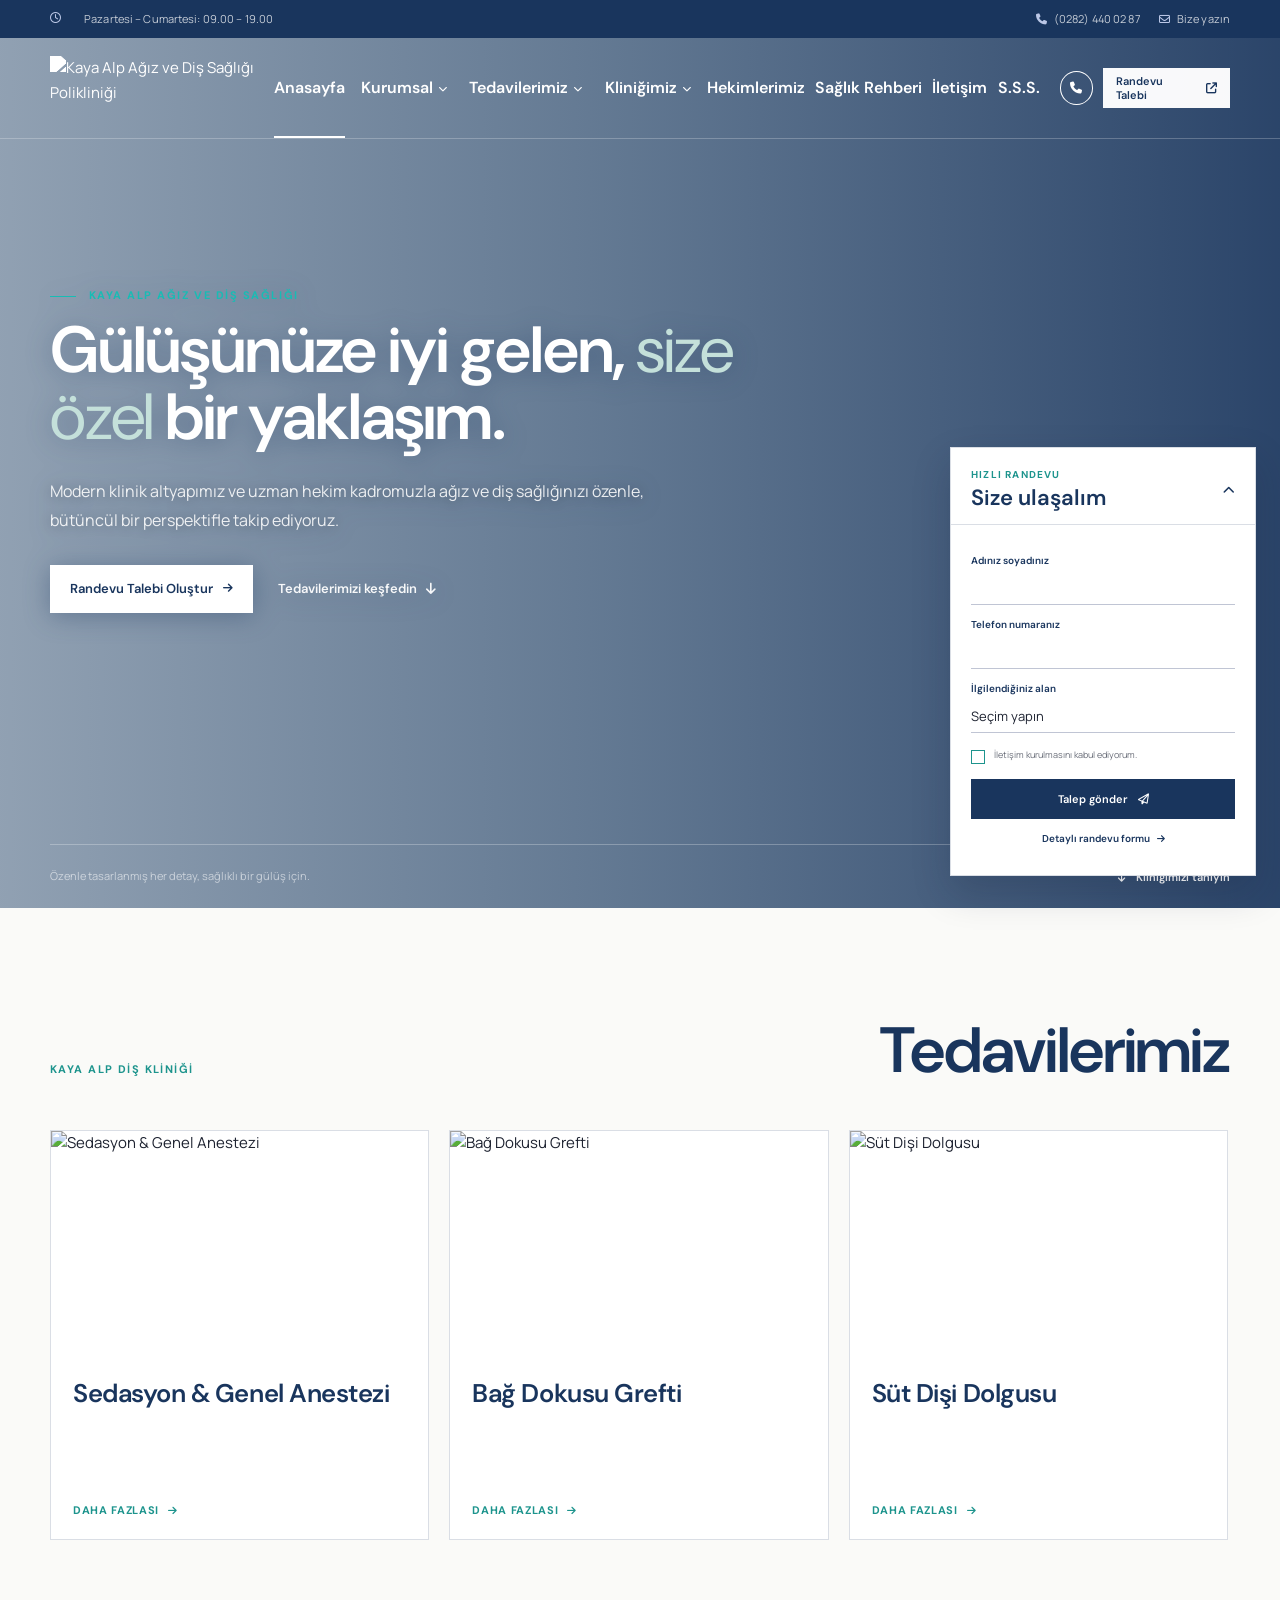
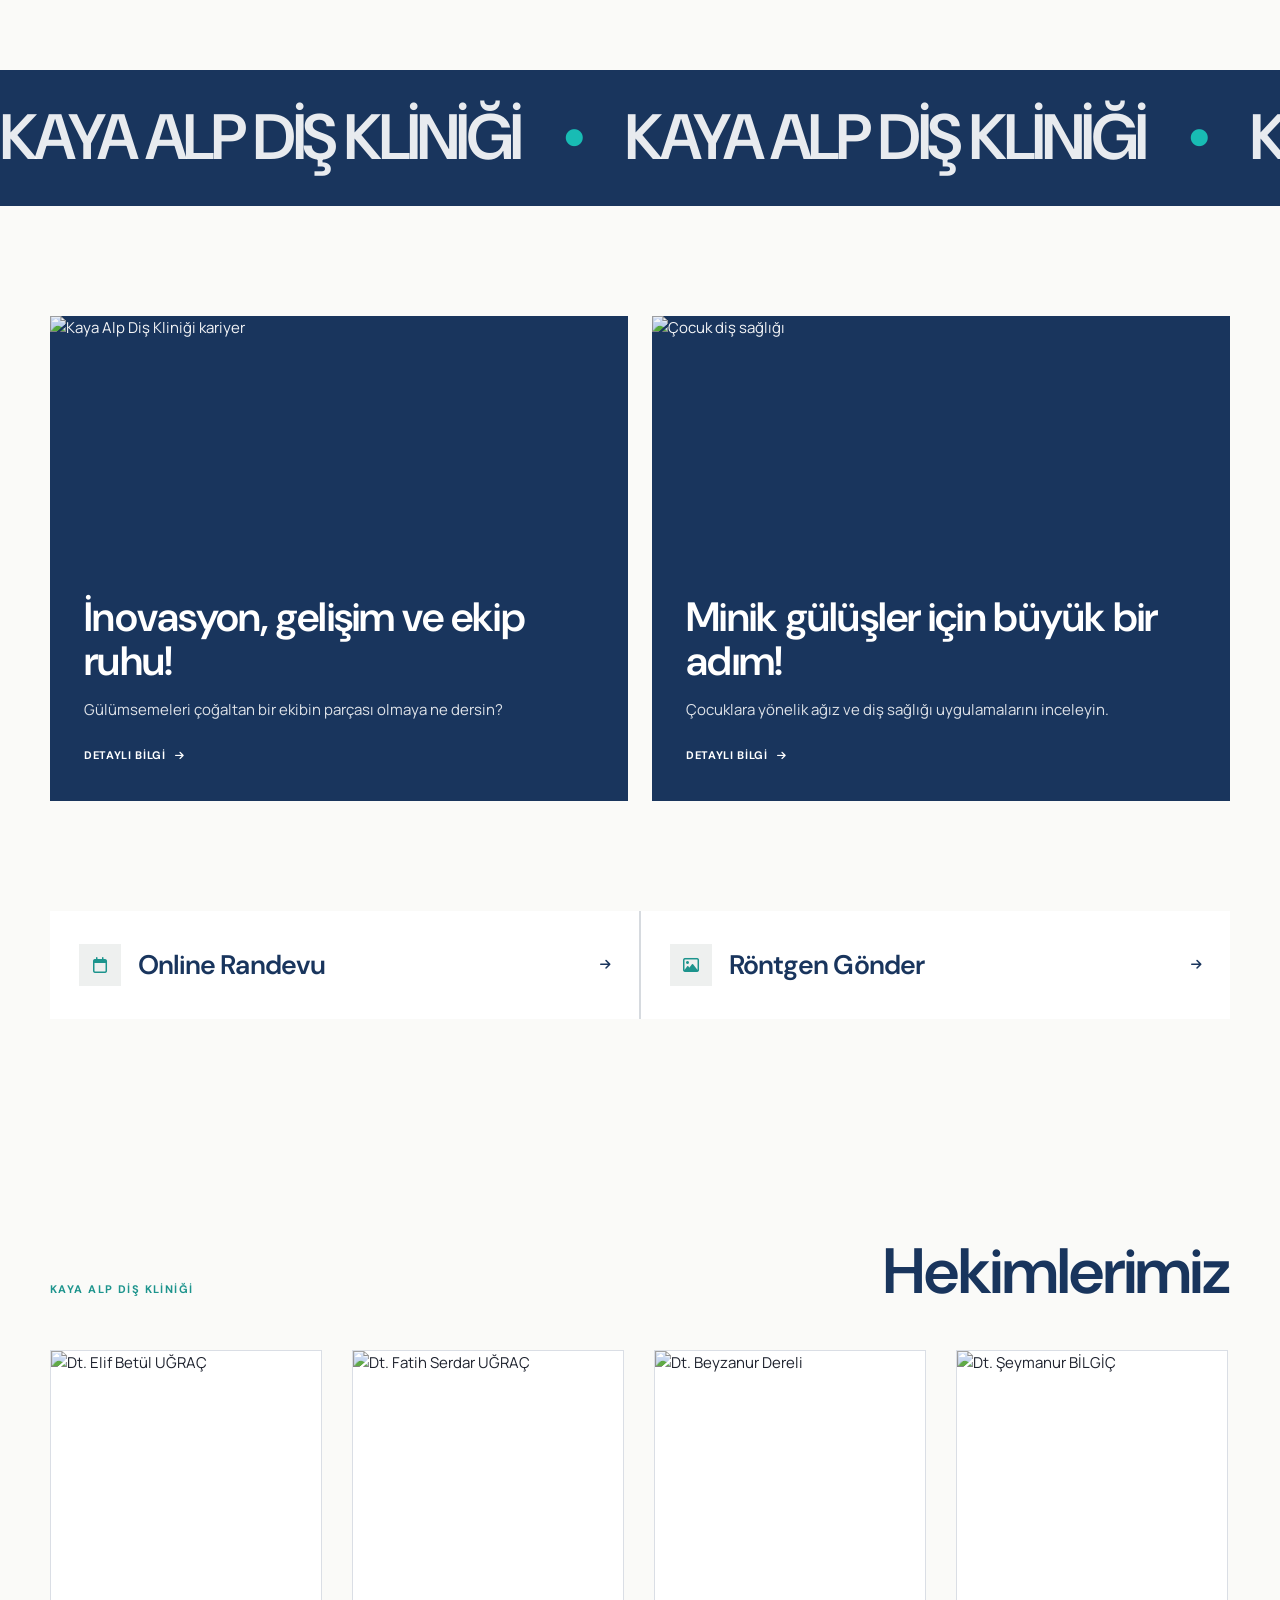
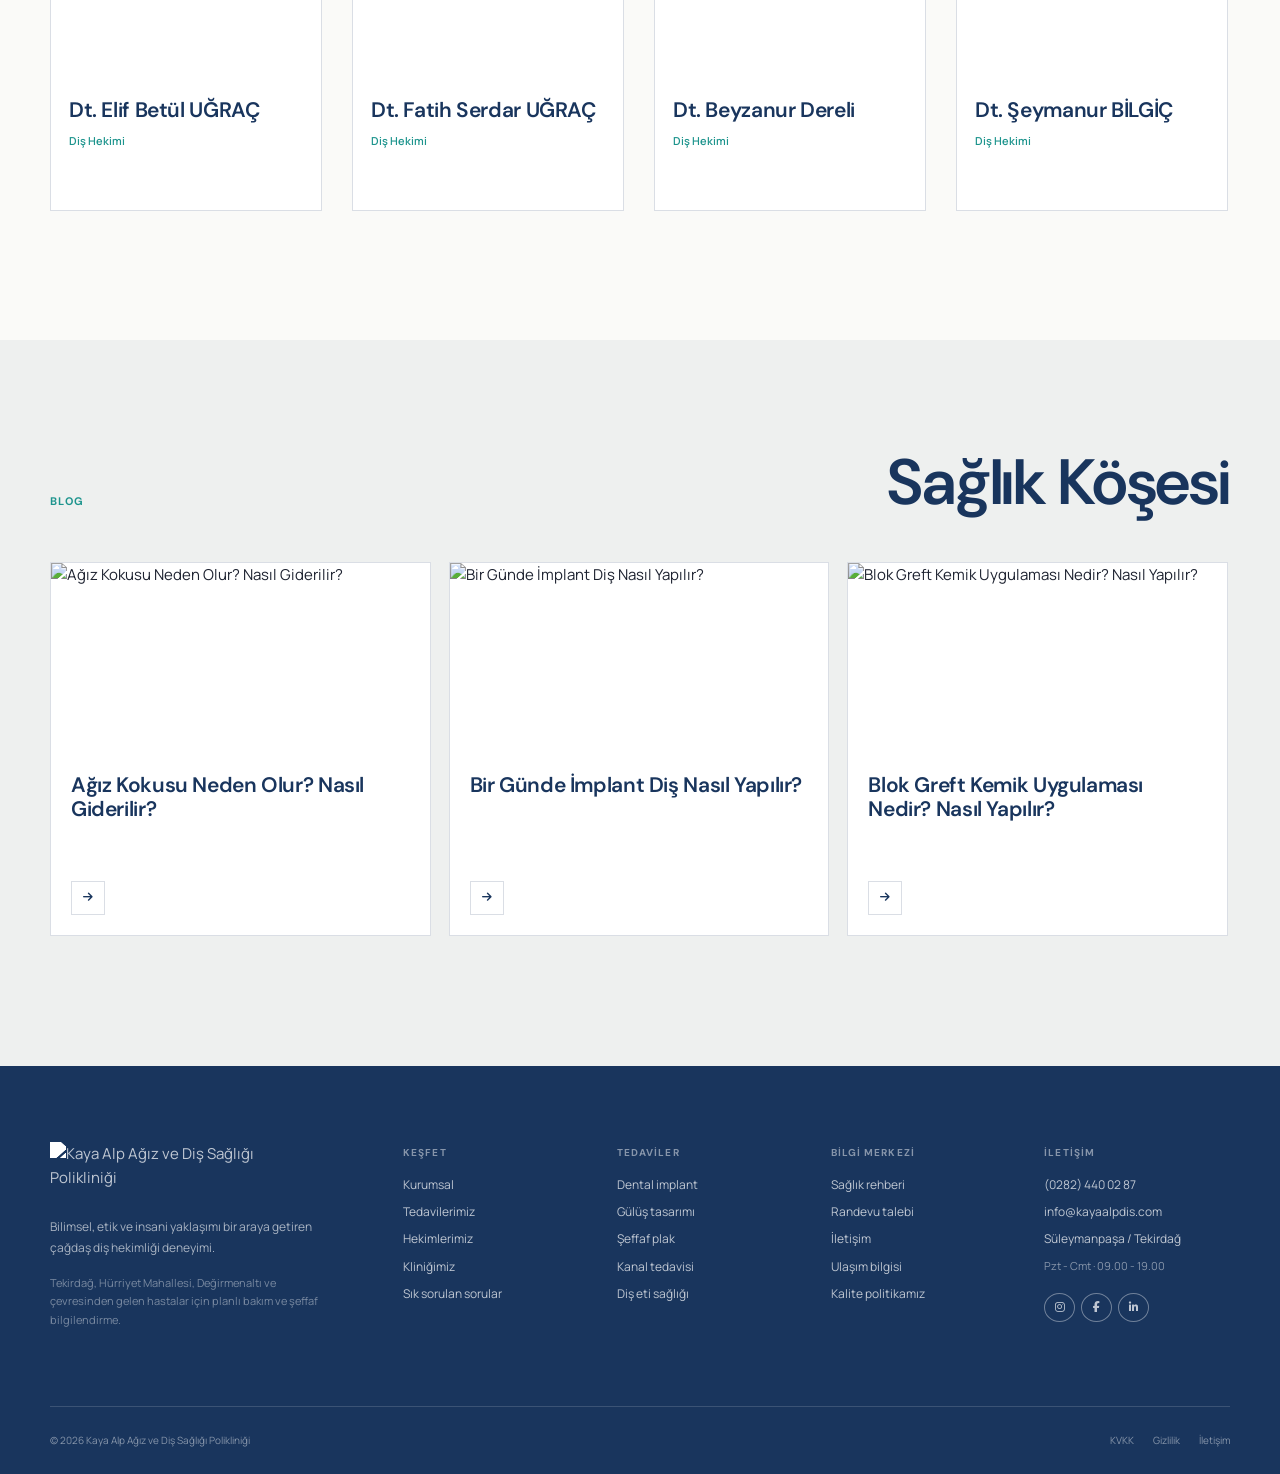
==== commit 51f13ca9: "Lighten homepage hero overlay" ====
--- a/index.html
+++ b/index.html
@@ -11,8 +11,8 @@
     <link rel="preconnect" href="https://fonts.gstatic.com" crossorigin>
     <link href="https://fonts.googleapis.com/css2?family=DM+Sans:opsz,wght@9..40,400;9..40,500;9..40,600;9..40,700&family=Manrope:wght@400;500;600;700&display=swap" rel="stylesheet">
     <link rel="stylesheet" href="https://cdnjs.cloudflare.com/ajax/libs/font-awesome/6.5.2/css/all.min.css" referrerpolicy="no-referrer">
-    <link rel="stylesheet" href="ssstylee.css?v=20260824-source-home-v14">
-    <link rel="stylesheet" href="ssstylee.css?v=20260824-source-home-v14">
+    <link rel="stylesheet" href="ssstylee.css?v=20260901-source-home-v15">
+    <link rel="stylesheet" href="ssstylee.css?v=20260901-source-home-v15">
 </head>
 <body class="home-preview source-home">
     <a class="skip-link" href="#content">Ana içeriğe geç</a>
--- a/ssstylee.css
+++ b/ssstylee.css
@@ -132,7 +132,7 @@
 @media(max-width:900px){.source-team-section{padding:84px 0}.source-team-grid{grid-auto-columns:calc((100% - 22px)/2);gap:22px}.source-team-grid article{min-height:415px}.source-team-grid img{height:300px}}@media(max-width:620px){.source-team-section{padding:68px 0}.source-team-grid{grid-auto-columns:100%;gap:16px}.source-team-grid article{min-height:0}.source-team-grid img{height:390px}.source-team-grid article>div{padding:19px}.source-team-grid h3{font-size:24px}}
 
 /* Ana sayfa: açık hero katmanı ve otomatik kayan içerik alanları. */
-body.home-preview .hero{background-image:linear-gradient(90deg,rgba(246,252,251,.70) 0%,rgba(239,250,248,.48) 48%,rgba(255,255,255,.16) 100%),url('https://media.nevasiteyonetimi.com/kayaalpdis/kayaalpbinadiscekim.jpg')}
+body.home-preview .hero{background-image:linear-gradient(90deg,rgba(246,252,251,.54) 0%,rgba(239,250,248,.34) 48%,rgba(255,255,255,.08) 100%),url('https://media.nevasiteyonetimi.com/kayaalpdis/kayaalpbinadiscekim.jpg')}
 body.home-preview .hero-copy{filter:drop-shadow(0 3px 13px rgba(25,53,93,.36))}
 [data-auto-carousel]{scroll-behavior:smooth;scroll-snap-type:x mandatory;overscroll-behavior-x:contain;scrollbar-color:var(--navy-soft) transparent}
 [data-auto-carousel]:focus-visible{outline:2px solid var(--accent);outline-offset:6px}
@@ -184,7 +184,7 @@
 .xray-form .consent input{width:16px;height:16px;margin:1px 0 0;accent-color:var(--navy-soft)}
 .xray-form .button{margin-top:23px}
 .xray-form .form-feedback{min-height:18px;margin:15px 0 0;color:var(--navy-soft);font-size:12px;line-height:1.55}
-@media(max-width:900px){body.home-preview .hero{background-image:linear-gradient(180deg,rgba(246,252,251,.72) 0%,rgba(239,250,248,.43) 51%,rgba(255,255,255,.19) 100%),url('https://media.nevasiteyonetimi.com/kayaalpdis/kayaalpbinadiscekim.jpg')}.source-treatment-grid[data-auto-carousel]{grid-auto-columns:calc((100% - 20px)/2)}.source-blog-grid[data-auto-carousel]{grid-auto-columns:calc((100% - 18px)/2)}.source-spotlight-section{padding:84px 0}.source-spotlight-card{min-height:430px}.source-action-strip{padding-bottom:84px}.xray-page{padding:138px 0 86px}.xray-page__layout{grid-template-columns:1fr;gap:45px}.xray-page__intro{padding-top:0}.xray-page__intro h1{max-width:650px}.xray-page__intro>p:not(.eyebrow){max-width:650px}}
+@media(max-width:900px){body.home-preview .hero{background-image:linear-gradient(180deg,rgba(246,252,251,.56) 0%,rgba(239,250,248,.34) 51%,rgba(255,255,255,.11) 100%),url('https://media.nevasiteyonetimi.com/kayaalpdis/kayaalpbinadiscekim.jpg')}.source-treatment-grid[data-auto-carousel]{grid-auto-columns:calc((100% - 20px)/2)}.source-blog-grid[data-auto-carousel]{grid-auto-columns:calc((100% - 18px)/2)}.source-spotlight-section{padding:84px 0}.source-spotlight-card{min-height:430px}.source-action-strip{padding-bottom:84px}.xray-page{padding:138px 0 86px}.xray-page__layout{grid-template-columns:1fr;gap:45px}.xray-page__intro{padding-top:0}.xray-page__intro h1{max-width:650px}.xray-page__intro>p:not(.eyebrow){max-width:650px}}
 @media(max-width:620px){.source-treatment-grid[data-auto-carousel],.source-blog-grid[data-auto-carousel],.source-team-grid[data-auto-carousel]{grid-auto-columns:88%;gap:16px;padding-bottom:17px}.source-spotlight-section{padding:68px 0}.source-spotlight-grid,.source-action-grid{grid-template-columns:1fr;gap:14px}.source-spotlight-card{min-height:395px}.source-spotlight-card>div{padding:25px}.source-spotlight-card h2{font-size:35px}.source-spotlight-card p{font-size:14px}.source-action-strip{padding-bottom:68px}.source-action-button{min-height:88px;padding:21px 22px;font-size:24px}.xray-page{padding:116px 0 67px}.xray-page__intro h1{font-size:54px}.xray-page__intro>p:not(.eyebrow){font-size:14px}.xray-form{padding:23px 20px;box-shadow:11px 13px 0 rgba(24,188,180,.12)}}
 
 /* Tedavi hero görselleri için daha ferah alan ve daha açık metin katmanı. */
@@ -195,3 +195,32 @@
 @media(max-width:1100px) and (min-width:901px){.treatment-detail-hero{height:720px;min-height:720px;padding:0 0 60px}}
 @media(max-width:900px){.treatment-detail-hero{height:660px;min-height:660px;padding:0 0 58px;display:flex;align-items:flex-end}.treatment-detail-hero .shell{width:100%}}
 @media(max-width:620px){.treatment-detail-hero{height:600px;min-height:600px;padding-bottom:46px}.treatment-detail-hero h1{font-size:clamp(40px,11vw,54px)}}
+
+/* Arka planda tek görsel kullanılır; tekrar eden doku ve dekoratif halka kaldırılır. */
+.treatment-detail-hero{background-repeat:no-repeat;background-size:cover;background-attachment:scroll}
+.treatment-detail-hero:after{display:none}
+
+/* Tedavi hero alanı sabit marka tasarımıdır; tedavi görseli altındaki ayrı alanda gösterilir. */
+.treatment-detail-hero{background:radial-gradient(circle at 78% 24%,rgba(24,188,180,.24),transparent 25%),linear-gradient(132deg,var(--navy-deep) 0%,var(--navy) 68%,#1D948D 145%)}
+.treatment-detail-hero:before{content:'';position:absolute;inset:0;background:linear-gradient(90deg,rgba(0,0,0,.16),transparent 66%);z-index:0}
+.treatment-detail-hero .shell{z-index:1}
+.treatment-feature-image{padding:66px 0 0;background:var(--paper)}
+.treatment-feature-image figure{width:min(100%,880px);margin:0 auto;overflow:hidden;background:var(--white);border:1px solid var(--line);box-shadow:18px 20px 0 rgba(24,188,180,.12)}
+.treatment-feature-image img{display:block;width:100%;height:auto;max-height:690px;object-fit:contain;background:var(--white)}
+.treatment-source-copy{padding:92px 0 112px;background:var(--paper)}
+.treatment-source-copy article{max-width:880px;margin:0 auto;color:var(--muted);font-size:16px;line-height:1.9}
+.treatment-source-copy h2{margin:62px 0 18px;color:var(--navy);font-family:var(--font-display);font-size:clamp(30px,3.8vw,49px);font-weight:600;line-height:1.1;letter-spacing:-.045em}
+.treatment-source-copy h2:first-child{margin-top:0}
+.treatment-source-copy h3{margin:38px 0 14px;color:var(--navy);font-family:var(--font-display);font-size:clamp(22px,2.7vw,32px);font-weight:600;line-height:1.2;letter-spacing:-.035em}
+.treatment-source-copy p{margin:0 0 20px}
+.treatment-source-copy ul,.treatment-source-copy ol{margin:0 0 24px;padding-left:24px}
+.treatment-source-copy li{margin-bottom:9px}
+.treatment-source-copy strong{color:var(--navy)}
+.treatment-source-copy table{width:100%;margin:30px 0;border-collapse:collapse;font-size:.94em}
+.treatment-source-copy td,.treatment-source-copy th{padding:13px;border:1px solid var(--line);text-align:left;vertical-align:top}
+.treatment-source-copy .wp-block-table{overflow-x:auto}
+@media(max-width:620px){.treatment-source-copy{padding:58px 0 74px}.treatment-source-copy article{font-size:15px;line-height:1.8}.treatment-source-copy h2{margin-top:45px}.treatment-source-copy h3{margin-top:31px}}
+@media(min-width:1101px){.treatment-detail-hero{height:540px;min-height:540px;padding:0;align-items:center}}
+@media(max-width:1100px) and (min-width:901px){.treatment-detail-hero{height:510px;min-height:510px;padding:0;align-items:center}}
+@media(max-width:900px){.treatment-detail-hero{height:500px;min-height:500px;padding:0;align-items:center}.treatment-feature-image{padding-top:48px}.treatment-feature-image figure{width:min(100%,720px)}}
+@media(max-width:620px){.treatment-detail-hero{height:455px;min-height:455px;padding:0}.treatment-feature-image{padding-top:34px}.treatment-feature-image figure{width:100%;box-shadow:9px 11px 0 rgba(24,188,180,.12)}}
--- a/ssstylee.css
+++ b/ssstylee.css
@@ -132,7 +132,7 @@
 @media(max-width:900px){.source-team-section{padding:84px 0}.source-team-grid{grid-auto-columns:calc((100% - 22px)/2);gap:22px}.source-team-grid article{min-height:415px}.source-team-grid img{height:300px}}@media(max-width:620px){.source-team-section{padding:68px 0}.source-team-grid{grid-auto-columns:100%;gap:16px}.source-team-grid article{min-height:0}.source-team-grid img{height:390px}.source-team-grid article>div{padding:19px}.source-team-grid h3{font-size:24px}}
 
 /* Ana sayfa: açık hero katmanı ve otomatik kayan içerik alanları. */
-body.home-preview .hero{background-image:linear-gradient(90deg,rgba(246,252,251,.70) 0%,rgba(239,250,248,.48) 48%,rgba(255,255,255,.16) 100%),url('https://media.nevasiteyonetimi.com/kayaalpdis/kayaalpbinadiscekim.jpg')}
+body.home-preview .hero{background-image:linear-gradient(90deg,rgba(246,252,251,.54) 0%,rgba(239,250,248,.34) 48%,rgba(255,255,255,.08) 100%),url('https://media.nevasiteyonetimi.com/kayaalpdis/kayaalpbinadiscekim.jpg')}
 body.home-preview .hero-copy{filter:drop-shadow(0 3px 13px rgba(25,53,93,.36))}
 [data-auto-carousel]{scroll-behavior:smooth;scroll-snap-type:x mandatory;overscroll-behavior-x:contain;scrollbar-color:var(--navy-soft) transparent}
 [data-auto-carousel]:focus-visible{outline:2px solid var(--accent);outline-offset:6px}
@@ -184,7 +184,7 @@
 .xray-form .consent input{width:16px;height:16px;margin:1px 0 0;accent-color:var(--navy-soft)}
 .xray-form .button{margin-top:23px}
 .xray-form .form-feedback{min-height:18px;margin:15px 0 0;color:var(--navy-soft);font-size:12px;line-height:1.55}
-@media(max-width:900px){body.home-preview .hero{background-image:linear-gradient(180deg,rgba(246,252,251,.72) 0%,rgba(239,250,248,.43) 51%,rgba(255,255,255,.19) 100%),url('https://media.nevasiteyonetimi.com/kayaalpdis/kayaalpbinadiscekim.jpg')}.source-treatment-grid[data-auto-carousel]{grid-auto-columns:calc((100% - 20px)/2)}.source-blog-grid[data-auto-carousel]{grid-auto-columns:calc((100% - 18px)/2)}.source-spotlight-section{padding:84px 0}.source-spotlight-card{min-height:430px}.source-action-strip{padding-bottom:84px}.xray-page{padding:138px 0 86px}.xray-page__layout{grid-template-columns:1fr;gap:45px}.xray-page__intro{padding-top:0}.xray-page__intro h1{max-width:650px}.xray-page__intro>p:not(.eyebrow){max-width:650px}}
+@media(max-width:900px){body.home-preview .hero{background-image:linear-gradient(180deg,rgba(246,252,251,.56) 0%,rgba(239,250,248,.34) 51%,rgba(255,255,255,.11) 100%),url('https://media.nevasiteyonetimi.com/kayaalpdis/kayaalpbinadiscekim.jpg')}.source-treatment-grid[data-auto-carousel]{grid-auto-columns:calc((100% - 20px)/2)}.source-blog-grid[data-auto-carousel]{grid-auto-columns:calc((100% - 18px)/2)}.source-spotlight-section{padding:84px 0}.source-spotlight-card{min-height:430px}.source-action-strip{padding-bottom:84px}.xray-page{padding:138px 0 86px}.xray-page__layout{grid-template-columns:1fr;gap:45px}.xray-page__intro{padding-top:0}.xray-page__intro h1{max-width:650px}.xray-page__intro>p:not(.eyebrow){max-width:650px}}
 @media(max-width:620px){.source-treatment-grid[data-auto-carousel],.source-blog-grid[data-auto-carousel],.source-team-grid[data-auto-carousel]{grid-auto-columns:88%;gap:16px;padding-bottom:17px}.source-spotlight-section{padding:68px 0}.source-spotlight-grid,.source-action-grid{grid-template-columns:1fr;gap:14px}.source-spotlight-card{min-height:395px}.source-spotlight-card>div{padding:25px}.source-spotlight-card h2{font-size:35px}.source-spotlight-card p{font-size:14px}.source-action-strip{padding-bottom:68px}.source-action-button{min-height:88px;padding:21px 22px;font-size:24px}.xray-page{padding:116px 0 67px}.xray-page__intro h1{font-size:54px}.xray-page__intro>p:not(.eyebrow){font-size:14px}.xray-form{padding:23px 20px;box-shadow:11px 13px 0 rgba(24,188,180,.12)}}
 
 /* Tedavi hero görselleri için daha ferah alan ve daha açık metin katmanı. */
@@ -195,3 +195,32 @@
 @media(max-width:1100px) and (min-width:901px){.treatment-detail-hero{height:720px;min-height:720px;padding:0 0 60px}}
 @media(max-width:900px){.treatment-detail-hero{height:660px;min-height:660px;padding:0 0 58px;display:flex;align-items:flex-end}.treatment-detail-hero .shell{width:100%}}
 @media(max-width:620px){.treatment-detail-hero{height:600px;min-height:600px;padding-bottom:46px}.treatment-detail-hero h1{font-size:clamp(40px,11vw,54px)}}
+
+/* Arka planda tek görsel kullanılır; tekrar eden doku ve dekoratif halka kaldırılır. */
+.treatment-detail-hero{background-repeat:no-repeat;background-size:cover;background-attachment:scroll}
+.treatment-detail-hero:after{display:none}
+
+/* Tedavi hero alanı sabit marka tasarımıdır; tedavi görseli altındaki ayrı alanda gösterilir. */
+.treatment-detail-hero{background:radial-gradient(circle at 78% 24%,rgba(24,188,180,.24),transparent 25%),linear-gradient(132deg,var(--navy-deep) 0%,var(--navy) 68%,#1D948D 145%)}
+.treatment-detail-hero:before{content:'';position:absolute;inset:0;background:linear-gradient(90deg,rgba(0,0,0,.16),transparent 66%);z-index:0}
+.treatment-detail-hero .shell{z-index:1}
+.treatment-feature-image{padding:66px 0 0;background:var(--paper)}
+.treatment-feature-image figure{width:min(100%,880px);margin:0 auto;overflow:hidden;background:var(--white);border:1px solid var(--line);box-shadow:18px 20px 0 rgba(24,188,180,.12)}
+.treatment-feature-image img{display:block;width:100%;height:auto;max-height:690px;object-fit:contain;background:var(--white)}
+.treatment-source-copy{padding:92px 0 112px;background:var(--paper)}
+.treatment-source-copy article{max-width:880px;margin:0 auto;color:var(--muted);font-size:16px;line-height:1.9}
+.treatment-source-copy h2{margin:62px 0 18px;color:var(--navy);font-family:var(--font-display);font-size:clamp(30px,3.8vw,49px);font-weight:600;line-height:1.1;letter-spacing:-.045em}
+.treatment-source-copy h2:first-child{margin-top:0}
+.treatment-source-copy h3{margin:38px 0 14px;color:var(--navy);font-family:var(--font-display);font-size:clamp(22px,2.7vw,32px);font-weight:600;line-height:1.2;letter-spacing:-.035em}
+.treatment-source-copy p{margin:0 0 20px}
+.treatment-source-copy ul,.treatment-source-copy ol{margin:0 0 24px;padding-left:24px}
+.treatment-source-copy li{margin-bottom:9px}
+.treatment-source-copy strong{color:var(--navy)}
+.treatment-source-copy table{width:100%;margin:30px 0;border-collapse:collapse;font-size:.94em}
+.treatment-source-copy td,.treatment-source-copy th{padding:13px;border:1px solid var(--line);text-align:left;vertical-align:top}
+.treatment-source-copy .wp-block-table{overflow-x:auto}
+@media(max-width:620px){.treatment-source-copy{padding:58px 0 74px}.treatment-source-copy article{font-size:15px;line-height:1.8}.treatment-source-copy h2{margin-top:45px}.treatment-source-copy h3{margin-top:31px}}
+@media(min-width:1101px){.treatment-detail-hero{height:540px;min-height:540px;padding:0;align-items:center}}
+@media(max-width:1100px) and (min-width:901px){.treatment-detail-hero{height:510px;min-height:510px;padding:0;align-items:center}}
+@media(max-width:900px){.treatment-detail-hero{height:500px;min-height:500px;padding:0;align-items:center}.treatment-feature-image{padding-top:48px}.treatment-feature-image figure{width:min(100%,720px)}}
+@media(max-width:620px){.treatment-detail-hero{height:455px;min-height:455px;padding:0}.treatment-feature-image{padding-top:34px}.treatment-feature-image figure{width:100%;box-shadow:9px 11px 0 rgba(24,188,180,.12)}}
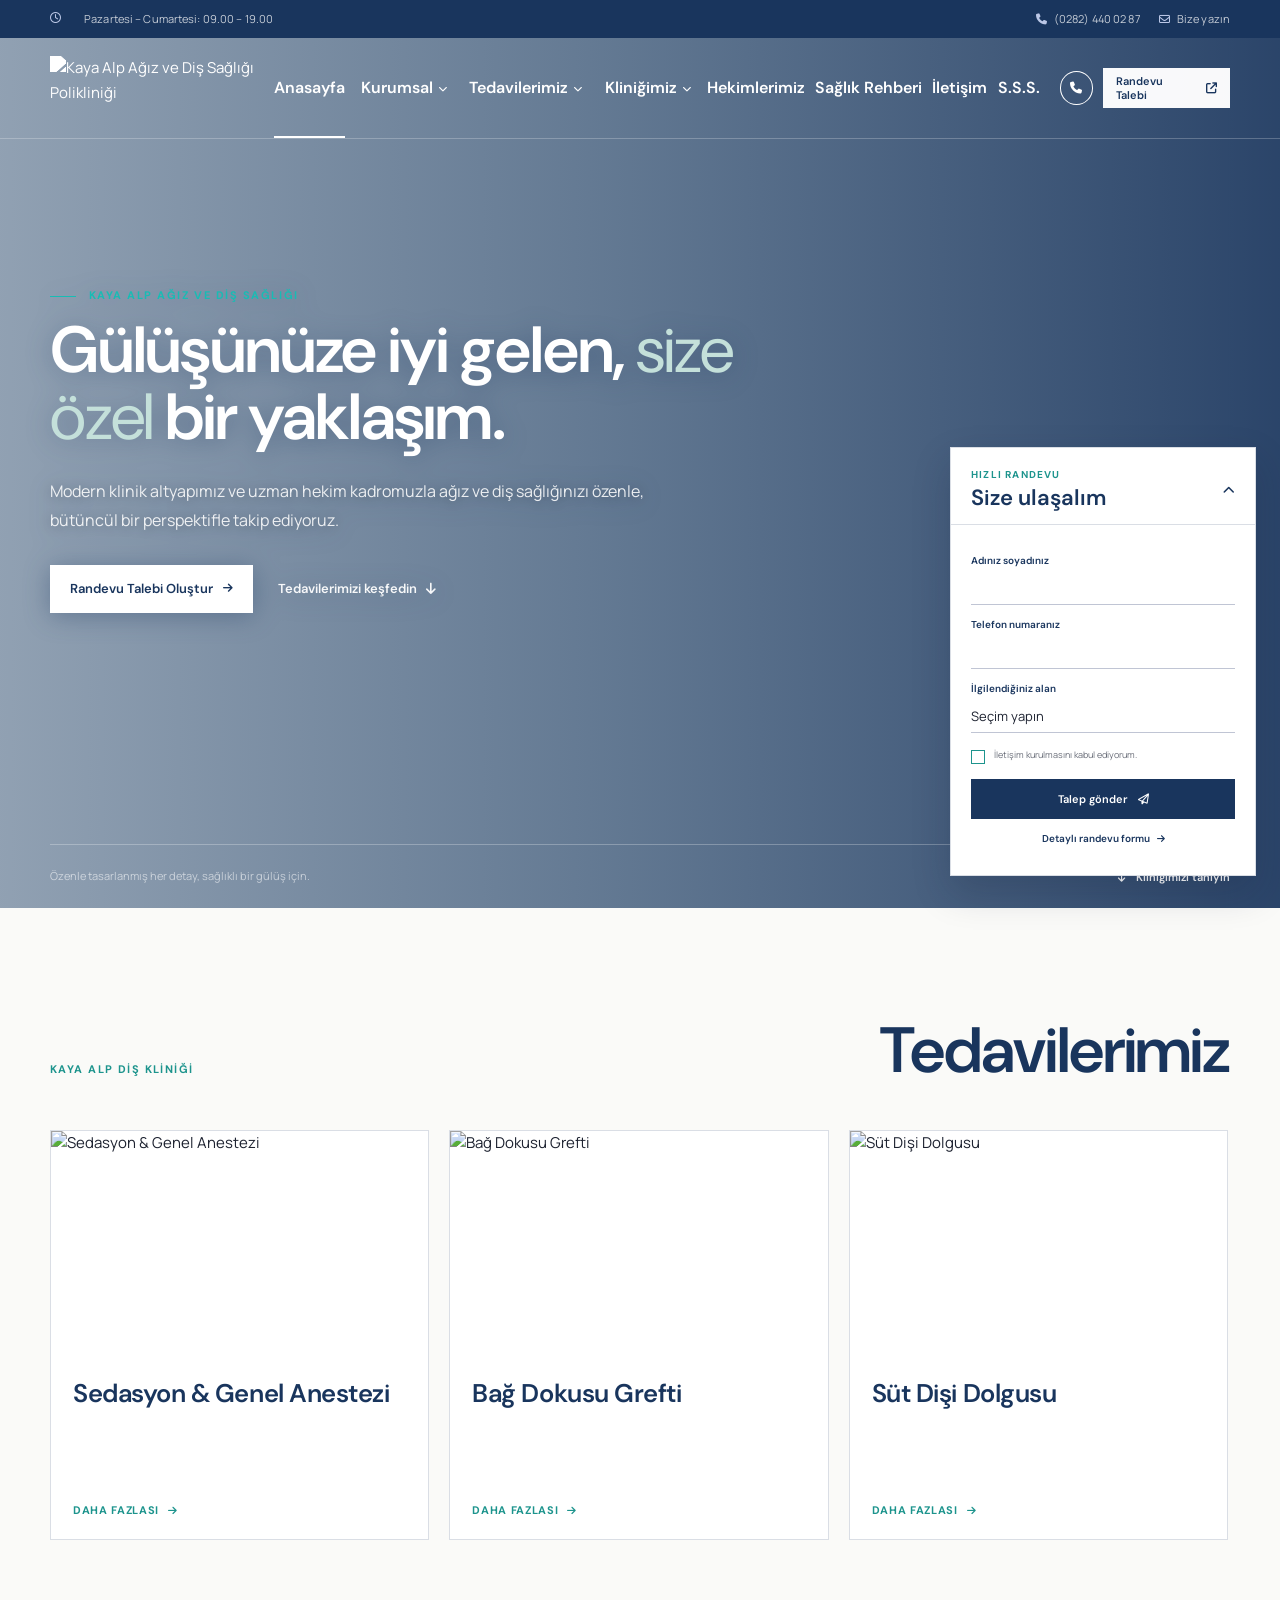
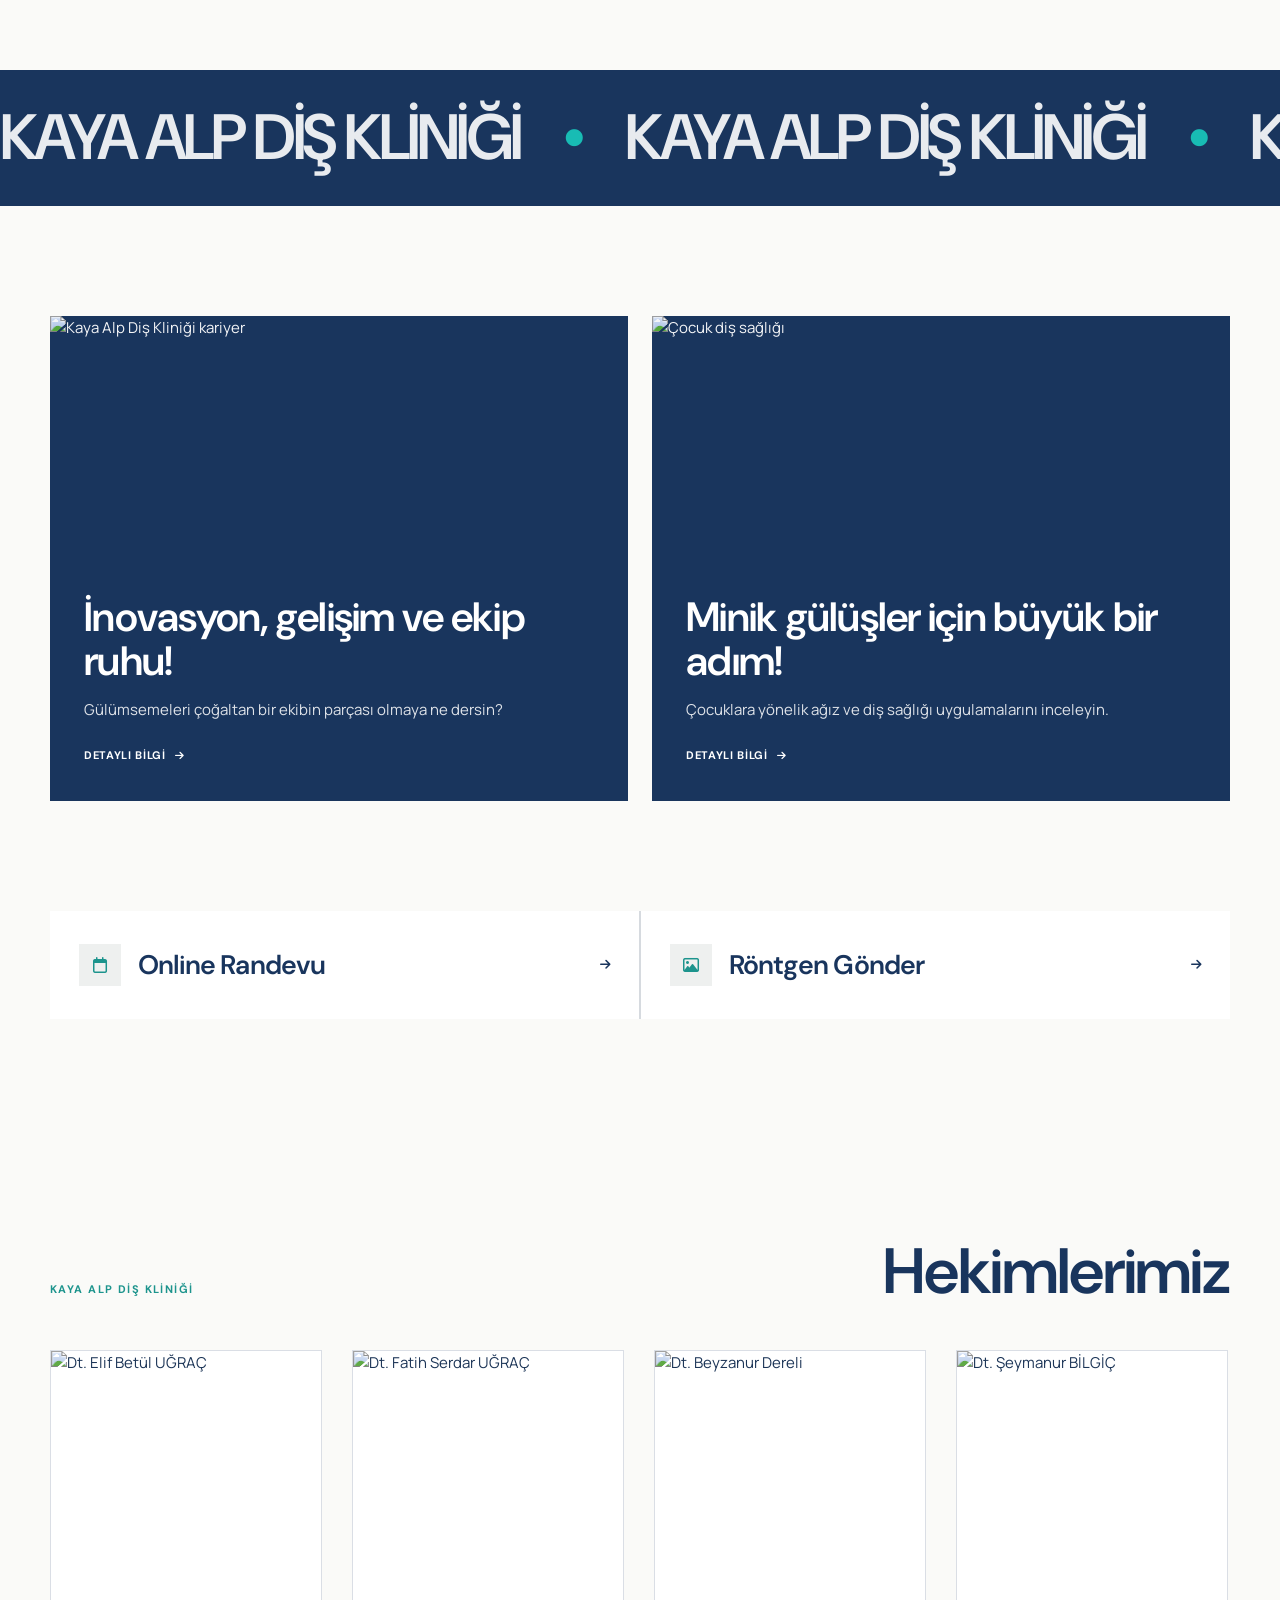
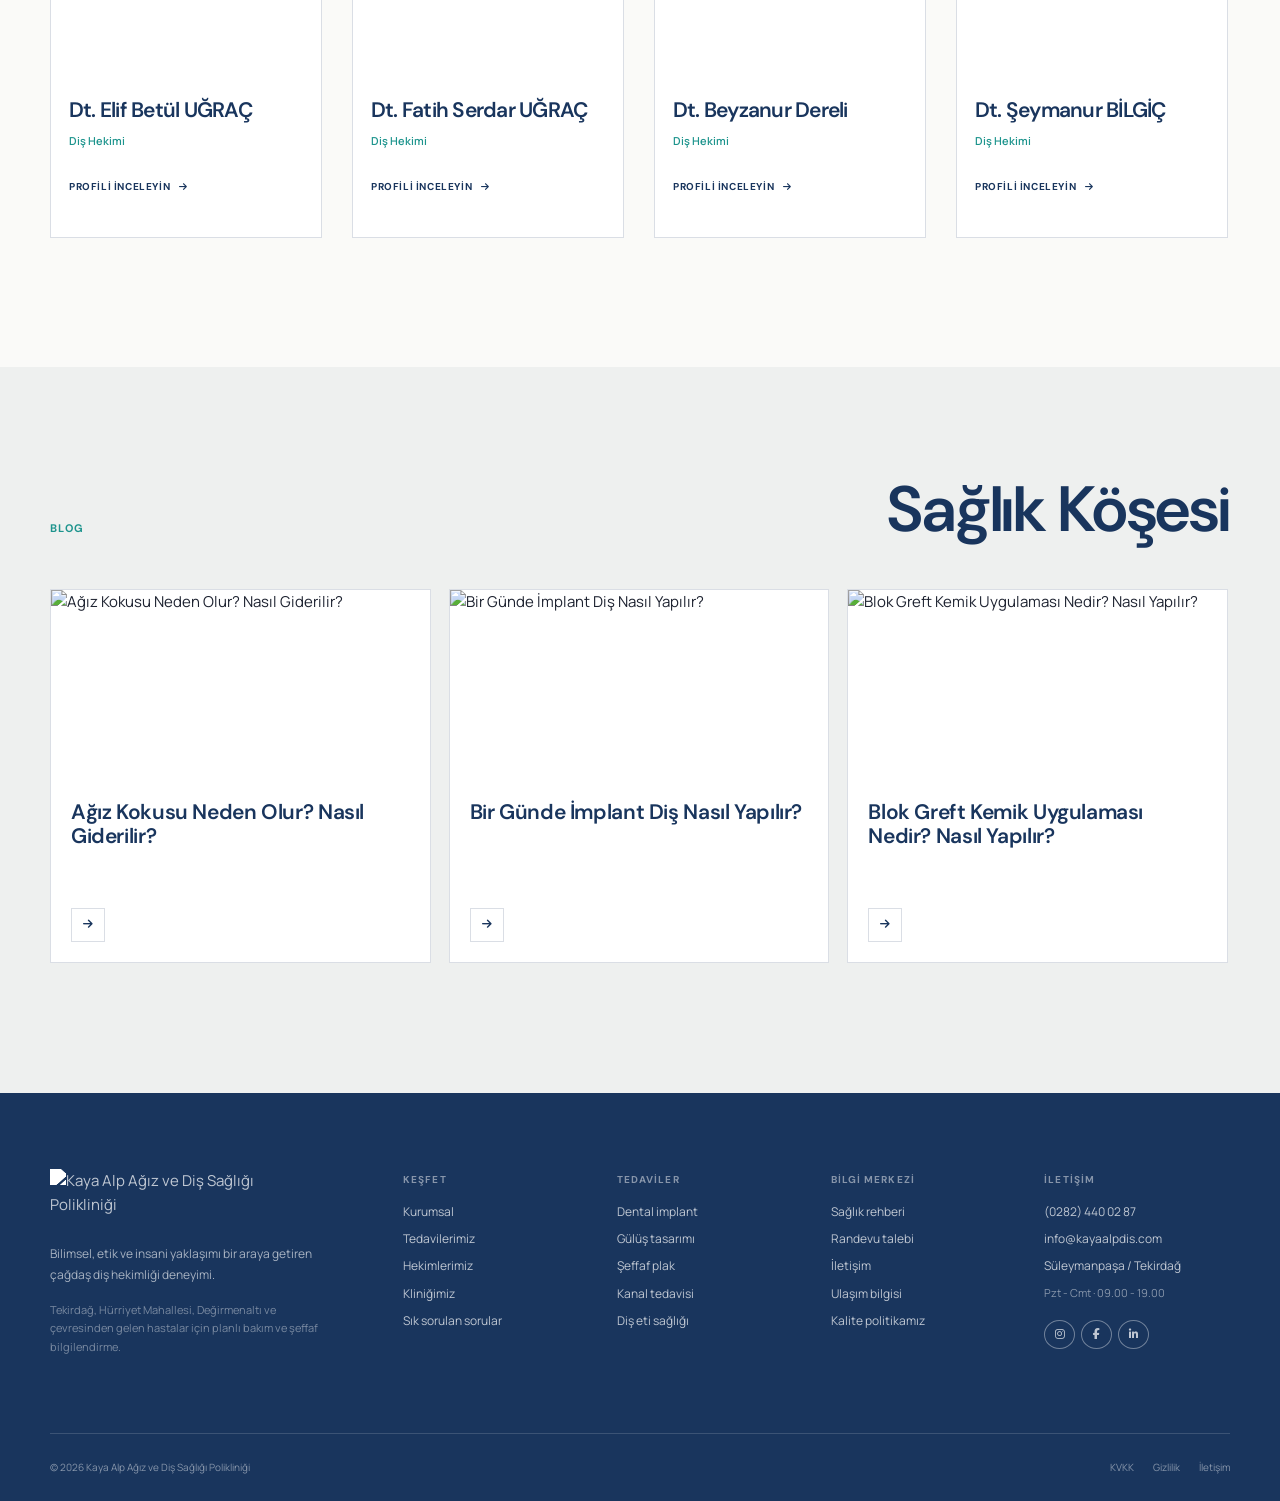
==== commit 10f02f8f: "Unify homepage and doctors roster profiles" ====
--- a/index.html
+++ b/index.html
@@ -11,8 +11,8 @@
     <link rel="preconnect" href="https://fonts.gstatic.com" crossorigin>
     <link href="https://fonts.googleapis.com/css2?family=DM+Sans:opsz,wght@9..40,400;9..40,500;9..40,600;9..40,700&family=Manrope:wght@400;500;600;700&display=swap" rel="stylesheet">
     <link rel="stylesheet" href="https://cdnjs.cloudflare.com/ajax/libs/font-awesome/6.5.2/css/all.min.css" referrerpolicy="no-referrer">
-    <link rel="stylesheet" href="ssstylee.css?v=20260901-source-home-v15">
-    <link rel="stylesheet" href="ssstylee.css?v=20260901-source-home-v15">
+    <link rel="stylesheet" href="ssstylee.css?v=20260901-source-home-v18">
+    <link rel="stylesheet" href="ssstylee.css?v=20260901-source-home-v18">
 </head>
 <body class="home-preview source-home">
     <a class="skip-link" href="#content">Ana içeriğe geç</a>
@@ -253,6 +253,7 @@
 
     <footer class="site-footer"><div class="shell footer-main"><div><a class="footer-brand" href="#home"><img src="https://media.nevasiteyonetimi.com/kayaalpdis/logo.png" alt="Kaya Alp"></a><p>Bilimsel, etik ve insani yaklaşımı bir araya getiren çağdaş diş hekimliği deneyimi.</p></div><div><p>KEŞFET</p><a href="#about">Kurumsal</a><a href="#treatments">Tedavilerimiz</a><a href="#doctors">Hekimlerimiz</a></div><div><p>İLETİŞİM</p><a href="tel:+902824400287">(0282) 440 02 87</a><a href="#appointment">Randevu Talebi</a><a href="#contact">Süleymanpaşa / Tekirdağ</a></div><div class="footer-social"><p>BİZİ TAKİP EDİN</p><a href="#contact" aria-label="Instagram"><i class="fa-brands fa-instagram"></i></a><a href="#contact" aria-label="Facebook"><i class="fa-brands fa-facebook-f"></i></a><a href="#contact" aria-label="LinkedIn"><i class="fa-brands fa-linkedin-in"></i></a></div></div><div class="shell footer-bottom"><span>© 2026 Kaya Alp Ağız ve Diş Sağlığı Polikliniği</span><div><a href="#contact">KVKK</a><a href="#contact">Çerez Politikası</a></div></div></footer>
 
-    <script src="sscriptt.js?v=20260824-source-home-v14" defer></script>
+    <script src="doctor-roster.js?v=20260901-roster-v1" defer></script>
+    <script src="sscriptt.js?v=20260901-source-home-v18" defer></script>
 </body>
 </html>
--- a/ssstylee.css
+++ b/ssstylee.css
@@ -118,6 +118,8 @@
 @media(min-width:901px){.desktop-nav{gap:clamp(8px,.8vw,14px);font-size:16px!important}.nav-dropdown>button i{margin-left:5px;font-size:9px}.brand{width:204px;min-width:204px}.brand img{width:204px;height:64px;object-fit:contain;object-position:left center}}
 @media(max-width:1100px) and (min-width:901px){.brand{width:174px;min-width:174px}.brand img{width:174px;height:56px}}
 .doctors-page-grid .doctor-photo>span{display:none}.doctors-page-grid .doctor-photo>img{width:100%;height:100%;object-fit:cover;object-position:center top}
+.doctors-page-grid.doctor-grid{margin-top:0}
+.doctor-card[role="link"]{cursor:pointer;transition:transform .24s var(--ease),box-shadow .24s var(--ease)}.doctor-card[role="link"]:hover{transform:translateY(-5px);box-shadow:0 18px 34px rgba(25,53,93,.14)}.doctor-card[role="link"]:focus-visible{outline:3px solid var(--accent);outline-offset:5px}.doctor-card__profile{font:600 11px var(--font-display);color:var(--navy)}.doctor-card__profile i{font-size:10px;margin-left:5px}
 .doctor-profile-hero{background:radial-gradient(circle at 76% 18%,rgba(24,188,180,.30),transparent 26%),linear-gradient(132deg,#19355D 0%,#19355D 58%,#1D948D 145%)}.doctor-profile-hero:before{background:radial-gradient(circle at 75% 25%,rgba(255,255,255,.14),transparent 22%)}.doctor-profile-hero figure{height:500px;min-height:0;border:1px solid rgba(255,255,255,.28);box-shadow:22px 25px 0 rgba(24,188,180,.20)}.doctor-profile-hero figure img{object-position:center 18%}.doctor-profile-hero figcaption{padding:9px 11px;background:rgba(25,53,93,.72);backdrop-filter:blur(8px)}
 .doctor-profile-related__grid{grid-template-columns:repeat(2,minmax(0,1fr));gap:24px}.doctor-profile-related__card{display:grid;grid-template-columns:minmax(185px,.72fr) 1fr;min-height:310px;padding:0;border:1px solid var(--line);background:var(--white);color:var(--navy);box-shadow:none;transition:transform .22s var(--ease),box-shadow .22s var(--ease),border-color .22s var(--ease)}.doctor-profile-related__card:after{display:none}.doctor-profile-related__card:hover{transform:translateY(-5px);border-color:rgba(29,148,141,.5);box-shadow:0 18px 34px rgba(25,53,93,.12)}.doctor-profile-related__media{position:relative;display:block;min-height:310px;margin:0!important;overflow:hidden;background:var(--navy-soft);font:inherit!important;letter-spacing:0!important}.doctor-profile-related__media:after{content:'';position:absolute;inset:0;background:linear-gradient(180deg,transparent 45%,rgba(25,53,93,.22))}.doctor-profile-related__media img{position:static;width:100%;height:100%;object-fit:cover;object-position:center top;filter:saturate(.8);transition:transform .35s var(--ease)}.doctor-profile-related__card:hover .doctor-profile-related__media img{transform:scale(1.04)}.doctor-profile-related__content{display:flex;flex-direction:column;align-items:flex-start;justify-content:center;margin:0!important;padding:29px 26px;color:var(--navy);font:inherit!important;letter-spacing:0!important}.doctor-profile-related__area{margin:0 0 11px;color:var(--navy-soft)!important;font:700 10px/1.45 var(--font-display)!important;letter-spacing:.11em!important}.doctor-profile-related__content strong{color:var(--navy);font:600 clamp(25px,2.1vw,32px)/1.1 var(--font-display);letter-spacing:-.04em}.doctor-profile-related__link{display:flex;align-items:center;gap:9px;margin-top:24px;color:var(--navy);font:600 11px var(--font-display);letter-spacing:.03em}.doctor-profile-related__link i{position:static;margin:0;font-size:10px;transition:transform .2s var(--ease)}.doctor-profile-related__card:hover .doctor-profile-related__link i{transform:translateX(4px)}
 @media(max-width:900px){.doctor-profile-hero figure{height:430px}.doctor-profile-related__card{min-height:290px}.doctor-profile-related__media{min-height:290px}.doctor-profile-related__content{padding:25px 22px}}
@@ -129,6 +131,9 @@
 
 /* Kaynak hekim kaydırıcısının Kaya Alp temasıyla uyumlu karşılığı. */
 .source-team-section{padding:110px 0;background:var(--paper)}.source-team-grid{display:grid;grid-auto-flow:column;grid-auto-columns:calc((100% - 90px)/4);gap:30px;overflow-x:auto;padding:3px 1px 19px;scroll-snap-type:x mandatory;scrollbar-color:var(--navy-soft) transparent}.source-team-grid article{min-height:445px;overflow:hidden;background:var(--white);border:1px solid var(--line);scroll-snap-align:start}.source-team-grid img{display:block;width:100%;height:330px;object-fit:cover;object-position:center top;filter:saturate(.86)}.source-team-grid article>div{padding:18px 18px 21px}.source-team-grid h3{margin:0;color:var(--navy);font:600 21px/1.12 var(--font-display);letter-spacing:-.036em}.source-team-grid p{min-height:34px;margin:9px 0 0;color:var(--navy-soft);font:600 11px/1.55 var(--font-body)}
+.source-team-card{min-height:445px;overflow:hidden;background:var(--white);border:1px solid var(--line);scroll-snap-align:start;color:var(--navy);transition:transform .24s var(--ease),box-shadow .24s var(--ease)}.source-team-card:hover{transform:translateY(-5px);box-shadow:0 18px 34px rgba(25,53,93,.13)}.source-team-card:focus-visible{outline:3px solid var(--accent);outline-offset:5px}.source-team-card img{display:block;width:100%;height:330px;object-fit:cover;object-position:center top;filter:saturate(.86)}.source-team-card>span{display:flex;min-height:115px;flex-direction:column;align-items:flex-start;padding:18px 18px 21px}.source-team-card strong{color:var(--navy);font:600 21px/1.12 var(--font-display);letter-spacing:-.036em}.source-team-card small{min-height:34px;margin:9px 0 0;color:var(--navy-soft);font:600 11px/1.55 var(--font-body)}.source-team-card em{margin-top:auto;padding-top:14px;color:var(--navy);font:700 10px var(--font-display);font-style:normal;letter-spacing:.06em;text-transform:uppercase}.source-team-card em i{margin-left:6px;font-size:9px}
+.doctors-page-grid--roster.source-team-grid{margin-top:0;grid-auto-flow:initial;grid-template-columns:repeat(3,minmax(0,1fr));grid-auto-columns:auto;overflow:visible;padding:0}.doctors-page-grid--roster.source-team-grid .source-team-card{min-width:0}
+@media(max-width:900px){.doctors-page-grid--roster.source-team-grid{grid-template-columns:repeat(2,minmax(0,1fr))}.source-team-card{min-height:415px}.source-team-card img{height:300px}}@media(max-width:620px){.doctors-page-grid--roster.source-team-grid{grid-template-columns:1fr}.doctors-page-grid--roster.source-team-grid .source-team-card{min-height:0}.source-team-card img{height:390px}.source-team-card>span{padding:19px}.source-team-card strong{font-size:24px}}
 @media(max-width:900px){.source-team-section{padding:84px 0}.source-team-grid{grid-auto-columns:calc((100% - 22px)/2);gap:22px}.source-team-grid article{min-height:415px}.source-team-grid img{height:300px}}@media(max-width:620px){.source-team-section{padding:68px 0}.source-team-grid{grid-auto-columns:100%;gap:16px}.source-team-grid article{min-height:0}.source-team-grid img{height:390px}.source-team-grid article>div{padding:19px}.source-team-grid h3{font-size:24px}}
 
 /* Ana sayfa: açık hero katmanı ve otomatik kayan içerik alanları. */
--- a/ssstylee.css
+++ b/ssstylee.css
@@ -118,6 +118,8 @@
 @media(min-width:901px){.desktop-nav{gap:clamp(8px,.8vw,14px);font-size:16px!important}.nav-dropdown>button i{margin-left:5px;font-size:9px}.brand{width:204px;min-width:204px}.brand img{width:204px;height:64px;object-fit:contain;object-position:left center}}
 @media(max-width:1100px) and (min-width:901px){.brand{width:174px;min-width:174px}.brand img{width:174px;height:56px}}
 .doctors-page-grid .doctor-photo>span{display:none}.doctors-page-grid .doctor-photo>img{width:100%;height:100%;object-fit:cover;object-position:center top}
+.doctors-page-grid.doctor-grid{margin-top:0}
+.doctor-card[role="link"]{cursor:pointer;transition:transform .24s var(--ease),box-shadow .24s var(--ease)}.doctor-card[role="link"]:hover{transform:translateY(-5px);box-shadow:0 18px 34px rgba(25,53,93,.14)}.doctor-card[role="link"]:focus-visible{outline:3px solid var(--accent);outline-offset:5px}.doctor-card__profile{font:600 11px var(--font-display);color:var(--navy)}.doctor-card__profile i{font-size:10px;margin-left:5px}
 .doctor-profile-hero{background:radial-gradient(circle at 76% 18%,rgba(24,188,180,.30),transparent 26%),linear-gradient(132deg,#19355D 0%,#19355D 58%,#1D948D 145%)}.doctor-profile-hero:before{background:radial-gradient(circle at 75% 25%,rgba(255,255,255,.14),transparent 22%)}.doctor-profile-hero figure{height:500px;min-height:0;border:1px solid rgba(255,255,255,.28);box-shadow:22px 25px 0 rgba(24,188,180,.20)}.doctor-profile-hero figure img{object-position:center 18%}.doctor-profile-hero figcaption{padding:9px 11px;background:rgba(25,53,93,.72);backdrop-filter:blur(8px)}
 .doctor-profile-related__grid{grid-template-columns:repeat(2,minmax(0,1fr));gap:24px}.doctor-profile-related__card{display:grid;grid-template-columns:minmax(185px,.72fr) 1fr;min-height:310px;padding:0;border:1px solid var(--line);background:var(--white);color:var(--navy);box-shadow:none;transition:transform .22s var(--ease),box-shadow .22s var(--ease),border-color .22s var(--ease)}.doctor-profile-related__card:after{display:none}.doctor-profile-related__card:hover{transform:translateY(-5px);border-color:rgba(29,148,141,.5);box-shadow:0 18px 34px rgba(25,53,93,.12)}.doctor-profile-related__media{position:relative;display:block;min-height:310px;margin:0!important;overflow:hidden;background:var(--navy-soft);font:inherit!important;letter-spacing:0!important}.doctor-profile-related__media:after{content:'';position:absolute;inset:0;background:linear-gradient(180deg,transparent 45%,rgba(25,53,93,.22))}.doctor-profile-related__media img{position:static;width:100%;height:100%;object-fit:cover;object-position:center top;filter:saturate(.8);transition:transform .35s var(--ease)}.doctor-profile-related__card:hover .doctor-profile-related__media img{transform:scale(1.04)}.doctor-profile-related__content{display:flex;flex-direction:column;align-items:flex-start;justify-content:center;margin:0!important;padding:29px 26px;color:var(--navy);font:inherit!important;letter-spacing:0!important}.doctor-profile-related__area{margin:0 0 11px;color:var(--navy-soft)!important;font:700 10px/1.45 var(--font-display)!important;letter-spacing:.11em!important}.doctor-profile-related__content strong{color:var(--navy);font:600 clamp(25px,2.1vw,32px)/1.1 var(--font-display);letter-spacing:-.04em}.doctor-profile-related__link{display:flex;align-items:center;gap:9px;margin-top:24px;color:var(--navy);font:600 11px var(--font-display);letter-spacing:.03em}.doctor-profile-related__link i{position:static;margin:0;font-size:10px;transition:transform .2s var(--ease)}.doctor-profile-related__card:hover .doctor-profile-related__link i{transform:translateX(4px)}
 @media(max-width:900px){.doctor-profile-hero figure{height:430px}.doctor-profile-related__card{min-height:290px}.doctor-profile-related__media{min-height:290px}.doctor-profile-related__content{padding:25px 22px}}
@@ -129,6 +131,9 @@
 
 /* Kaynak hekim kaydırıcısının Kaya Alp temasıyla uyumlu karşılığı. */
 .source-team-section{padding:110px 0;background:var(--paper)}.source-team-grid{display:grid;grid-auto-flow:column;grid-auto-columns:calc((100% - 90px)/4);gap:30px;overflow-x:auto;padding:3px 1px 19px;scroll-snap-type:x mandatory;scrollbar-color:var(--navy-soft) transparent}.source-team-grid article{min-height:445px;overflow:hidden;background:var(--white);border:1px solid var(--line);scroll-snap-align:start}.source-team-grid img{display:block;width:100%;height:330px;object-fit:cover;object-position:center top;filter:saturate(.86)}.source-team-grid article>div{padding:18px 18px 21px}.source-team-grid h3{margin:0;color:var(--navy);font:600 21px/1.12 var(--font-display);letter-spacing:-.036em}.source-team-grid p{min-height:34px;margin:9px 0 0;color:var(--navy-soft);font:600 11px/1.55 var(--font-body)}
+.source-team-card{min-height:445px;overflow:hidden;background:var(--white);border:1px solid var(--line);scroll-snap-align:start;color:var(--navy);transition:transform .24s var(--ease),box-shadow .24s var(--ease)}.source-team-card:hover{transform:translateY(-5px);box-shadow:0 18px 34px rgba(25,53,93,.13)}.source-team-card:focus-visible{outline:3px solid var(--accent);outline-offset:5px}.source-team-card img{display:block;width:100%;height:330px;object-fit:cover;object-position:center top;filter:saturate(.86)}.source-team-card>span{display:flex;min-height:115px;flex-direction:column;align-items:flex-start;padding:18px 18px 21px}.source-team-card strong{color:var(--navy);font:600 21px/1.12 var(--font-display);letter-spacing:-.036em}.source-team-card small{min-height:34px;margin:9px 0 0;color:var(--navy-soft);font:600 11px/1.55 var(--font-body)}.source-team-card em{margin-top:auto;padding-top:14px;color:var(--navy);font:700 10px var(--font-display);font-style:normal;letter-spacing:.06em;text-transform:uppercase}.source-team-card em i{margin-left:6px;font-size:9px}
+.doctors-page-grid--roster.source-team-grid{margin-top:0;grid-auto-flow:initial;grid-template-columns:repeat(3,minmax(0,1fr));grid-auto-columns:auto;overflow:visible;padding:0}.doctors-page-grid--roster.source-team-grid .source-team-card{min-width:0}
+@media(max-width:900px){.doctors-page-grid--roster.source-team-grid{grid-template-columns:repeat(2,minmax(0,1fr))}.source-team-card{min-height:415px}.source-team-card img{height:300px}}@media(max-width:620px){.doctors-page-grid--roster.source-team-grid{grid-template-columns:1fr}.doctors-page-grid--roster.source-team-grid .source-team-card{min-height:0}.source-team-card img{height:390px}.source-team-card>span{padding:19px}.source-team-card strong{font-size:24px}}
 @media(max-width:900px){.source-team-section{padding:84px 0}.source-team-grid{grid-auto-columns:calc((100% - 22px)/2);gap:22px}.source-team-grid article{min-height:415px}.source-team-grid img{height:300px}}@media(max-width:620px){.source-team-section{padding:68px 0}.source-team-grid{grid-auto-columns:100%;gap:16px}.source-team-grid article{min-height:0}.source-team-grid img{height:390px}.source-team-grid article>div{padding:19px}.source-team-grid h3{font-size:24px}}
 
 /* Ana sayfa: açık hero katmanı ve otomatik kayan içerik alanları. */
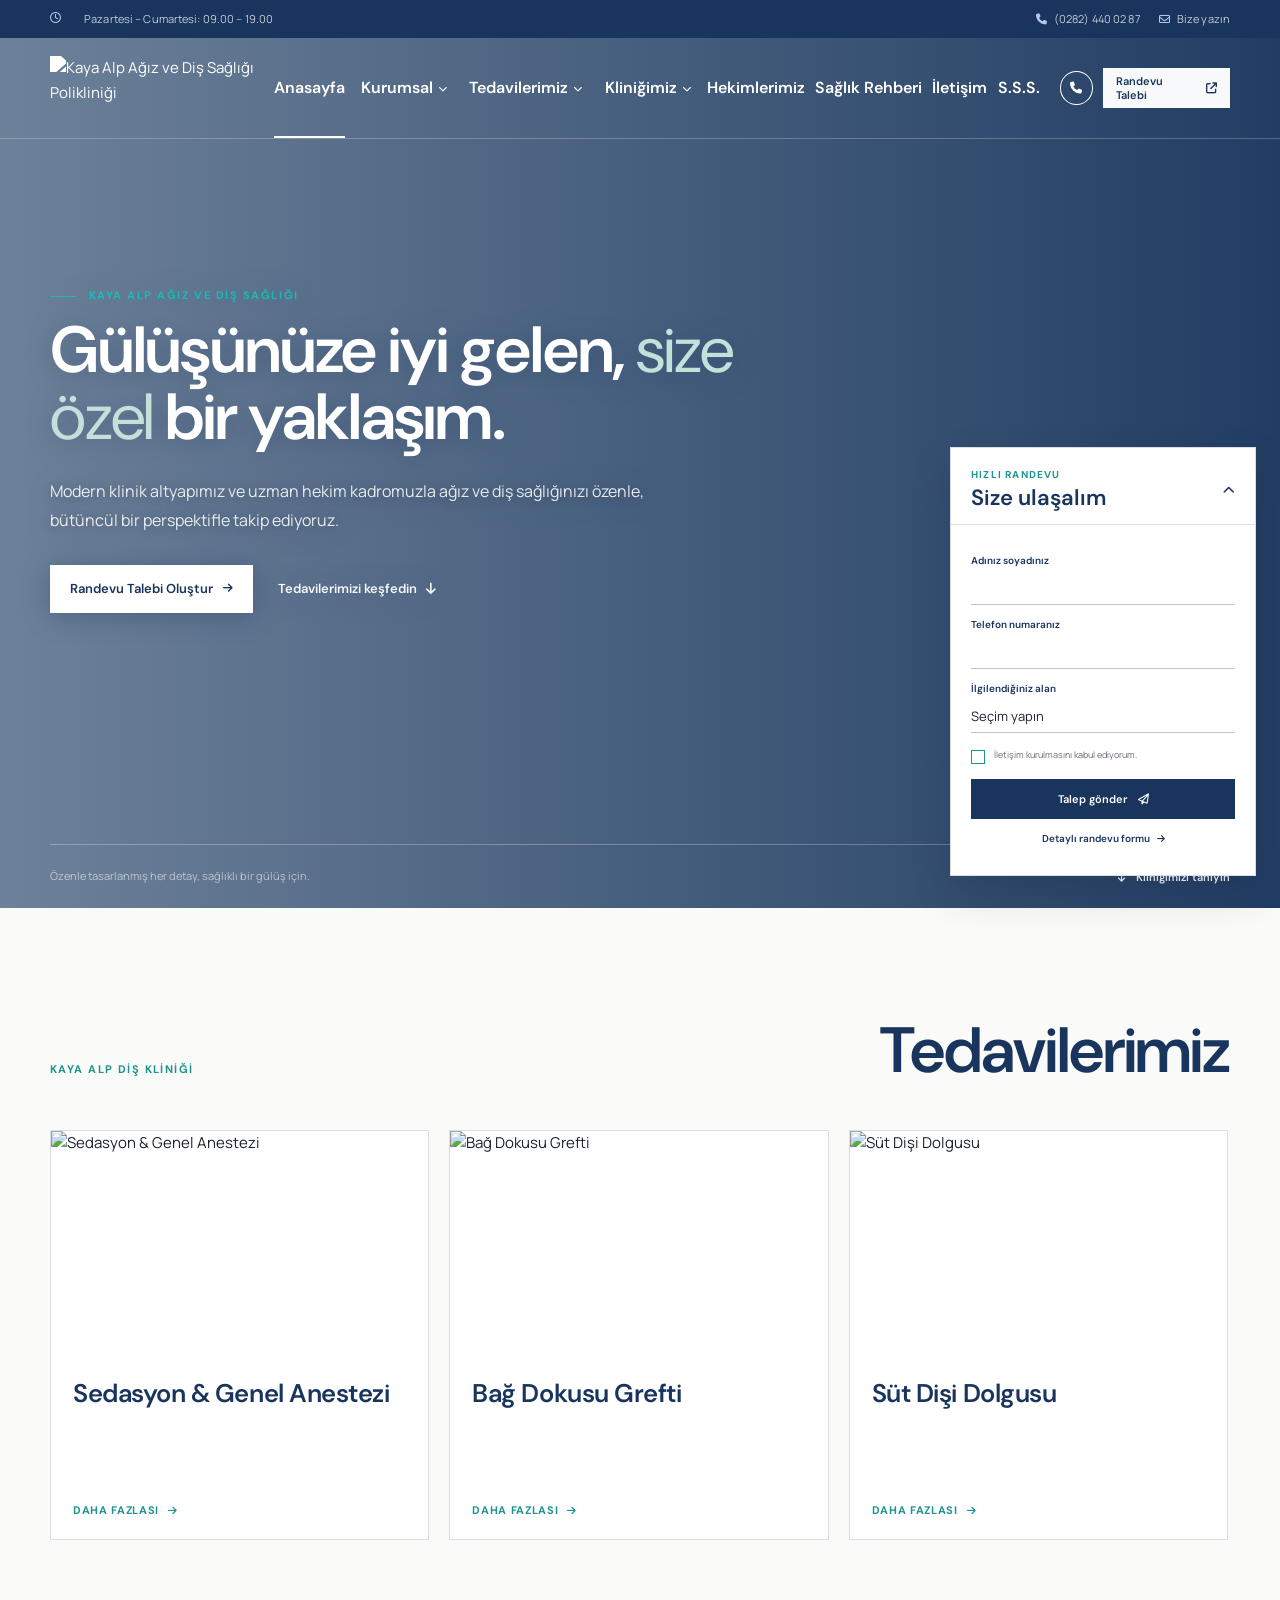
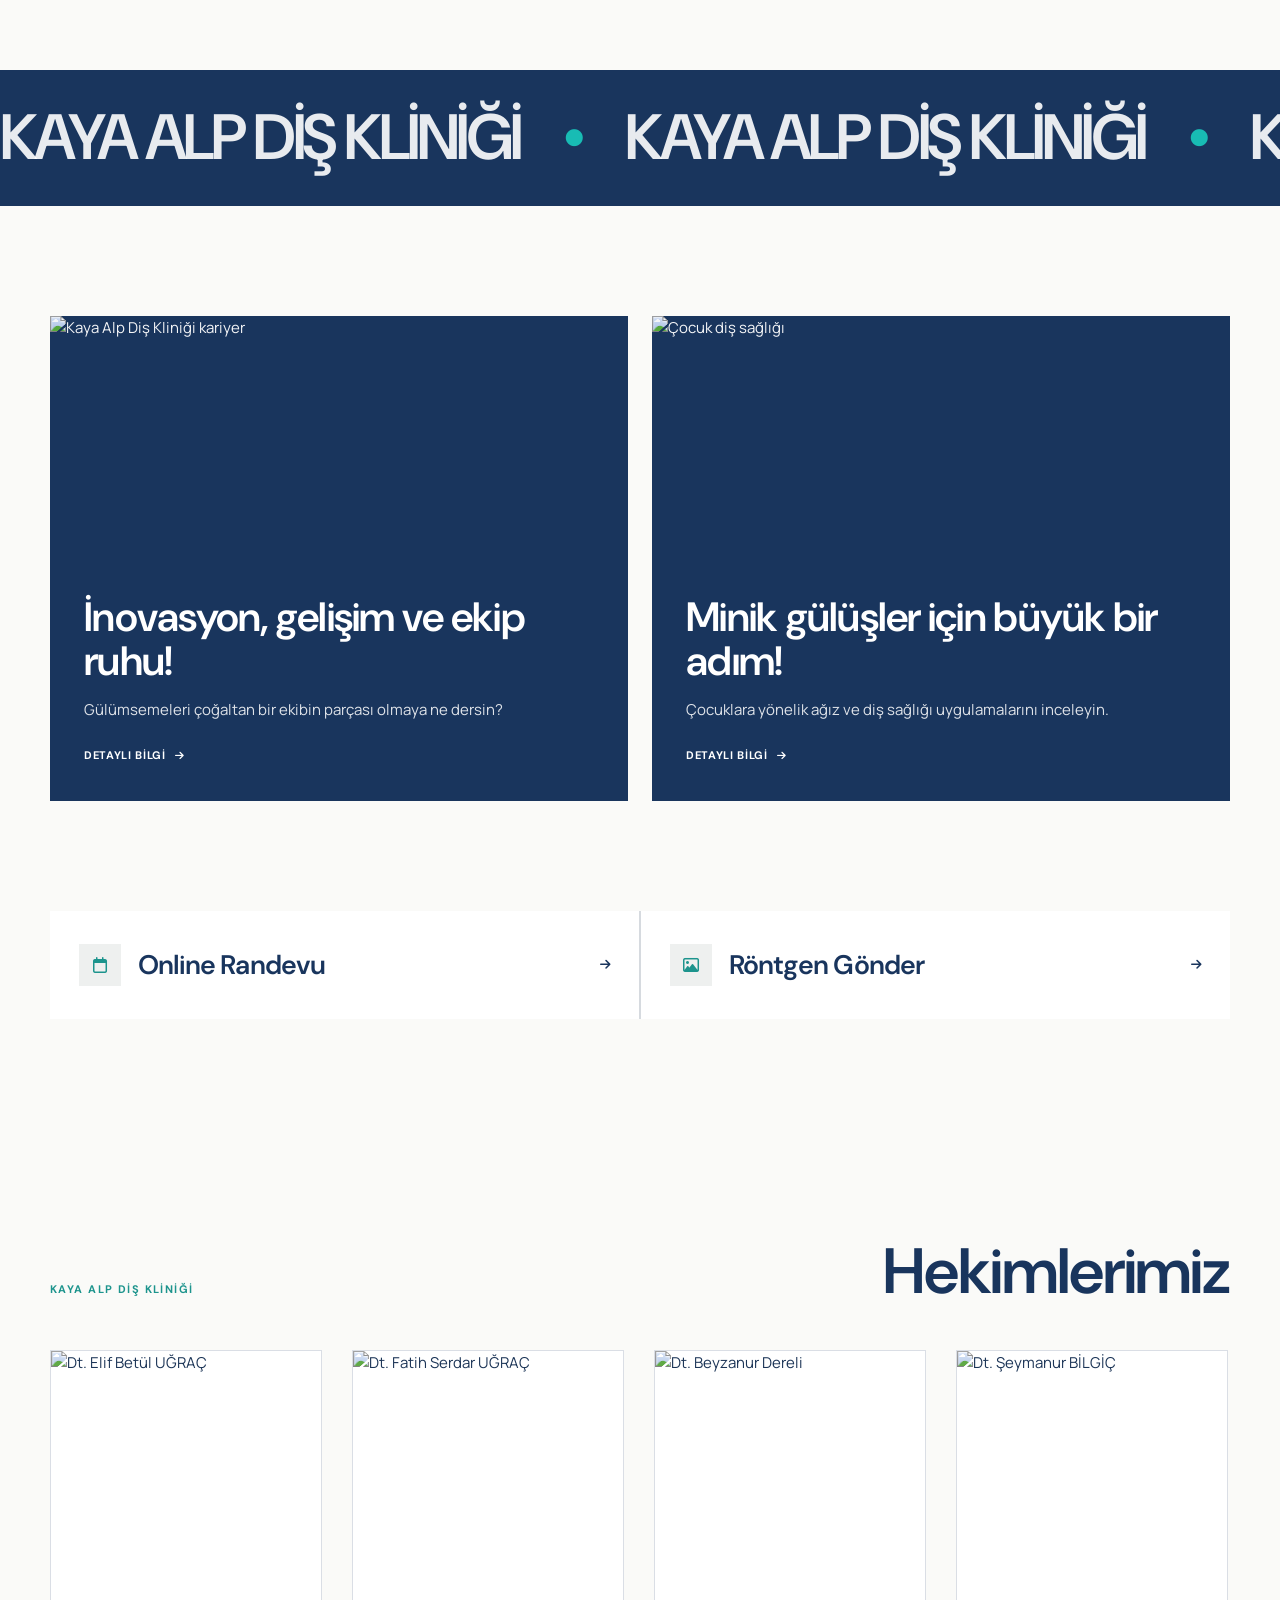
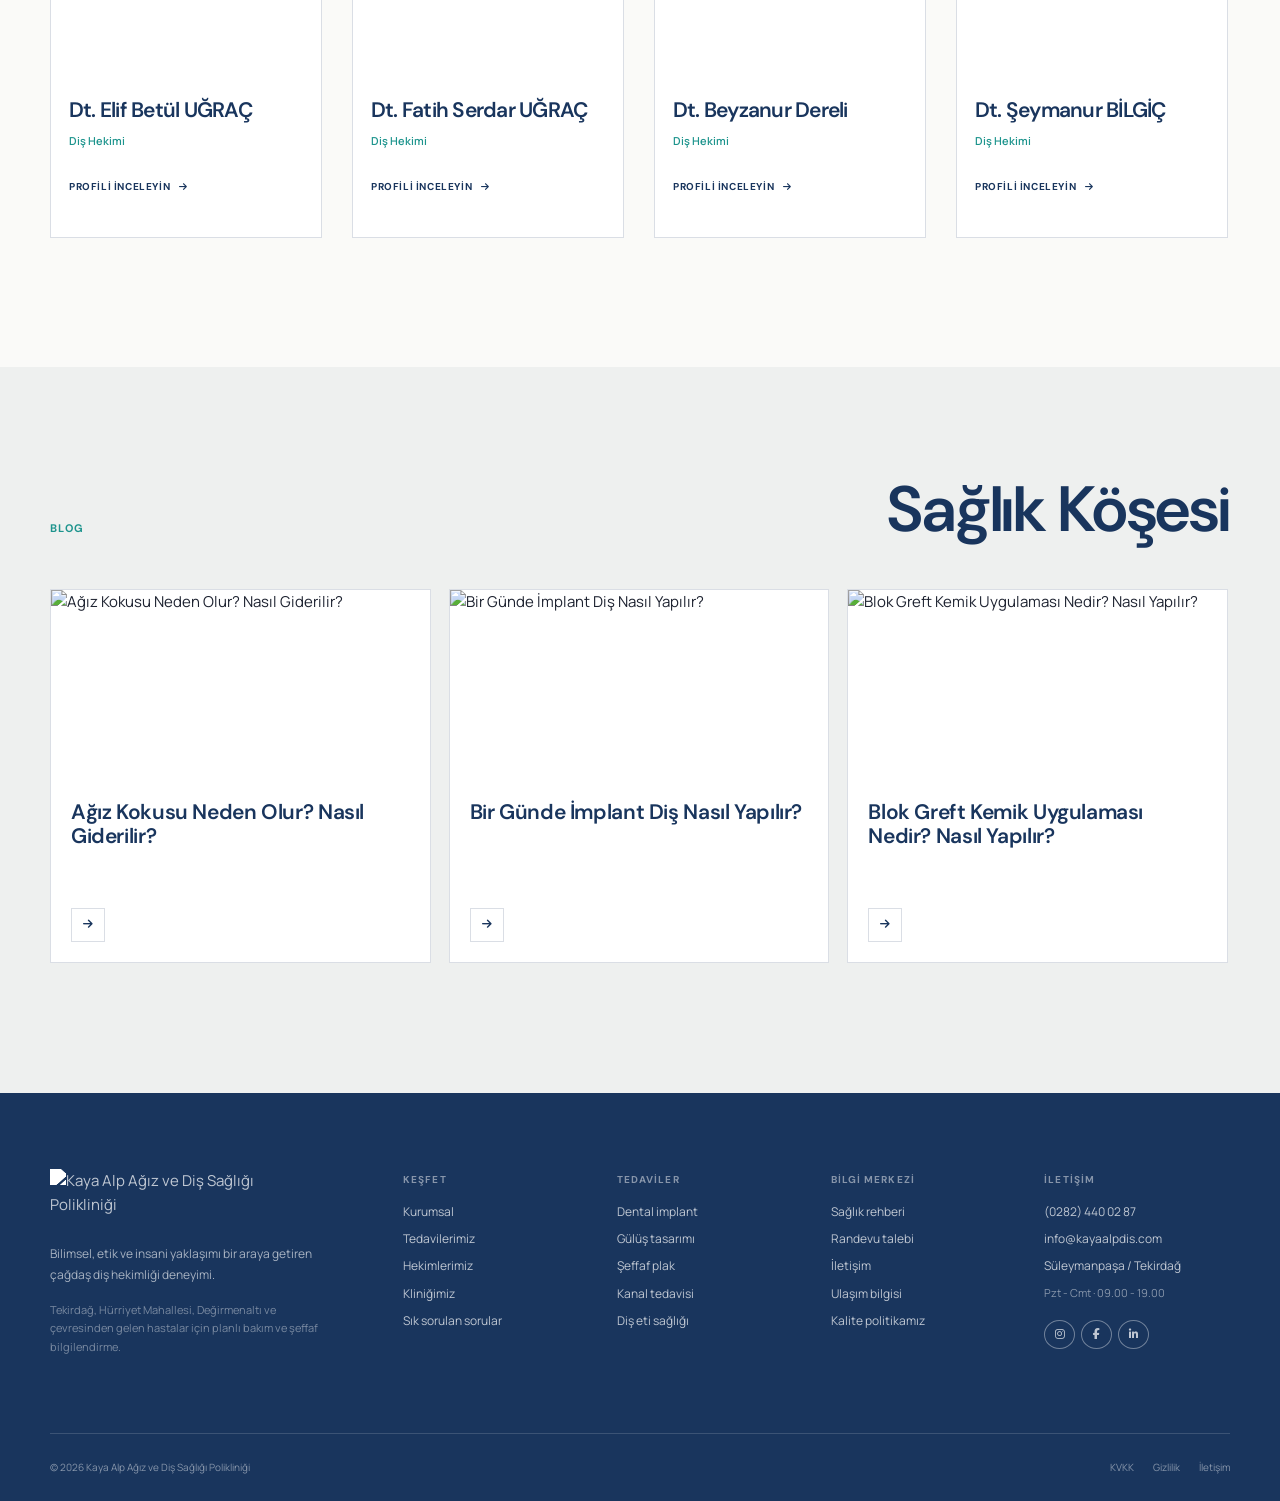
==== commit 02562b0b: "Increase homepage hero image visibility" ====
--- a/index.html
+++ b/index.html
@@ -11,8 +11,8 @@
     <link rel="preconnect" href="https://fonts.gstatic.com" crossorigin>
     <link href="https://fonts.googleapis.com/css2?family=DM+Sans:opsz,wght@9..40,400;9..40,500;9..40,600;9..40,700&family=Manrope:wght@400;500;600;700&display=swap" rel="stylesheet">
     <link rel="stylesheet" href="https://cdnjs.cloudflare.com/ajax/libs/font-awesome/6.5.2/css/all.min.css" referrerpolicy="no-referrer">
-    <link rel="stylesheet" href="ssstylee.css?v=20260901-source-home-v18">
-    <link rel="stylesheet" href="ssstylee.css?v=20260901-source-home-v18">
+    <link rel="stylesheet" href="ssstylee.css?v=20260902-source-home-v19">
+    <link rel="stylesheet" href="ssstylee.css?v=20260902-source-home-v19">
 </head>
 <body class="home-preview source-home">
     <a class="skip-link" href="#content">Ana içeriğe geç</a>
--- a/ssstylee.css
+++ b/ssstylee.css
@@ -137,7 +137,7 @@
 @media(max-width:900px){.source-team-section{padding:84px 0}.source-team-grid{grid-auto-columns:calc((100% - 22px)/2);gap:22px}.source-team-grid article{min-height:415px}.source-team-grid img{height:300px}}@media(max-width:620px){.source-team-section{padding:68px 0}.source-team-grid{grid-auto-columns:100%;gap:16px}.source-team-grid article{min-height:0}.source-team-grid img{height:390px}.source-team-grid article>div{padding:19px}.source-team-grid h3{font-size:24px}}
 
 /* Ana sayfa: açık hero katmanı ve otomatik kayan içerik alanları. */
-body.home-preview .hero{background-image:linear-gradient(90deg,rgba(246,252,251,.54) 0%,rgba(239,250,248,.34) 48%,rgba(255,255,255,.08) 100%),url('https://media.nevasiteyonetimi.com/kayaalpdis/kayaalpbinadiscekim.jpg')}
+body.home-preview .hero{background-image:linear-gradient(90deg,rgba(246,252,251,.38) 0%,rgba(239,250,248,.22) 48%,rgba(255,255,255,.04) 100%),url('https://media.nevasiteyonetimi.com/kayaalpdis/kayaalpbinadiscekim.jpg')}
 body.home-preview .hero-copy{filter:drop-shadow(0 3px 13px rgba(25,53,93,.36))}
 [data-auto-carousel]{scroll-behavior:smooth;scroll-snap-type:x mandatory;overscroll-behavior-x:contain;scrollbar-color:var(--navy-soft) transparent}
 [data-auto-carousel]:focus-visible{outline:2px solid var(--accent);outline-offset:6px}
@@ -189,7 +189,7 @@
 .xray-form .consent input{width:16px;height:16px;margin:1px 0 0;accent-color:var(--navy-soft)}
 .xray-form .button{margin-top:23px}
 .xray-form .form-feedback{min-height:18px;margin:15px 0 0;color:var(--navy-soft);font-size:12px;line-height:1.55}
-@media(max-width:900px){body.home-preview .hero{background-image:linear-gradient(180deg,rgba(246,252,251,.56) 0%,rgba(239,250,248,.34) 51%,rgba(255,255,255,.11) 100%),url('https://media.nevasiteyonetimi.com/kayaalpdis/kayaalpbinadiscekim.jpg')}.source-treatment-grid[data-auto-carousel]{grid-auto-columns:calc((100% - 20px)/2)}.source-blog-grid[data-auto-carousel]{grid-auto-columns:calc((100% - 18px)/2)}.source-spotlight-section{padding:84px 0}.source-spotlight-card{min-height:430px}.source-action-strip{padding-bottom:84px}.xray-page{padding:138px 0 86px}.xray-page__layout{grid-template-columns:1fr;gap:45px}.xray-page__intro{padding-top:0}.xray-page__intro h1{max-width:650px}.xray-page__intro>p:not(.eyebrow){max-width:650px}}
+@media(max-width:900px){body.home-preview .hero{background-image:linear-gradient(180deg,rgba(246,252,251,.40) 0%,rgba(239,250,248,.24) 51%,rgba(255,255,255,.07) 100%),url('https://media.nevasiteyonetimi.com/kayaalpdis/kayaalpbinadiscekim.jpg')}.source-treatment-grid[data-auto-carousel]{grid-auto-columns:calc((100% - 20px)/2)}.source-blog-grid[data-auto-carousel]{grid-auto-columns:calc((100% - 18px)/2)}.source-spotlight-section{padding:84px 0}.source-spotlight-card{min-height:430px}.source-action-strip{padding-bottom:84px}.xray-page{padding:138px 0 86px}.xray-page__layout{grid-template-columns:1fr;gap:45px}.xray-page__intro{padding-top:0}.xray-page__intro h1{max-width:650px}.xray-page__intro>p:not(.eyebrow){max-width:650px}}
 @media(max-width:620px){.source-treatment-grid[data-auto-carousel],.source-blog-grid[data-auto-carousel],.source-team-grid[data-auto-carousel]{grid-auto-columns:88%;gap:16px;padding-bottom:17px}.source-spotlight-section{padding:68px 0}.source-spotlight-grid,.source-action-grid{grid-template-columns:1fr;gap:14px}.source-spotlight-card{min-height:395px}.source-spotlight-card>div{padding:25px}.source-spotlight-card h2{font-size:35px}.source-spotlight-card p{font-size:14px}.source-action-strip{padding-bottom:68px}.source-action-button{min-height:88px;padding:21px 22px;font-size:24px}.xray-page{padding:116px 0 67px}.xray-page__intro h1{font-size:54px}.xray-page__intro>p:not(.eyebrow){font-size:14px}.xray-form{padding:23px 20px;box-shadow:11px 13px 0 rgba(24,188,180,.12)}}
 
 /* Tedavi hero görselleri için daha ferah alan ve daha açık metin katmanı. */
--- a/ssstylee.css
+++ b/ssstylee.css
@@ -137,7 +137,7 @@
 @media(max-width:900px){.source-team-section{padding:84px 0}.source-team-grid{grid-auto-columns:calc((100% - 22px)/2);gap:22px}.source-team-grid article{min-height:415px}.source-team-grid img{height:300px}}@media(max-width:620px){.source-team-section{padding:68px 0}.source-team-grid{grid-auto-columns:100%;gap:16px}.source-team-grid article{min-height:0}.source-team-grid img{height:390px}.source-team-grid article>div{padding:19px}.source-team-grid h3{font-size:24px}}
 
 /* Ana sayfa: açık hero katmanı ve otomatik kayan içerik alanları. */
-body.home-preview .hero{background-image:linear-gradient(90deg,rgba(246,252,251,.54) 0%,rgba(239,250,248,.34) 48%,rgba(255,255,255,.08) 100%),url('https://media.nevasiteyonetimi.com/kayaalpdis/kayaalpbinadiscekim.jpg')}
+body.home-preview .hero{background-image:linear-gradient(90deg,rgba(246,252,251,.38) 0%,rgba(239,250,248,.22) 48%,rgba(255,255,255,.04) 100%),url('https://media.nevasiteyonetimi.com/kayaalpdis/kayaalpbinadiscekim.jpg')}
 body.home-preview .hero-copy{filter:drop-shadow(0 3px 13px rgba(25,53,93,.36))}
 [data-auto-carousel]{scroll-behavior:smooth;scroll-snap-type:x mandatory;overscroll-behavior-x:contain;scrollbar-color:var(--navy-soft) transparent}
 [data-auto-carousel]:focus-visible{outline:2px solid var(--accent);outline-offset:6px}
@@ -189,7 +189,7 @@
 .xray-form .consent input{width:16px;height:16px;margin:1px 0 0;accent-color:var(--navy-soft)}
 .xray-form .button{margin-top:23px}
 .xray-form .form-feedback{min-height:18px;margin:15px 0 0;color:var(--navy-soft);font-size:12px;line-height:1.55}
-@media(max-width:900px){body.home-preview .hero{background-image:linear-gradient(180deg,rgba(246,252,251,.56) 0%,rgba(239,250,248,.34) 51%,rgba(255,255,255,.11) 100%),url('https://media.nevasiteyonetimi.com/kayaalpdis/kayaalpbinadiscekim.jpg')}.source-treatment-grid[data-auto-carousel]{grid-auto-columns:calc((100% - 20px)/2)}.source-blog-grid[data-auto-carousel]{grid-auto-columns:calc((100% - 18px)/2)}.source-spotlight-section{padding:84px 0}.source-spotlight-card{min-height:430px}.source-action-strip{padding-bottom:84px}.xray-page{padding:138px 0 86px}.xray-page__layout{grid-template-columns:1fr;gap:45px}.xray-page__intro{padding-top:0}.xray-page__intro h1{max-width:650px}.xray-page__intro>p:not(.eyebrow){max-width:650px}}
+@media(max-width:900px){body.home-preview .hero{background-image:linear-gradient(180deg,rgba(246,252,251,.40) 0%,rgba(239,250,248,.24) 51%,rgba(255,255,255,.07) 100%),url('https://media.nevasiteyonetimi.com/kayaalpdis/kayaalpbinadiscekim.jpg')}.source-treatment-grid[data-auto-carousel]{grid-auto-columns:calc((100% - 20px)/2)}.source-blog-grid[data-auto-carousel]{grid-auto-columns:calc((100% - 18px)/2)}.source-spotlight-section{padding:84px 0}.source-spotlight-card{min-height:430px}.source-action-strip{padding-bottom:84px}.xray-page{padding:138px 0 86px}.xray-page__layout{grid-template-columns:1fr;gap:45px}.xray-page__intro{padding-top:0}.xray-page__intro h1{max-width:650px}.xray-page__intro>p:not(.eyebrow){max-width:650px}}
 @media(max-width:620px){.source-treatment-grid[data-auto-carousel],.source-blog-grid[data-auto-carousel],.source-team-grid[data-auto-carousel]{grid-auto-columns:88%;gap:16px;padding-bottom:17px}.source-spotlight-section{padding:68px 0}.source-spotlight-grid,.source-action-grid{grid-template-columns:1fr;gap:14px}.source-spotlight-card{min-height:395px}.source-spotlight-card>div{padding:25px}.source-spotlight-card h2{font-size:35px}.source-spotlight-card p{font-size:14px}.source-action-strip{padding-bottom:68px}.source-action-button{min-height:88px;padding:21px 22px;font-size:24px}.xray-page{padding:116px 0 67px}.xray-page__intro h1{font-size:54px}.xray-page__intro>p:not(.eyebrow){font-size:14px}.xray-form{padding:23px 20px;box-shadow:11px 13px 0 rgba(24,188,180,.12)}}
 
 /* Tedavi hero görselleri için daha ferah alan ve daha açık metin katmanı. */
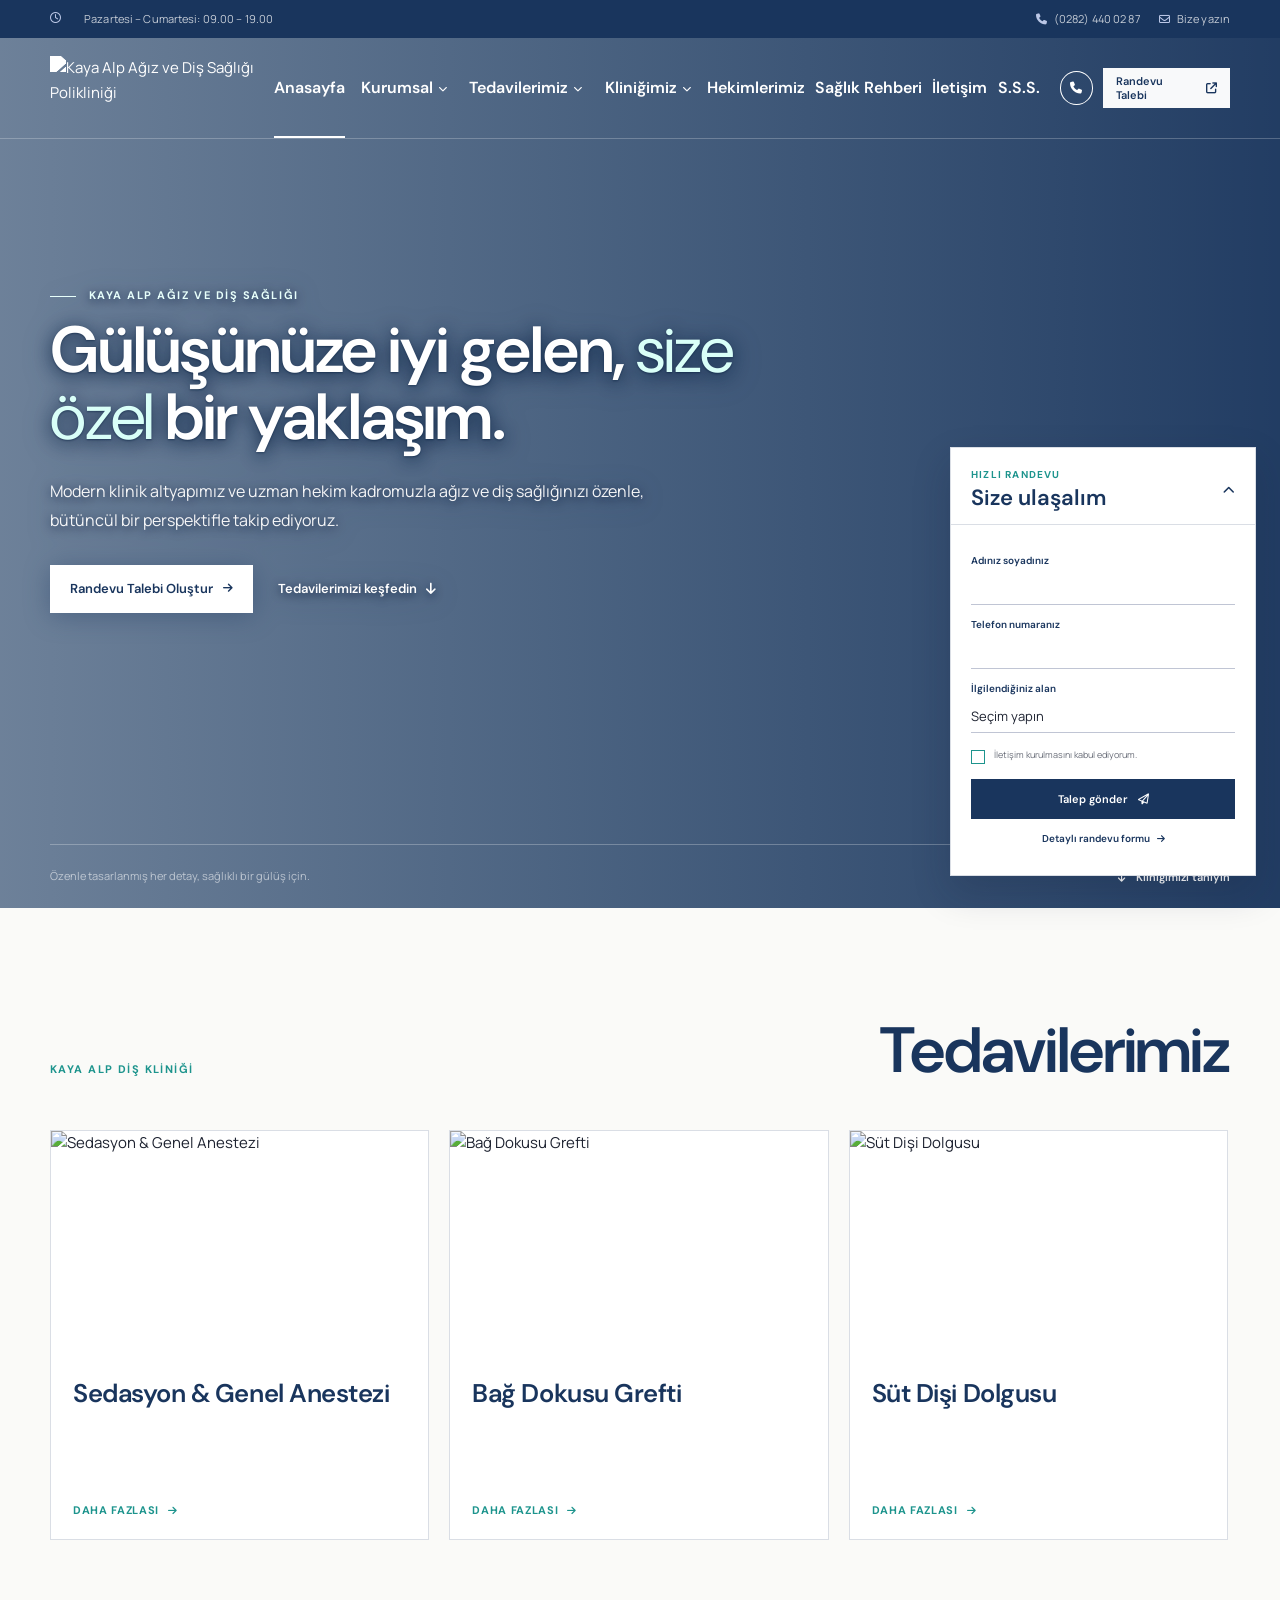
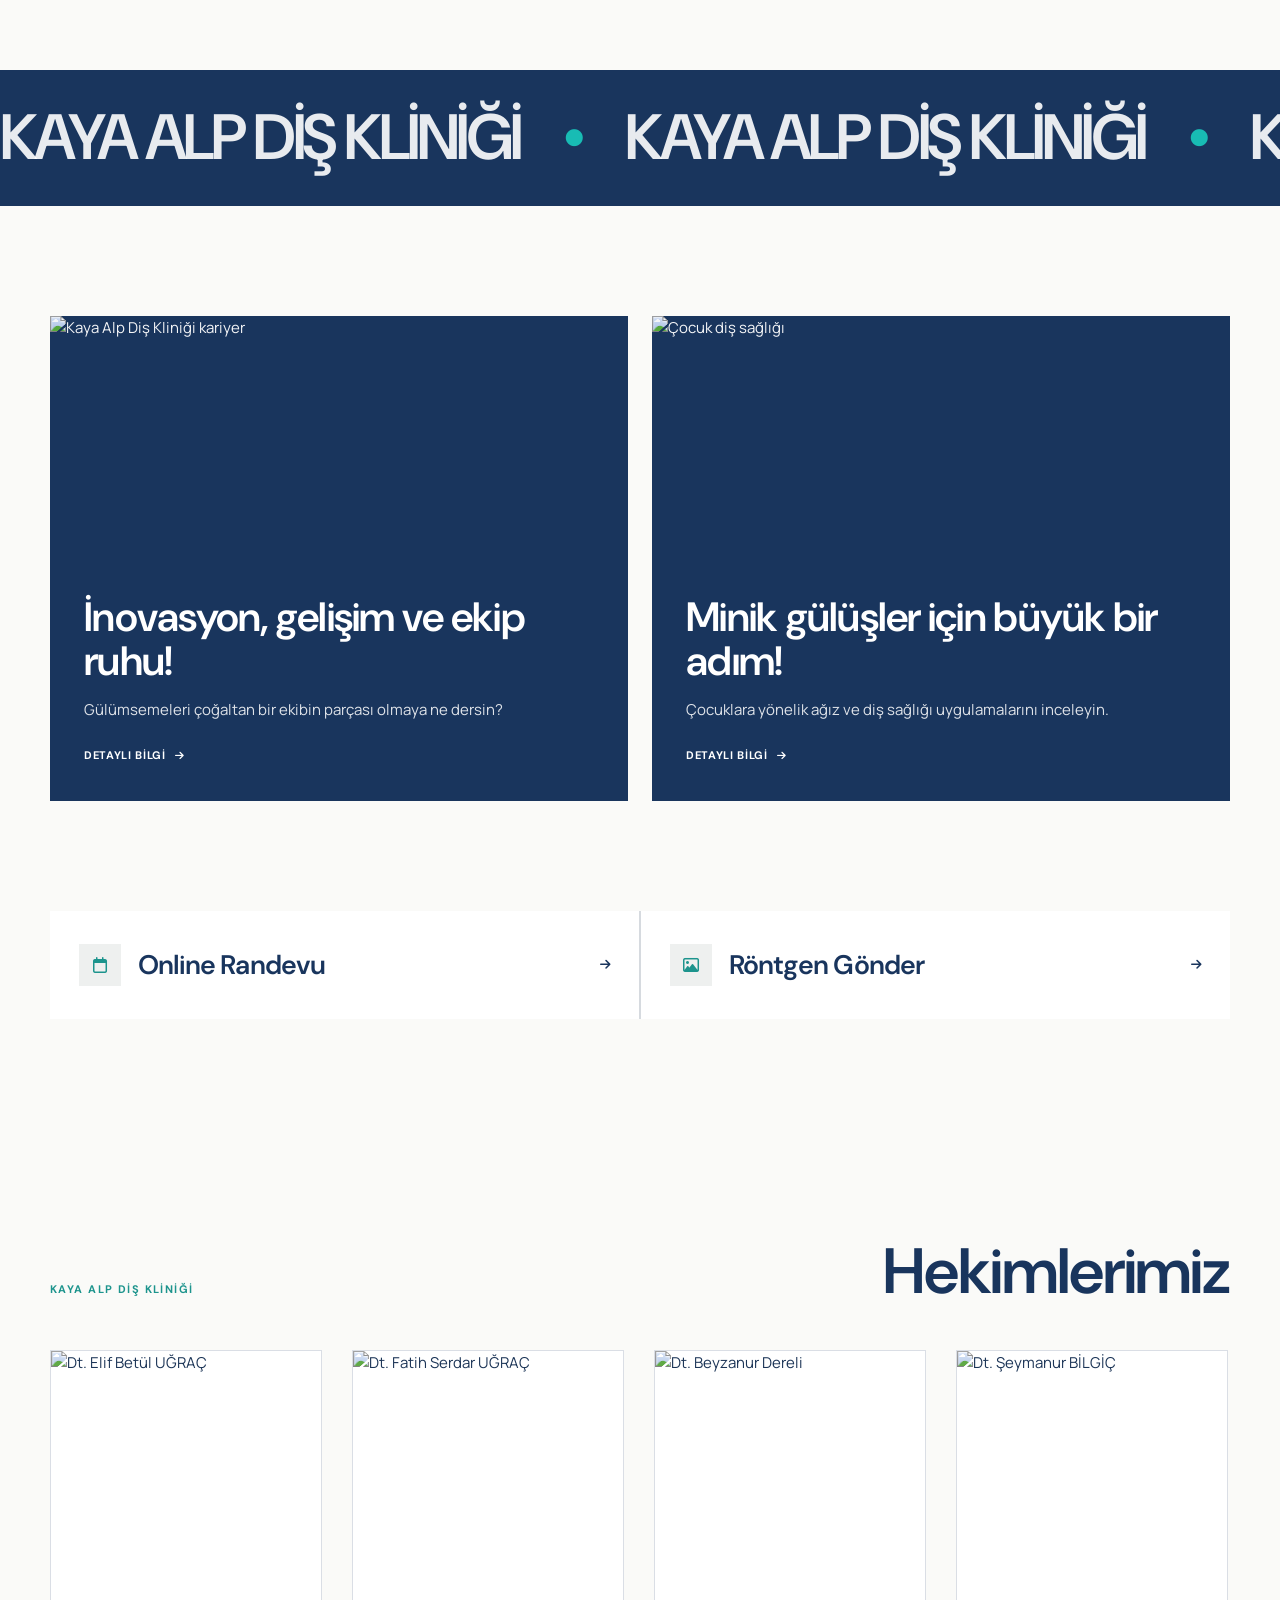
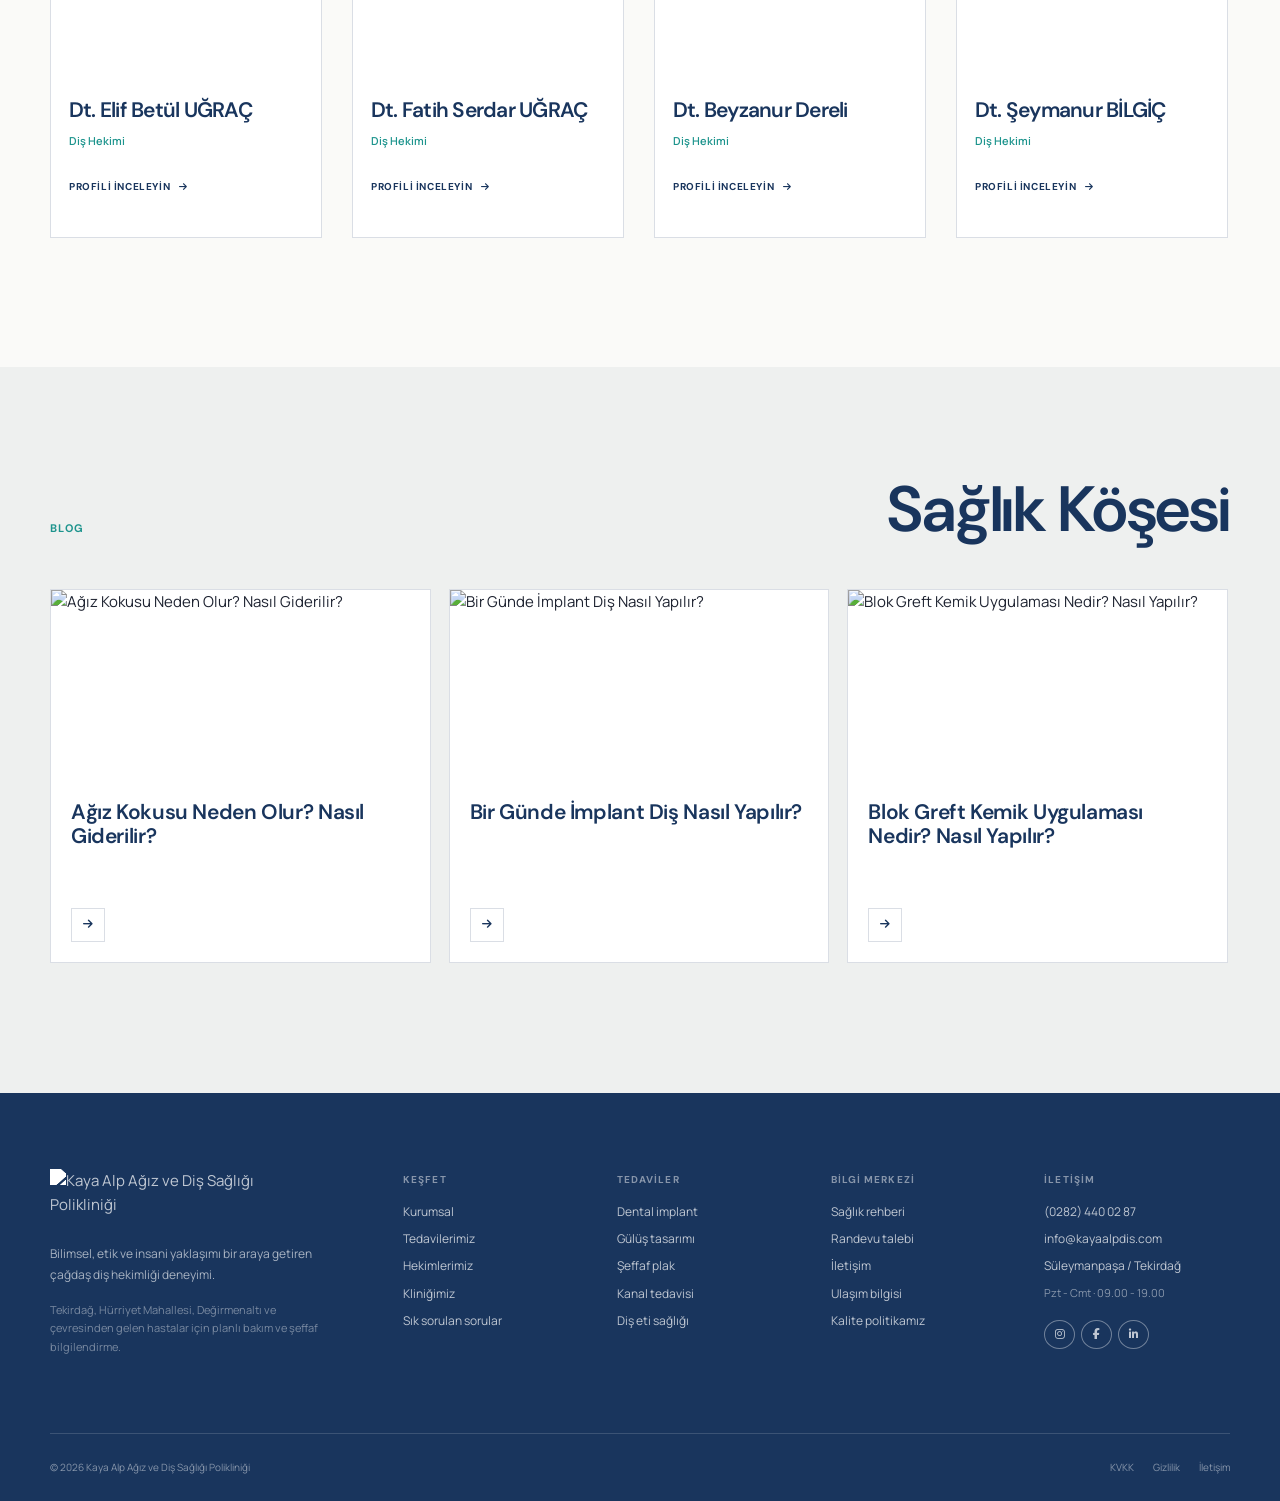
==== commit 1e1c5822: "Improve homepage hero text contrast" ====
--- a/index.html
+++ b/index.html
@@ -11,8 +11,8 @@
     <link rel="preconnect" href="https://fonts.gstatic.com" crossorigin>
     <link href="https://fonts.googleapis.com/css2?family=DM+Sans:opsz,wght@9..40,400;9..40,500;9..40,600;9..40,700&family=Manrope:wght@400;500;600;700&display=swap" rel="stylesheet">
     <link rel="stylesheet" href="https://cdnjs.cloudflare.com/ajax/libs/font-awesome/6.5.2/css/all.min.css" referrerpolicy="no-referrer">
-    <link rel="stylesheet" href="ssstylee.css?v=20260902-source-home-v19">
-    <link rel="stylesheet" href="ssstylee.css?v=20260902-source-home-v19">
+    <link rel="stylesheet" href="ssstylee.css?v=20260902-source-home-v20">
+    <link rel="stylesheet" href="ssstylee.css?v=20260902-source-home-v20">
 </head>
 <body class="home-preview source-home">
     <a class="skip-link" href="#content">Ana içeriğe geç</a>
--- a/ssstylee.css
+++ b/ssstylee.css
@@ -139,6 +139,7 @@
 /* Ana sayfa: açık hero katmanı ve otomatik kayan içerik alanları. */
 body.home-preview .hero{background-image:linear-gradient(90deg,rgba(246,252,251,.38) 0%,rgba(239,250,248,.22) 48%,rgba(255,255,255,.04) 100%),url('https://media.nevasiteyonetimi.com/kayaalpdis/kayaalpbinadiscekim.jpg')}
 body.home-preview .hero-copy{filter:drop-shadow(0 3px 13px rgba(25,53,93,.36))}
+body.home-preview .hero-copy .eyebrow--light{color:#e7fffb;text-shadow:0 2px 8px rgba(9,32,63,.76)}body.home-preview .hero-copy h1{color:var(--white);text-shadow:0 3px 16px rgba(9,32,63,.72),0 1px 2px rgba(9,32,63,.56)}body.home-preview .hero-copy h1 .accent{color:#d9fff8;text-shadow:0 3px 16px rgba(9,32,63,.72),0 1px 2px rgba(9,32,63,.56)}body.home-preview .hero-copy .hero-lead{color:rgba(255,255,255,.94);text-shadow:0 2px 10px rgba(9,32,63,.72)}body.home-preview .hero-copy .text-action{color:var(--white);text-shadow:0 2px 9px rgba(9,32,63,.78)}
 [data-auto-carousel]{scroll-behavior:smooth;scroll-snap-type:x mandatory;overscroll-behavior-x:contain;scrollbar-color:var(--navy-soft) transparent}
 [data-auto-carousel]:focus-visible{outline:2px solid var(--accent);outline-offset:6px}
 .source-treatment-grid[data-auto-carousel]{grid-template-columns:none;grid-auto-flow:column;grid-auto-columns:calc((100% - 40px)/3);overflow-x:auto;padding:3px 1px 20px}
--- a/ssstylee.css
+++ b/ssstylee.css
@@ -139,6 +139,7 @@
 /* Ana sayfa: açık hero katmanı ve otomatik kayan içerik alanları. */
 body.home-preview .hero{background-image:linear-gradient(90deg,rgba(246,252,251,.38) 0%,rgba(239,250,248,.22) 48%,rgba(255,255,255,.04) 100%),url('https://media.nevasiteyonetimi.com/kayaalpdis/kayaalpbinadiscekim.jpg')}
 body.home-preview .hero-copy{filter:drop-shadow(0 3px 13px rgba(25,53,93,.36))}
+body.home-preview .hero-copy .eyebrow--light{color:#e7fffb;text-shadow:0 2px 8px rgba(9,32,63,.76)}body.home-preview .hero-copy h1{color:var(--white);text-shadow:0 3px 16px rgba(9,32,63,.72),0 1px 2px rgba(9,32,63,.56)}body.home-preview .hero-copy h1 .accent{color:#d9fff8;text-shadow:0 3px 16px rgba(9,32,63,.72),0 1px 2px rgba(9,32,63,.56)}body.home-preview .hero-copy .hero-lead{color:rgba(255,255,255,.94);text-shadow:0 2px 10px rgba(9,32,63,.72)}body.home-preview .hero-copy .text-action{color:var(--white);text-shadow:0 2px 9px rgba(9,32,63,.78)}
 [data-auto-carousel]{scroll-behavior:smooth;scroll-snap-type:x mandatory;overscroll-behavior-x:contain;scrollbar-color:var(--navy-soft) transparent}
 [data-auto-carousel]:focus-visible{outline:2px solid var(--accent);outline-offset:6px}
 .source-treatment-grid[data-auto-carousel]{grid-template-columns:none;grid-auto-flow:column;grid-auto-columns:calc((100% - 40px)/3);overflow-x:auto;padding:3px 1px 20px}
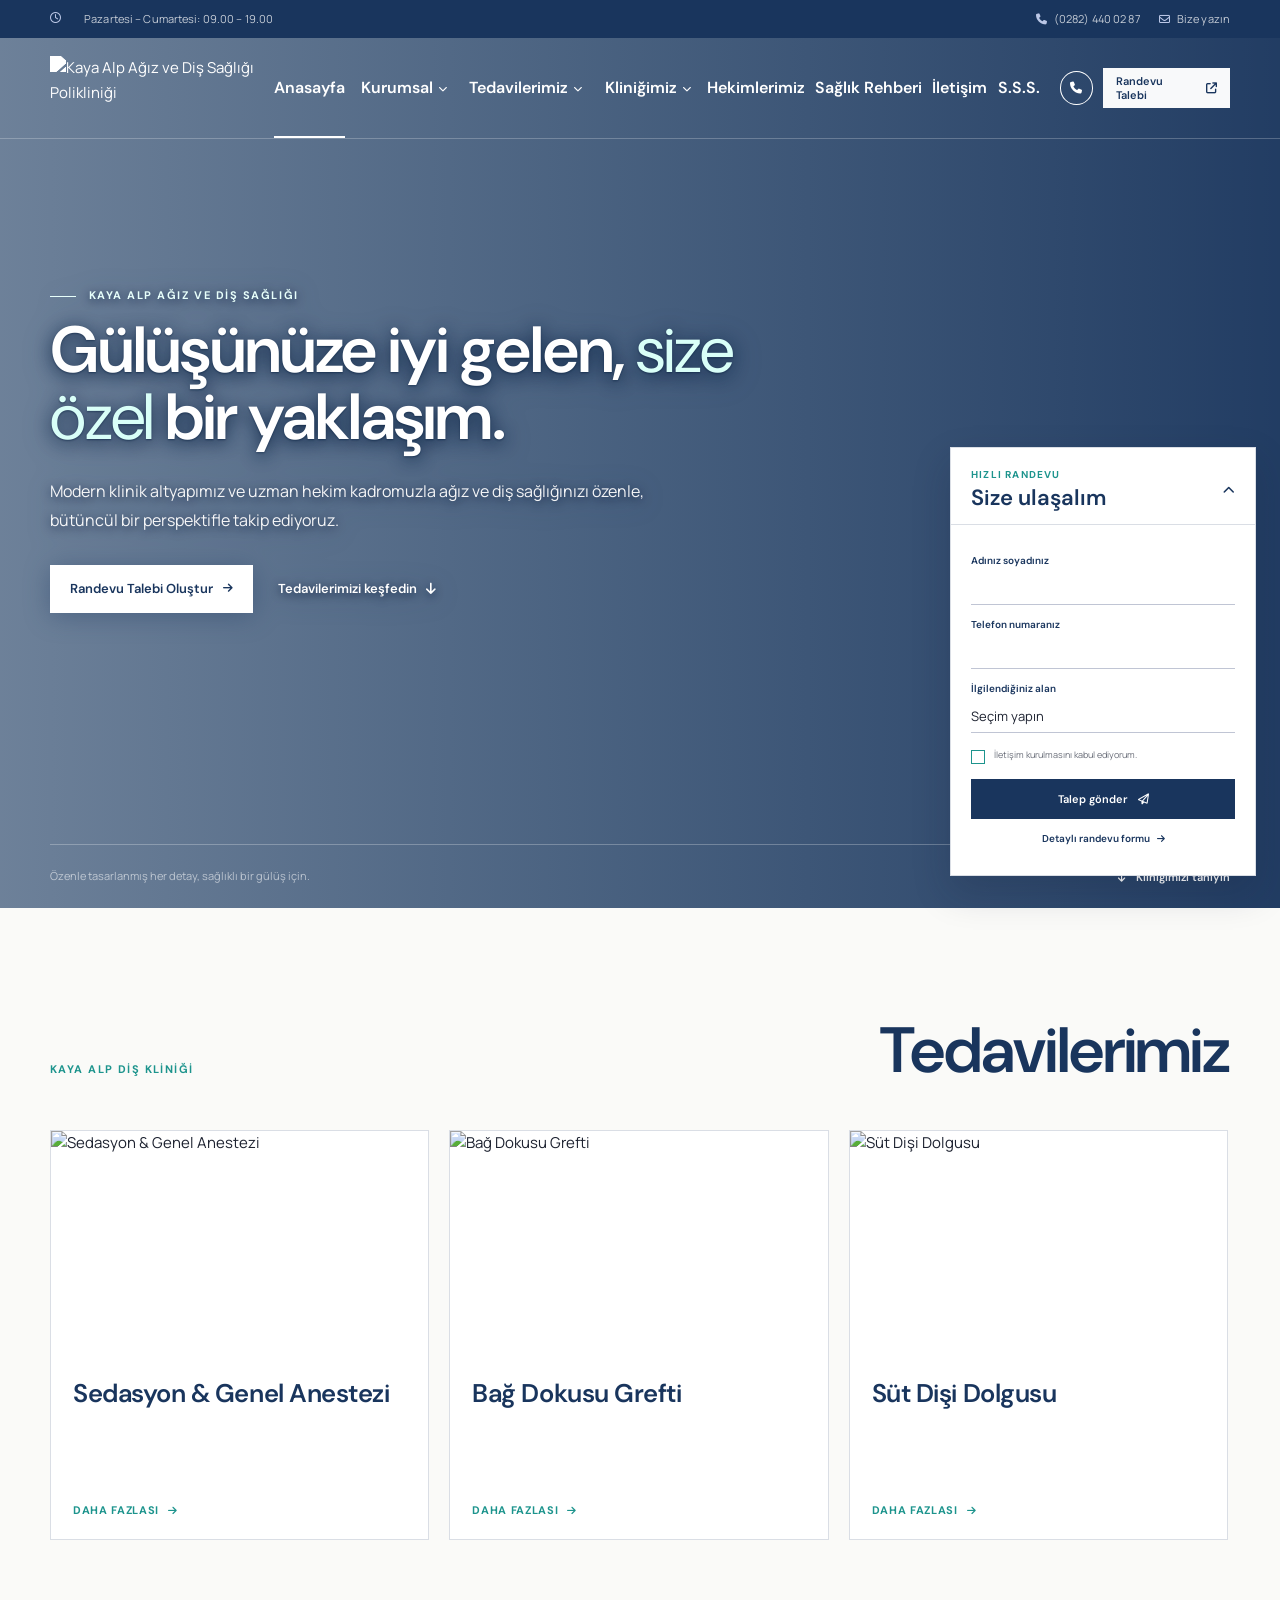
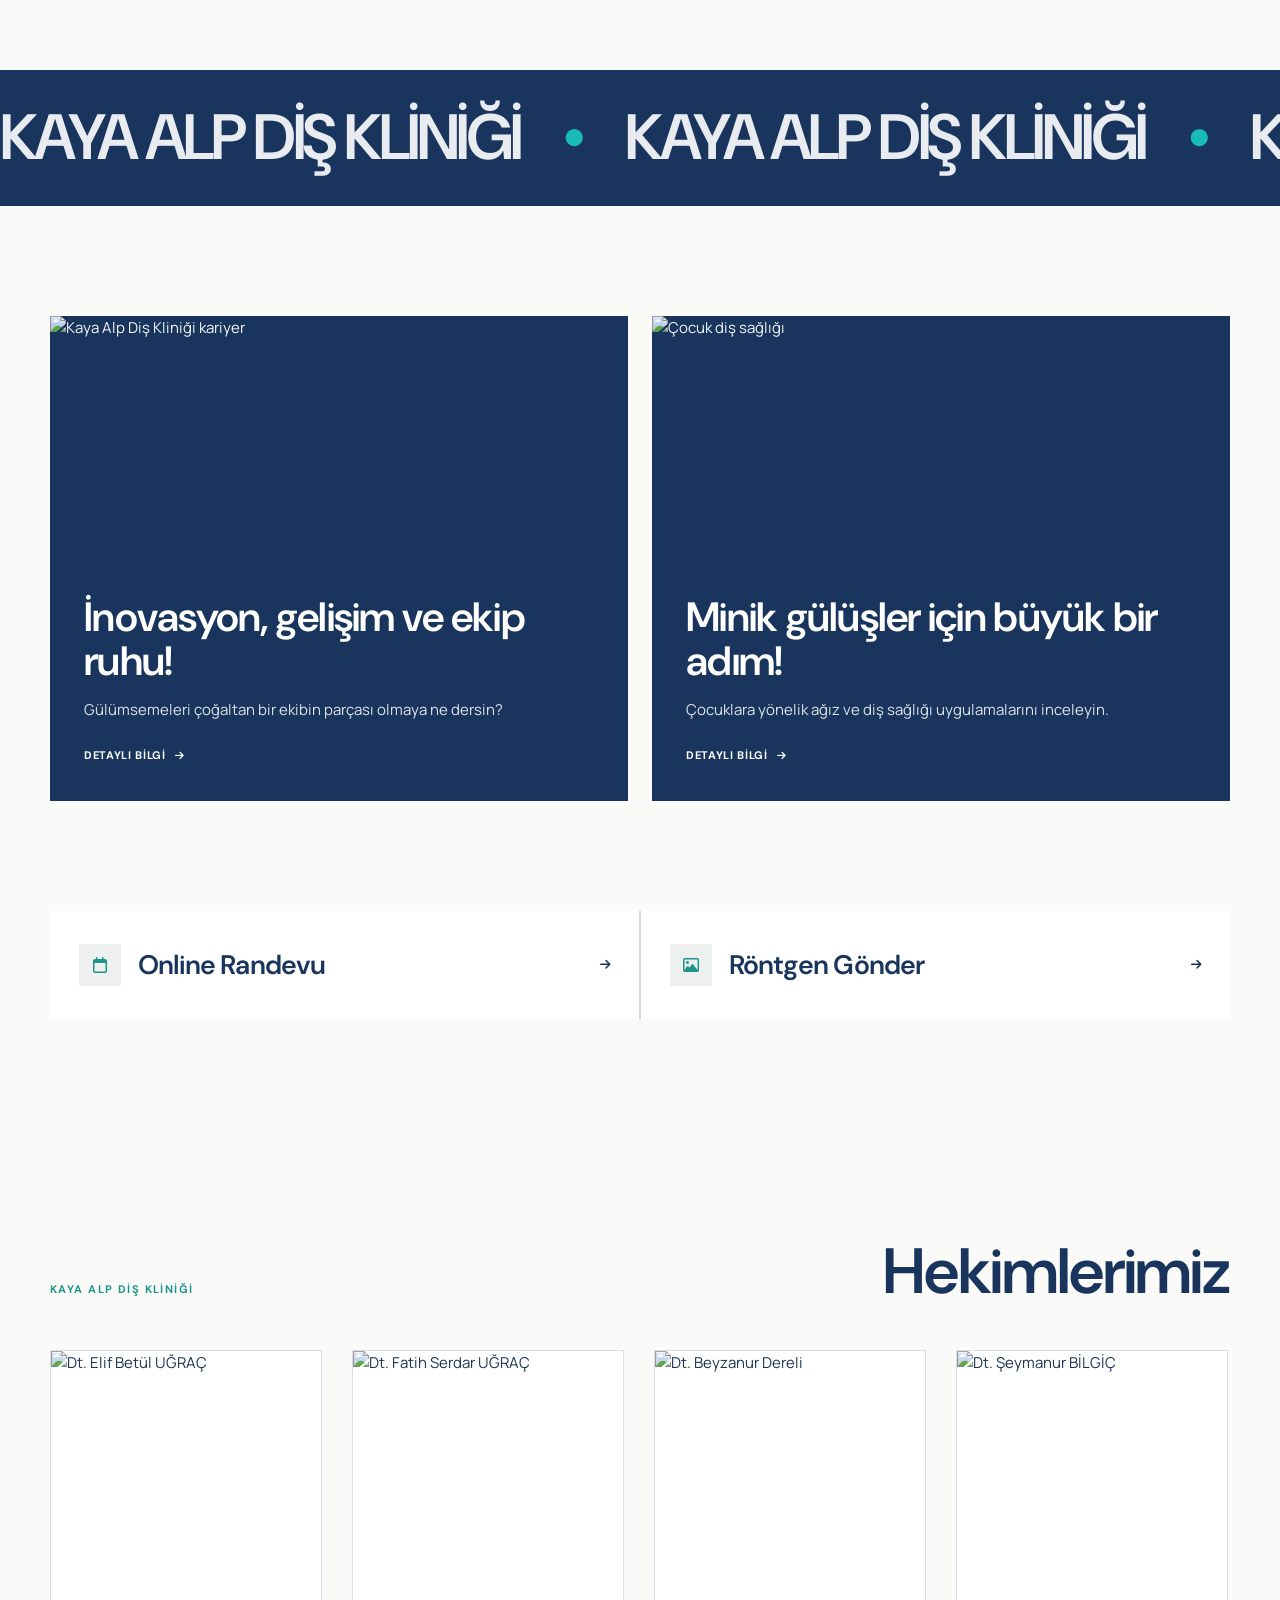
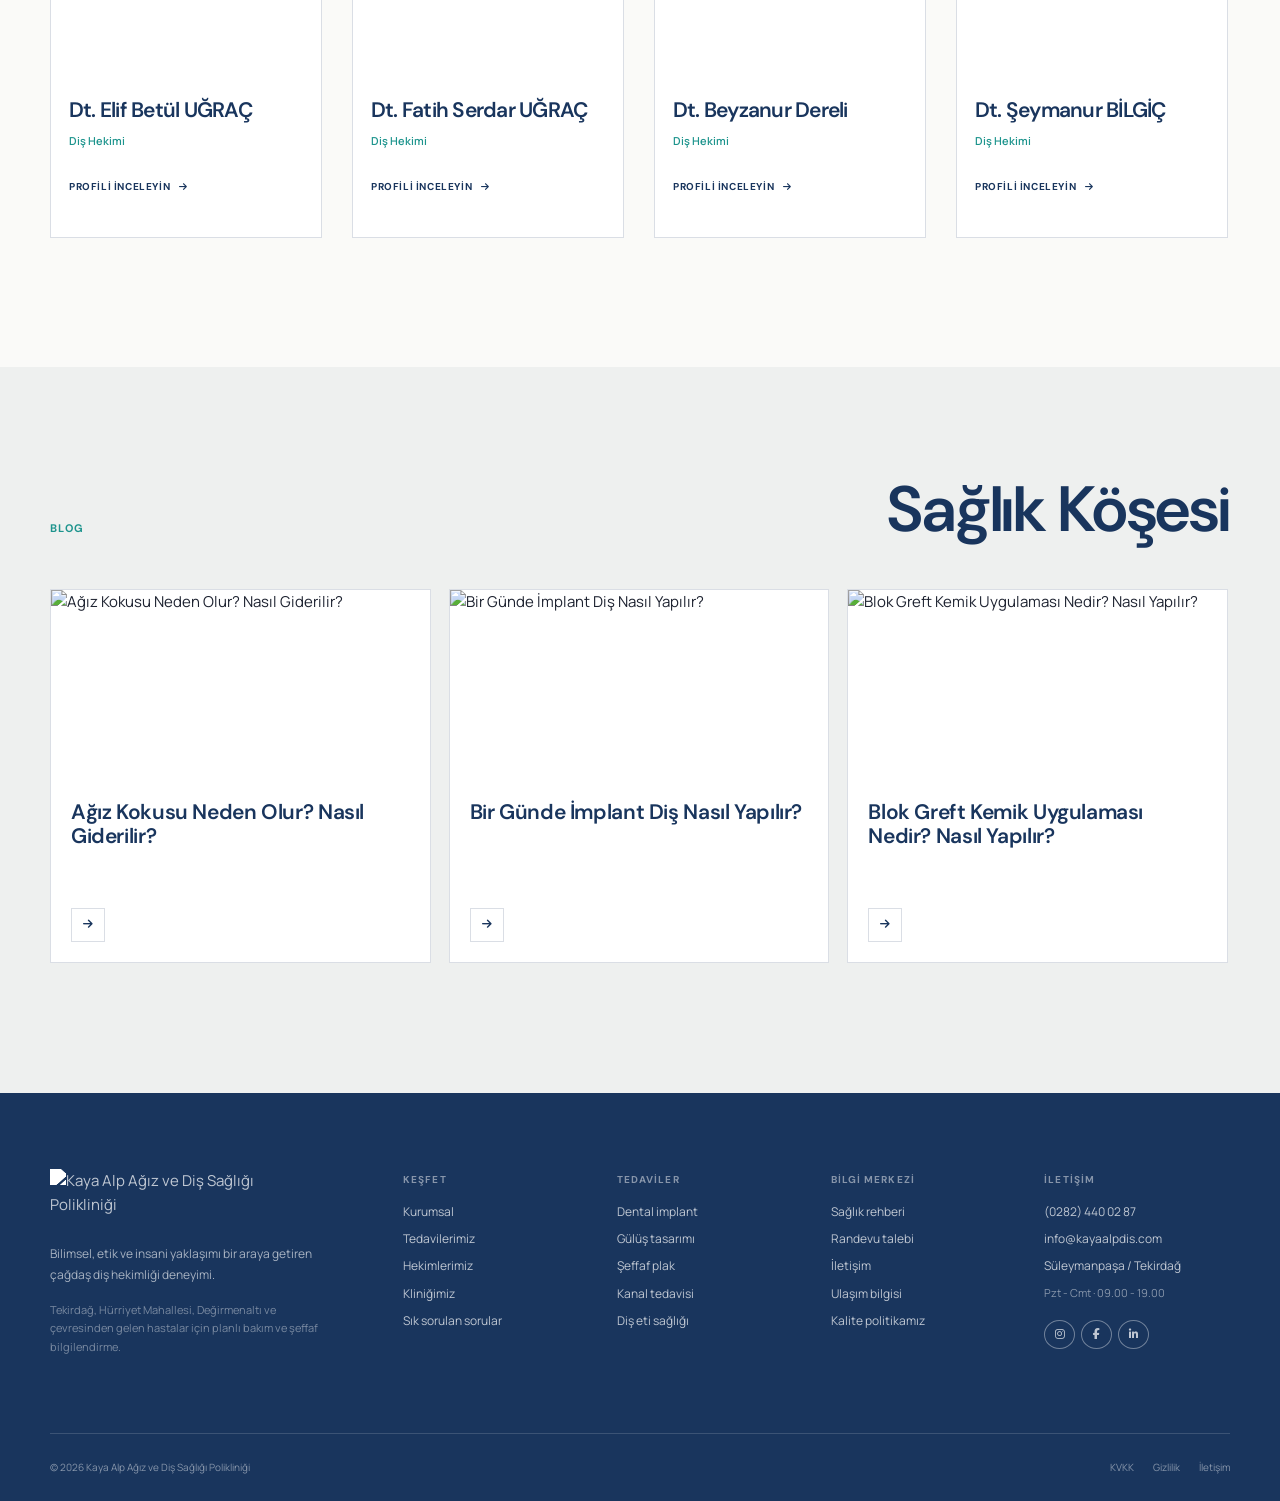
==== commit 4620538e: "Make homepage marquee loop seamless" ====
--- a/index.html
+++ b/index.html
@@ -11,8 +11,8 @@
     <link rel="preconnect" href="https://fonts.gstatic.com" crossorigin>
     <link href="https://fonts.googleapis.com/css2?family=DM+Sans:opsz,wght@9..40,400;9..40,500;9..40,600;9..40,700&family=Manrope:wght@400;500;600;700&display=swap" rel="stylesheet">
     <link rel="stylesheet" href="https://cdnjs.cloudflare.com/ajax/libs/font-awesome/6.5.2/css/all.min.css" referrerpolicy="no-referrer">
-    <link rel="stylesheet" href="ssstylee.css?v=20260902-source-home-v20">
-    <link rel="stylesheet" href="ssstylee.css?v=20260902-source-home-v20">
+    <link rel="stylesheet" href="ssstylee.css?v=20260902-source-home-v21">
+    <link rel="stylesheet" href="ssstylee.css?v=20260902-source-home-v21">
 </head>
 <body class="home-preview source-home">
     <a class="skip-link" href="#content">Ana içeriğe geç</a>
@@ -190,7 +190,16 @@
                 </div>
             </section>
 
-            <section class="source-brand-marquee" aria-label="Kaya Alp Diş Kliniği"><div><span>KAYA ALP DİŞ KLİNİĞİ</span><span>KAYA ALP DİŞ KLİNİĞİ</span><span>KAYA ALP DİŞ KLİNİĞİ</span></div></section>
+            <section class="source-brand-marquee" aria-label="Kaya Alp Diş Kliniği">
+                <div class="source-brand-marquee__track">
+                    <div class="source-brand-marquee__group">
+                        <span>KAYA ALP DİŞ KLİNİĞİ</span><span>KAYA ALP DİŞ KLİNİĞİ</span><span>KAYA ALP DİŞ KLİNİĞİ</span>
+                    </div>
+                    <div class="source-brand-marquee__group" aria-hidden="true">
+                        <span>KAYA ALP DİŞ KLİNİĞİ</span><span>KAYA ALP DİŞ KLİNİĞİ</span><span>KAYA ALP DİŞ KLİNİĞİ</span>
+                    </div>
+                </div>
+            </section>
 
             <section class="source-spotlight-section" aria-label="Kariyer ve çocuk diş sağlığı">
                 <div class="shell source-spotlight-grid">
--- a/ssstylee.css
+++ b/ssstylee.css
@@ -230,3 +230,9 @@
 @media(max-width:1100px) and (min-width:901px){.treatment-detail-hero{height:510px;min-height:510px;padding:0;align-items:center}}
 @media(max-width:900px){.treatment-detail-hero{height:500px;min-height:500px;padding:0;align-items:center}.treatment-feature-image{padding-top:48px}.treatment-feature-image figure{width:min(100%,720px)}}
 @media(max-width:620px){.treatment-detail-hero{height:455px;min-height:455px;padding:0}.treatment-feature-image{padding-top:34px}.treatment-feature-image figure{width:100%;box-shadow:9px 11px 0 rgba(24,188,180,.12)}}
+
+/* Marka şeridi iki aynı akıştan oluşur; yarı noktadaki geçiş görünmezdir. */
+.source-brand-marquee>.source-brand-marquee__track{display:flex;width:max-content;gap:0;will-change:transform;animation:source-marquee 30s linear infinite}
+.source-brand-marquee__group{display:flex;flex:none;gap:42px;padding-right:42px}
+@keyframes source-marquee{to{transform:translateX(-50%)}}
+@media(prefers-reduced-motion:reduce){.source-brand-marquee>.source-brand-marquee__track{animation:none}}
--- a/ssstylee.css
+++ b/ssstylee.css
@@ -230,3 +230,9 @@
 @media(max-width:1100px) and (min-width:901px){.treatment-detail-hero{height:510px;min-height:510px;padding:0;align-items:center}}
 @media(max-width:900px){.treatment-detail-hero{height:500px;min-height:500px;padding:0;align-items:center}.treatment-feature-image{padding-top:48px}.treatment-feature-image figure{width:min(100%,720px)}}
 @media(max-width:620px){.treatment-detail-hero{height:455px;min-height:455px;padding:0}.treatment-feature-image{padding-top:34px}.treatment-feature-image figure{width:100%;box-shadow:9px 11px 0 rgba(24,188,180,.12)}}
+
+/* Marka şeridi iki aynı akıştan oluşur; yarı noktadaki geçiş görünmezdir. */
+.source-brand-marquee>.source-brand-marquee__track{display:flex;width:max-content;gap:0;will-change:transform;animation:source-marquee 30s linear infinite}
+.source-brand-marquee__group{display:flex;flex:none;gap:42px;padding-right:42px}
+@keyframes source-marquee{to{transform:translateX(-50%)}}
+@media(prefers-reduced-motion:reduce){.source-brand-marquee>.source-brand-marquee__track{animation:none}}
